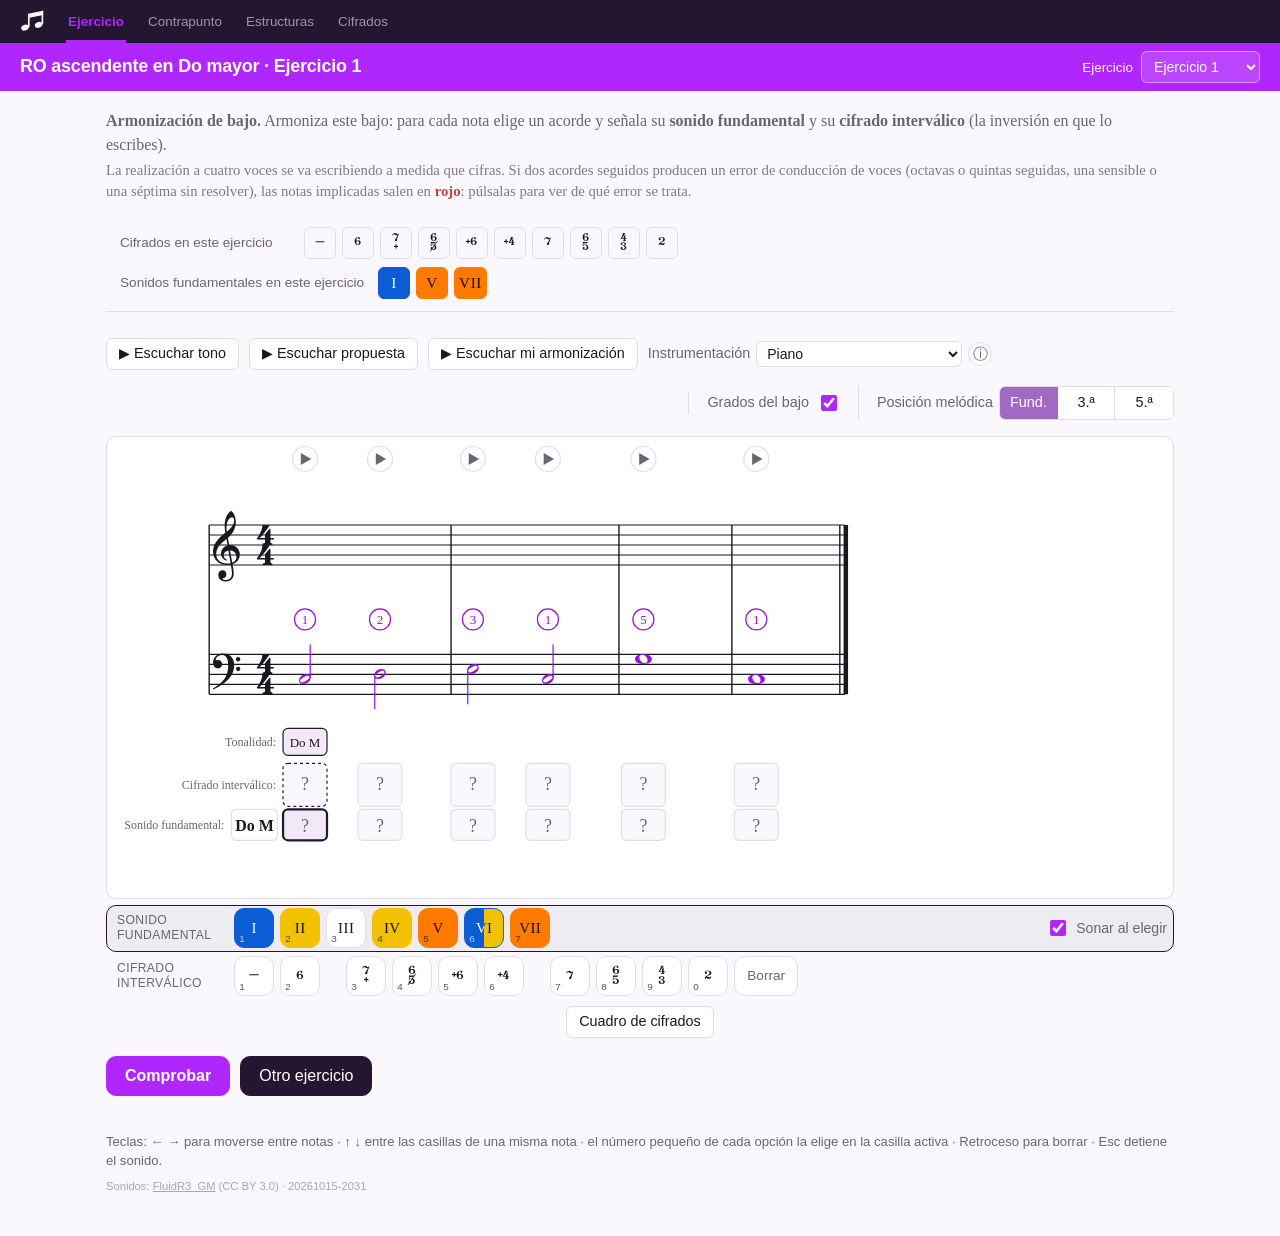
==== index.html @ 0ab48dfe "Contrapunto - ejercicios básicos sobre retardos" ====
<!DOCTYPE html>
<html lang="es">
<head>
  <meta charset="utf-8">
  <meta name="viewport" content="width=device-width, initial-scale=1">
  <title>Práctica armónica</title>
  <meta name="description" content="Práctica de armonía con cifrado barroco: analiza, armoniza y reconoce de oído.">
  <meta property="og:title" content="Práctica armónica">
  <meta property="og:description" content="Práctica de armonía con cifrado barroco: analiza, armoniza y reconoce de oído.">
  <link rel="stylesheet" href="css/bravura.css?v=20261015-2031">
  <link rel="stylesheet" href="css/estilo.css?v=20261015-2031">
</head>
<body>
  <nav class="barra-app" aria-label="Secciones">
    <span class="marca" title="Práctica armónica"><svg class="logo-nota" viewBox="0 0 26 24" width="26" height="24" aria-hidden="true" focusable="false"><polygon points="9.4,3.6 23.2,0.8 23.2,5.0 9.4,7.8"/><rect x="8.0" y="3.6" width="1.6" height="13.4"/><rect x="21.6" y="0.8" width="1.6" height="13.4"/><ellipse cx="5.0" cy="17.6" rx="3.9" ry="2.8" transform="rotate(-20 5 17.6)"/><ellipse cx="18.6" cy="14.8" rx="3.9" ry="2.8" transform="rotate(-20 18.6 14.8)"/></svg></span>
    <a href="index.html" class="aqui">Ejercicio</a>
    <a href="contrapunto.html">Contrapunto</a>
    <a href="estructuras.html">Estructuras</a>
    <a href="cifrados.html">Cifrados</a>
  </nav>

  <header class="cabecera">
    <div class="cabecera-texto">
      <!-- El nombre de la aplicación no hace falta aquí: el alumno ya sabe dónde está.
           Se deja el hueco, que da aire a la cabecera; en pantalla estrecha no, que allí
           el sitio se aprovecha (Diego, 27/9/2026). -->
      <p class="sobretitulo" aria-hidden="true"></p>
      <h1 id="titulo">Ejercicio</h1>
    </div>
    <label class="selector-caja">
      <span>Ejercicio</span>
      <select id="selector" aria-label="Elegir ejercicio"></select>
    </label>
  </header>

  <div class="envoltorio">
    <p class="instruccion" id="instruccion"></p>


  <section class="repertorio-caja" aria-label="Cifrados interválicos y sonidos fundamentales del ejercicio">
    <!-- El renglón «Tonalidad» se retira de la vista (Diego, 28/9/2026): la tonalidad la
         dice el cifrado del ejercicio —si la ficha lo pide así— o la pone el propio alumno
         en la fila de tonalidades, también según el configurador. Tenerla además aquí la
         regalaba. El elemento se queda oculto porque `app.js` lo rellena. -->
    <div class="repertorio-fila" hidden>
      <span class="repertorio-etiqueta">Tonalidad</span>
      <div id="tonalidad-fragmento" class="repertorio repertorio-texto"></div>
    </div>
    <!-- Los acordes que entran en el ejercicio (o en la ficha), otra vez a la vista
         (Diego, 28/9/2026): se habían retirado por repetir lo que hay en la paleta, y en
         el aula se echaban en falta. Con ellos, el acceso al cuadro de estructuras de la
         lección, que vive aquí y no en el renglón de los grados: aquel se oculta en los
         ejercicios que no piden el grado, y el botón se iba con él. -->
    <div class="repertorio-fila" id="cifrados-fila">
      <span class="repertorio-etiqueta" id="etiqueta-repertorio"></span>
      <div id="repertorio" class="repertorio"></div>
      <span id="leccion-fila" class="ayudas-fila" hidden>
        <span id="leccion" hidden></span>
        <button type="button" id="btn-estructuras" class="boton-pequeno" hidden>Estructuras armónicas que incluye este tema</button>
      </span>
    </div>
    <div class="repertorio-fila" id="grados-fila">
      <span class="repertorio-etiqueta" id="etiqueta-grados">Sonidos fundamentales en este ejercicio</span>
      <div id="grados" class="repertorio"></div>
    </div>
    <!-- Solo aparece en ventana BAJA (el móvil en horizontal): allí las dos filas de
         referencia —sonidos fundamentales y cifrados interválicos— se pliegan detrás de este
         botón, porque son casi 60 px de preámbulo y lo que muestran está repetido en las
         paletas de abajo. No se borran: se pliegan, y un toque las devuelve. -->
    <button type="button" id="btn-datos" class="btn-datos" aria-expanded="false">Fundamentales y cifrados ▾</button>
  </section>

  <main>
    <div id="realizacion-barra" class="realizacion-barra">
      <span class="control control-sonido">
        <button type="button" id="btn-cadencia" class="boton-pequeno" title="Cadencia I–IV–V7–I en la tonalidad inicial del ejercicio, para situar el oído">▶ Escuchar tono</button>
        <!-- LA MISMA MÚSICA EN LAS DOS VERSIONES (Diego, 9/10/2026): el piano de la
             aplicación y la grabación de la orquesta, como en HookTheory. «La grabación» va
             JUSTO DEBAJO de «Escuchar propuesta», alineado con él y a un pelo de distancia,
             pero sin añadir altura: cuelga por fuera del flujo y aprovecha el hueco libre del
             renglón de «Grados del bajo». En pantalla pequeña los dos se ponen en fila y se
             quedan en iconos —el piano, lo que toca la aplicación; los auriculares, la
             grabación—, de modo que entre los dos no ocupan más que el botón de antes. Solo
             aparece cuando el fragmento viene de un pasaje del banco auditivo. -->
        <span class="control-apilado">
          <button type="button" id="btn-propuesta" class="boton-pequeno" aria-label="Escuchar la propuesta del ejercicio" title="Escuchar lo que propone el ejercicio: la armonización (Análisis y Audición), el bajo solo (Armonización de bajo) o la melodía sola (Armonización de soprano)"><span class="etq-larga">▶ Escuchar propuesta</span><span class="etq-corta" aria-hidden="true">🎹</span></button>
          <button type="button" id="btn-original" class="boton-pequeno" hidden aria-label="Escuchar la grabación de la obra" title="Escuchar estos mismos compases en la grabación de la obra de la que sale el fragmento"><span class="etq-larga">▶ La grabación</span><span class="etq-corta" aria-hidden="true">🎧</span></button>
        </span>
        <button type="button" id="btn-mio" class="boton-pequeno" title="Escuchar la realización de lo que has cifrado hasta ahora (las notas sin sonido fundamental y cifrado interválico suenan solo con el bajo)">▶ Escuchar mi cifrado</button>
        <button type="button" id="btn-parar" class="boton-pequeno parar" hidden title="Detener la reproducción (también con Esc)">■ Parar</button>
        <!-- LA INSTRUMENTACIÓN, con un ⓘ que dice QUÉ INSTRUMENTOS SUENAN y qué voz lleva cada
             uno (decisión 253, Diego 15/10/2026). El cuadro se escribe solo a partir de las
             capas con las que suena cada instrumentación, de modo que no puede decir una cosa
             y sonar otra. En el globo del selector no basta: en el móvil no hay globos. -->
        <span class="control control-instrumento">
          <label class="control" title="Con qué instrumentación suena todo: teclados, coro, orquesta, conjuntos de viento y tres con ritmo propio"><span class="control-etiqueta">Instrumentación</span><select id="instrumento" class="selector-pequeno"></select></label>
          <button type="button" id="btn-instrumentos" class="boton-info" aria-expanded="false" aria-controls="caja-instrumentos" aria-label="Qué instrumentos suenan" title="Qué instrumentos suenan y qué voz lleva cada uno">ⓘ</button>
          <span id="instrumento-estado" class="instrumento-estado" hidden>cargando…</span>
          <div id="caja-instrumentos" class="caja-instrumentos" role="dialog" aria-label="Qué instrumentos suenan" hidden></div>
        </span>
      </span>
      <span id="control-grados" class="control control-vista">
        <label class="control" title="Encima de cada nota del bajo, el grado que ocupa en la escala del tono, dentro de un circulito: enlaza el bajo con la regla de la octava"><input id="ver-grados" type="checkbox" checked><span>Grados del bajo</span></label>
      </span>
      <span id="control-realizacion" class="control control-vista">
        <!-- La casilla «Realización a cuatro voces» se quitó (Diego, 27/9/2026): quien
             decide si el alumno ve la realización es la ficha, en el configurador, y
             tener además un interruptor en la pantalla del alumno era una opción de
             sobra que solo añadía ruido. -->
        <span class="control" id="posicion-control">
          <span class="control-etiqueta">Posición melódica</span>
          <span class="segmentos" role="group" aria-label="Posición melódica">
            <button type="button" data-pos="0" class="activo" title="La soprano lleva la fundamental del acorde (posición de octava; para 5/3: 3–5–8)">Fund.</button>
            <button type="button" data-pos="1" title="La soprano lleva la tercera del acorde (posición de décima; para 5/3: 5–8–3)">3.ª</button>
            <button type="button" data-pos="2" title="La soprano lleva la quinta del acorde (para 5/3: 8–3–5)">5.ª</button>
          </span>
        </span>
      </span>
    </div>
    <!-- DE QUÉ OBRA SALE EL FRAGMENTO (decisión 198, Diego 29/9/2026; colocado por la 208).
         Va DENTRO del recuadro blanco de la partitura, abajo a la derecha, como el crédito
         al pie de una ilustración: «no son controles, no son información sobre el
         funcionamiento de la app: pertenece a la partitura». El desplazamiento lateral de
         los fragmentos largos se queda en el lienzo de dentro, para que el crédito no se
         vaya de la vista al desplazar. -->
    <div class="partitura-caja partitura-marco">
      <p id="procedencia-ej" class="procedencia-ej" hidden></p>
      <div id="partitura" class="partitura-lienzo"></div>
    </div>
    <!-- LA MÚSICA REAL (acuerdo con el chat auditivo, apartado 6; 9/10/2026). El panel se
         construye solo cuando el fragmento dice de qué pasaje del banco auditivo viene, y
         va AQUÍ: debajo de la partitura del ejercicio, no en una ventana aparte. -->
    <div id="escucha-sitio"></div>

    <div id="paletas" class="paletas">
      <!-- «Sonar al elegir» encabeza las paletas, en el primer renglón —el de la función
           tonal— y pegado al borde izquierdo del recuadro de la partitura (Diego,
           28/9/2026): no es una herramienta de audio como las de arriba, es lo que hacen
           ESTAS teclas al pulsarlas. -->
      <label class="control control-sonar" title="Al pulsar una tecla de estas paletas, oír el acorde que produce"><input id="sonar" type="checkbox" checked><span>Sonar al elegir</span></label>
      <div id="paleta-funciones-caja" class="paleta-caja" hidden>
        <span class="paleta-etiqueta"><span class="etq-larga">Función tonal</span><span class="etq-corta">Función</span></span>
        <div id="paleta-funciones" class="paleta" role="group" aria-label="Paleta de funciones tonales"></div>
      </div>
      <div id="paleta-romanos-caja" class="paleta-caja">
        <span class="paleta-etiqueta"><span class="etq-larga">Sonido fundamental</span><span class="etq-corta">Fundam.</span></span>
        <div id="paleta-romanos" class="paleta" role="group" aria-label="Paleta de sonidos fundamentales"></div>
      </div>
      <div id="paleta-caja" class="paleta-caja">
        <span class="paleta-etiqueta"><span class="etq-larga">Cifrado interválico</span><span class="etq-corta">Cifrado</span></span>
        <div id="paleta" class="paleta" role="group" aria-label="Paleta de cifrados interválicos"></div>
      </div>
      <div id="paleta-tonalidades-caja" class="paleta-caja" hidden>
        <span class="paleta-etiqueta"><span class="etq-larga">Tonalidad nueva desde la nota activa</span><span class="etq-corta">Tono</span></span>
        <div id="paleta-tonalidades" class="paleta" role="group" aria-label="Paleta de tonalidades"></div>
      </div>
      <!-- El pie de las paletas: el acceso al cuadro de cifrados, centrado bajo las teclas
           de cifrado, que es lo que explica (Diego, 28/9/2026). -->
      <div class="paletas-pie">
        <button type="button" id="btn-cifrados" class="boton-pequeno">Cuadro de cifrados</button>
      </div>
    </div>
    <p id="progreso" class="progreso"></p>

    <div class="botonera">
      <button id="btn-corregir" type="button" class="primario">Comprobar</button>
      <!-- Por dónde va la ficha, junto a «Comprobar» (Diego, 28/9/2026): es lo que el
           alumno mira al terminar un ejercicio, no cuando empieza. -->
      <span id="donde-ficha" class="donde-ficha" hidden></span>
      <button id="btn-siguiente" type="button">Otro ejercicio</button>
      <!-- Aquí estuvo «Reiniciar», y antes «Copiar enlace». Los dos fuera: el enlace lo
           necesita el profesor, no el alumno; y «Reiniciar» lo pulsaban sin querer y les
           borraba todo el trabajo del ejercicio (Diego, 3/10/2026). Para rectificar una
           casilla está Retroceso, que borra solo esa. -->
    </div>

    <section id="resultado" class="resultado" hidden aria-live="polite"></section>
  </main>

  <p id="aviso" class="aviso" hidden></p>

  <!-- El pie del alumno solo lleva instrucciones de uso (decisión 59). Fuera lo que no le
       dice nada: la regla de la octava, Furno y el enlace al configurador del profesor.
       Queda, en letra pequeña, el crédito de las muestras de sonido —la licencia CC BY
       obliga a atribuirlas— con la marca de versión pegada, para poder comprobar de un
       vistazo qué versión está publicada. -->
  <footer class="pie">
    <p class="teclas">Teclas: ← → para moverse entre notas · ↑ ↓ entre las casillas de una misma nota · el número pequeño de cada opción la elige en la casilla activa · Retroceso para borrar · Esc detiene el sonido.</p>
    <p class="creditos">Sonidos: <a href="sonidos/LICENCIA-muestras.txt">FluidR3_GM</a> (CC BY 3.0) · <span id="version">20261015-2031</span></p>
  </footer>
  </div>

  <script src="js/teoria.js?v=20261015-2031"></script>
  <script src="js/reglas.js?v=20261015-2031"></script>
  <script src="js/ejercicios.js?v=20261015-2031"></script>
  <script src="js/partitura.js?v=20261015-2031"></script>
  <script src="js/realizacion.js?v=20261015-2031"></script>
  <script src="js/tecnicas.js?v=20261015-2031"></script>
  <script src="js/banco.js?v=20261015-2031"></script>
  <script src="js/registro.js?v=20261015-2031"></script>
  <script src="js/envio.js?v=20261015-2031"></script>
  <script src="js/sonido.js?v=20261015-2031"></script>
  <script src="js/escucha.js?v=20261015-2031"></script>
  <script src="js/voz.js?v=20261015-2031"></script>
  <script src="js/app.js?v=20261015-2031"></script>
</body>
</html>
---- css/bravura.css ----
/* Fuente musical Bravura (subconjunto SMuFL: claves, cabezas, puntillo, corchetes, alteraciones,
   compás, cifrado). **59 glifos**: los 57 de siempre más el DOBLE SOSTENIDO (U+E263) y el DOBLE
   BEMOL (U+E264), que faltaban y por los que el transporte descartaba sol♯, re♯ y la♯ menor y las
   tonalidades de muchos bemoles (decisión 114). En el TEXTO —«fa♯♯3»— no se usa la fuente: se
   escriben dos signos sencillos, que tiene cualquier fuente del sistema.
   Licencia: SIL OFL 1.1 — véase fuentes/LICENCIA-Bravura-OFL.txt.
   Se incrusta en base64 para que funcione al abrir index.html directamente desde el disco (file://). */
@font-face {
  font-family: 'Bravura';
  src: url([data-uri]) format('woff2');
  font-weight: normal;
  font-style: normal;
}
---- css/estilo.css ----
/* =====================================================================
   estilo.css — Aspecto de la aplicación. Los colores se definen como
   variables al principio para poder cambiarlos en un solo sitio.
   ===================================================================== */

:root {
  /* =====================================================================================
     DOS COLORES CON DOS OFICIOS  (decisión 131, Diego 27/9/2026)

     --marca  · EL MORADO ELÉCTRICO. Es la identidad y la llamada a la acción, y nada más:
       la banda de la cabecera, la pestaña en la que estás y el botón «Corregir». Poco,
       grande y deliberado. Si todo lo seleccionado fuese morado, el morado dejaría de
       significar nada y la pantalla sería un guirigay.

     --acento · EL NEGRO CIRUELA. Son los estados de TRABAJO: la casilla que estás
       rellenando, la posición elegida, las casillas de verificación, la tecla pulsada, el
       foco del teclado. Ocurren a cada nota y no pueden gritar.

     Y hay un motivo medido, no solo de jerarquía: sobre papel blanco el morado da 4,60:1 y
     el negro ciruela 17,04:1. Un contorno de 2 px alrededor de la casilla activa —que se
     mueve con cada nota que el alumno cifra— en morado quedaría flojo; en ciruela se ve
     siempre. El color fuerte se queda donde hay superficie para sostenerlo.

     El verde del acierto y el carmín del error no los toca ninguno de los dos.
     ===================================================================================== */
  --marca: #B026FF;
  --marca-viva: #C258FF;
  --marca-honda: #9412DC;
  --marca-texto: #ffffff;

  --barra: #241630;              /* el negro ciruela de la cabecera: la raíz de la que sale la banda */
  --barra-texto: #ece7f1;
  --barra-apagado: #9e94ab;

  /* Las superficies, teñidas de la misma familia: si la cabecera es del morado y el fondo
     no, el problema de «esto no viene de ningún sitio» solo cambia de sitio. */
  --fondo: #faf8fc;
  --papel: #ffffff;
  --tinta: #1b1720;
  --tinta-suave: #6b6474;
  --linea: #e2dce8;
  --acento: #241630;
  --acento-suave: #f1e9f6;
  /* La tinta de LO QUE ESCRIBIÓ EL PROFESOR en la partitura del configurador (decisión
     167): sus dos voces, bajo y soprano, frente a las que escribe el motor, en negro. No
     es --marca, que es la identidad y la llamada a la acción; es su hermano hondo, que
     sobre blanco da contraste de sobra para una cabeza de nota. */
  --voz-dada: #9412DC;

  --bien: #2e7d4f;
  --bien-suave: #e2f3e8;
  --mal: #b3261e;
  --mal-suave: #fbe4e2;
  --sombra: 0 1px 2px rgba(20,10,30,.07), 0 4px 14px rgba(20,10,30,.06);

  --fuente-texto: Georgia, "Times New Roman", serif;
  --fuente-ui: -apple-system, BlinkMacSystemFont, "Segoe UI", Roboto, "Helvetica Neue", Arial, sans-serif;
  --radio-caja: 10px;
  --radio-control: 6px;
}

* { box-sizing: border-box; }

/* El atributo hidden debe ganar siempre a los display:flex de abajo */
[hidden] { display: none !important; }

html, body { margin: 0; padding: 0; }

body {
  font-family: var(--fuente-texto);
  color: var(--tinta);
  background: var(--fondo);
  line-height: 1.45;
  padding: 20px 16px 40px;
  max-width: 1100px;
  margin: 0 auto;
  /* Las casillas de verificación venían en el azul del navegador, el único azul de la
     aplicación y ajeno a todo lo demás. Con esto adoptan el marrón de lo activo. */
  accent-color: var(--acento);
}


/* ---- Cabecera ---- */
.cabecera {
  display: flex; flex-wrap: wrap; gap: 16px 24px;
  align-items: flex-end; justify-content: space-between;
  margin-bottom: 14px;
}
.sobretitulo { margin: 0; font-size: .85rem; letter-spacing: .08em; text-transform: uppercase; color: var(--tinta-suave); }
/* Vacío, sigue dando su renglón de aire sobre el título (Diego, 27/9/2026) */
.sobretitulo:empty { min-height: 1.2em; }
h1 { margin: 2px 0 4px; font-size: 1.5rem; font-weight: normal; }
.instruccion { margin: 0; color: var(--tinta-suave); }
/* Segunda línea del enunciado: cómo responde la aplicación (más suave que la tarea) */
.instruccion-nota { display: block; margin-top: 4px; font-size: .92em; opacity: .85; }
.selector-caja { display: flex; flex-direction: column; gap: 4px; font-size: .85rem; color: var(--tinta-suave); }
.selector-caja select {
  font: inherit; font-size: 1rem; color: var(--tinta);
  padding: 8px 10px; border: 1px solid var(--linea); border-radius: var(--radio-control); background: var(--papel);
  min-width: 220px;
}

/* ---- Repertorio ---- */
.repertorio-caja {
  display: flex; flex-direction: column; gap: 8px;
  padding: 10px 14px 12px; border: none; border-bottom: 1px solid var(--linea); background: transparent;
  margin-bottom: 18px;
}
.repertorio-fila { display: flex; flex-wrap: wrap; align-items: center; gap: 8px 14px; }
.repertorio-fila .repertorio-etiqueta { min-width: 170px; }
.ficha-romano { width: auto; min-width: 38px; padding: 0 8px; font-size: .95rem; letter-spacing: .04em; }
.repertorio-etiqueta { font-size: .85rem; color: var(--tinta-suave); }
.repertorio { display: flex; flex-wrap: wrap; gap: 6px; }
.ficha {
  display: inline-flex; align-items: center; justify-content: center;
  width: 38px; height: 34px; border: 1px solid var(--linea); border-radius: var(--radio-control); background: var(--fondo);
}

/* ---- Barra de realización ---- */
.realizacion-barra {
  display: flex; flex-wrap: wrap; align-items: center; gap: 8px 18px;
  padding: 8px 14px; margin-bottom: 8px; font-size: .9rem; color: var(--tinta-suave);
  /* SIN línea abajo (Diego, 27/9/2026): la barra queda pegada al recuadro de la
     partitura y las dos rayas juntas formaban una doble regla. Separa el borde
     superior de la partitura, que ya está ahí. */
  background: transparent; border: none;
}
.realizacion-barra .control { display: inline-flex; align-items: center; gap: 6px; }
.realizacion-barra input[type="checkbox"] { width: 16px; height: 16px; }
.realizacion-barra .control-etiqueta { color: var(--tinta-suave); }
.realizacion-barra .control-sonido { gap: 10px; }
/* «LA GRABACIÓN», COLGANDO DE «ESCUCHAR PROPUESTA» SIN COSTAR ALTURA (Diego, 9/10/2026).
   Los dos botones son la misma música en dos versiones, así que van uno debajo del otro y
   alineados; pero apilarlos de verdad añadía un renglón entero antes de la partitura. La
   solución: el de abajo sale del flujo (`position: absolute`) y cae en el hueco libre que ya
   tiene a su izquierda el renglón de «Grados del bajo». `left: 0; right: 0` le da el ancho
   exacto del botón de arriba, y los 5 px de `top` son la misma distancia pequeña de antes.
   La barra, por tanto, no crece ni un píxel y nada de lo demás se mueve. */
.realizacion-barra .control-apilado { position: relative; display: inline-flex; align-items: center; }
.realizacion-barra #btn-original { position: absolute; top: calc(100% + 5px); left: 0; right: 0; white-space: nowrap; }
.realizacion-barra .control-vista { flex-wrap: wrap; gap: 8px 18px; }
/* Los ajustes de CÓMO SE VE Y SE ESCRIBE la música —los grados del bajo y la posición
   melódica inicial— bajan JUNTOS a su propio renglón y pegados al borde derecho, con los
   grados delante. Ni los grados ni la posición son sonido, y estaban mezclados con él
   (Diego, 28/9/2026). El salto de renglón lo fuerza un elemento de ancho completo. */
.realizacion-barra::after { content: ""; flex-basis: 100%; height: 0; order: 1; }
#control-grados { order: 2; margin-left: auto; }
#control-realizacion { order: 3; margin-left: 0; }
.realizacion-barra.audicion #btn-cadencia, .realizacion-barra.audicion #btn-propuesta { background: var(--acento); color: #fff; border-color: var(--acento); font-size: 1rem; padding: 7px 16px; }
.realizacion-barra.audicion .control-sonido { gap: 14px; }
.boton-pequeno.parar { color: var(--mal); border-color: var(--mal); }
.selector-pequeno { font: inherit; font-size: .88rem; padding: 3px 6px; border: 1px solid var(--linea); border-radius: var(--radio-control); background: var(--papel); color: var(--tinta); }
/* El indicador de carga no ocupa sitio (absoluto), para que no desplace nada mientras el alumno pulsa */
.control-instrumento { position: relative; display: inline-flex; align-items: flex-end; gap: 4px; }

/* El ⓘ de la instrumentación y su cuadro (decisión 253). El cuadro cuelga por debajo del
   control, por fuera del flujo, para no mover nada de la barra al abrirse; en pantalla
   pequeña se estira de lado a lado. */
.boton-info {
  border: 1px solid var(--linea); background: var(--papel); color: var(--texto);
  border-radius: 50%; width: 1.5rem; height: 1.5rem; line-height: 1; font-size: .95rem;
  cursor: pointer; padding: 0; flex: 0 0 auto;
}
.boton-info:hover { background: var(--acento-suave); }
.boton-info[aria-expanded="true"] { background: var(--acento-suave); border-color: var(--acento); }
.caja-instrumentos {
  position: absolute; left: 0; top: calc(100% + 6px); z-index: 30;
  min-width: 17rem; max-width: 26rem; padding: 10px 12px;
  background: var(--papel); border: 1px solid var(--linea); border-radius: 6px;
  box-shadow: 0 6px 18px rgba(0, 0, 0, .18); font-size: .82rem; line-height: 1.45;
  text-align: left; white-space: normal;
}
.caja-instrumentos h3 { margin: 0 0 6px; font-size: .9rem; }
.caja-instrumentos ul { margin: 0; padding-left: 1.1em; }
.caja-instrumentos li { margin-bottom: 2px; }
.caja-instrumentos .voz { opacity: .78; }
.caja-instrumentos .nota-estilo { margin: 7px 0 0; font-style: italic; opacity: .85; }
.caja-instrumentos .todas { margin: 8px 0 0; }
.caja-instrumentos .todas button {
  background: none; border: 0; padding: 0; color: var(--acento);
  text-decoration: underline; cursor: pointer; font-size: .8rem;
}
.caja-instrumentos .lista-todas { margin: 8px 0 0; border-top: 1px solid var(--linea); padding-top: 7px; }
.caja-instrumentos .lista-todas strong { font-weight: 600; }
@media (max-width: 640px) {
  .caja-instrumentos { position: fixed; left: 8px; right: 8px; top: auto; bottom: 8px; max-width: none; min-width: 0; max-height: 60vh; overflow-y: auto; }
}
.instrumento-estado { position: absolute; left: 0; top: 100%; font-size: .7rem; color: var(--acento); font-style: italic; white-space: nowrap; pointer-events: none; }
.instruccion .ref-mal { color: var(--mal); font-weight: bold; }
.ref-boton { display: inline-block; font-size: .82em; padding: 0 6px; border: 1px solid var(--linea); border-radius: var(--radio-control); background: var(--papel); color: var(--tinta); white-space: nowrap; }
svg.partitura .boton-sonar { cursor: pointer; }
svg.partitura .boton-sonar .fondo { fill: var(--papel); stroke: var(--linea); stroke-width: 1.2; transition: fill .12s, stroke .12s; }
svg.partitura .boton-sonar .triangulo { fill: var(--tinta-suave); }
svg.partitura .boton-sonar:hover .fondo, svg.partitura .boton-sonar:focus .fondo { stroke: var(--acento); fill: var(--acento-suave); }
svg.partitura .boton-sonar:focus { outline: none; }
svg.partitura .boton-sonar.sonando .fondo { fill: var(--acento); stroke: var(--acento); }
svg.partitura .boton-sonar.sonando .triangulo { fill: #fff; }
.segmentos { display: inline-flex; border: 1px solid var(--linea); border-radius: var(--radio-control); overflow: hidden; }
.segmentos button { font: inherit; padding: 4px 10px; border: none; background: var(--papel); color: var(--tinta); cursor: pointer; border-right: 1px solid var(--linea); }
.segmentos button:last-child { border-right: none; }
.segmentos button.activo { background: var(--acento); color: #fff; }
.boton-pequeno { font: inherit; font-size: .9rem; padding: 5px 12px; border-radius: var(--radio-control); border: 1px solid var(--linea); background: var(--papel); color: var(--tinta); cursor: pointer; }
.boton-pequeno:hover { border-color: var(--acento); }
/* (La clase `boton-lleno` desapareció con la decisión 133: ahora TODOS los botones van
   rellenos, así que no hacía falta una clase para pedirlo.) */
svg.partitura .acorde.mal text { fill: var(--mal); }
svg.partitura .acorde.mal .plica, svg.partitura .acorde.mal .linea { stroke: var(--mal); }

/* ---- Partitura ---- */
.partitura-caja {
  background: var(--papel); border: 1px solid var(--linea); border-radius: var(--radio-caja);
  padding: 8px 12px; overflow-x: auto;
}
svg.partitura { width: auto; max-width: 100%; height: auto; display: block; }   /* la anchura la fija partitura.js (px por unidad) */
svg.partitura .linea { stroke: var(--tinta); stroke-width: 1.1; }
svg.partitura .barra { stroke: var(--tinta); stroke-width: 1.4; }
svg.partitura .barra.gruesa { stroke-width: 4.5; }
svg.partitura .plica { stroke: var(--tinta); stroke-width: 1.2; }
svg.partitura text { fill: var(--tinta); }

svg.partitura .silencio { fill: var(--tinta); pointer-events: none; }
svg.partitura .casilla { cursor: pointer; }
svg.partitura .casilla .fondo { fill: var(--fondo); stroke: var(--linea); stroke-width: 1.2; transition: fill .12s, stroke .12s; }
svg.partitura .casilla:hover .fondo { stroke: var(--acento); }
svg.partitura .casilla:focus { outline: none; }
svg.partitura .casilla:focus .fondo { stroke: var(--acento); }
svg.partitura .casilla.activa .fondo { fill: var(--acento-suave); stroke: var(--acento); stroke-width: 2.2; }
svg.partitura .casilla.llena .fondo { fill: var(--papel); }
/* Casilla DADA: el dato viene escrito y no se responde (la función, la tonalidad y, en la
   armonización de bajo con los grados dados, el grado del bajo). Decisión 94. */
svg.partitura .casilla-romano.dada .fondo { fill: var(--acento-suave); stroke: var(--acento); }
svg.partitura .casilla-romano.dada .romano { fill: var(--acento); }
svg.partitura .casilla.fija { cursor: default; }
svg.partitura .casilla.bien .fondo { fill: var(--bien-suave); stroke: var(--bien); stroke-width: 2; }
svg.partitura .casilla.mal .fondo { fill: var(--mal-suave); stroke: var(--mal); stroke-width: 2; }
svg.partitura .casilla.mal .cifra-texto, svg.partitura .casilla.mal .cifra-raya { fill: var(--mal); stroke: var(--mal); }
svg.partitura .casilla.mal .cifra-texto { stroke: none; }
/* El renglón de la SOLUCIÓN bajo cada nota fallada (decisión 152, Diego 28/9/2026): una
   sola tinta, la naranja —la misma con la que el pentagrama señala las notas que la
   solución cambia—, y las tres lecturas del acorde seguidas: función · grado · cifra.
   Antes esto se decía en verde y a medias: el grado salía verde («lo acertaste», que era
   justo lo contrario de la verdad) y la cifra se quedaba negra, porque su regla apuntaba
   a `.casilla .modelo` y el grupo nunca colgó de una casilla. */
svg.partitura .solucion-cifrado { pointer-events: none; }
/* La zona sensible del renglón: invisible, pero es la que recoge el ratón y el dedo para
   abrir el globo del porqué (decisión 154). El cursor de ayuda anuncia que hay algo. */
svg.partitura .solucion-zona { fill: transparent; cursor: help; }
svg.partitura .solucion-zona:focus { outline: none; }
svg.partitura .solucion-zona.activo, svg.partitura .solucion-zona:focus-visible {
  fill: var(--cambio); fill-opacity: .12; }
svg.partitura .globo-solucion .globo-fondo { stroke: var(--cambio); }
svg.partitura .globo-solucion .globo-guia { stroke: var(--cambio); }

/* Los cuadros de las TÉCNICAS ARMÓNICAS (decisión 155). Van en el ciruela de la marca, que
   es en esta aplicación el color de lo que se anota SOBRE la música —los rótulos de
   tonalidad, las barras del pivote—, y no compite con el verde, el rojo ni el naranja de la
   corrección. La caja no recoge el puntero: si lo hiciera, taparía las casillas. */
/* En NARANJA, como el cifrado que encierran (Diego, 28/9/2026): «los cuadros que señalan
   las técnicas creo que se verían mejor si se mostraran en naranja también». Es coherente:
   el cuadro describe precisamente ese cifrado naranja, y en ciruela se leía como una
   anotación ajena. */
svg.partitura .tecnica-caja { fill: none; stroke: var(--tecnica); stroke-width: 1.5; opacity: .85; pointer-events: none; }
svg.partitura .tecnica-cadencia .tecnica-caja { stroke-width: 2.2; opacity: .9; }
svg.partitura .tecnica-arpegio .tecnica-caja { stroke-dasharray: 5 4; }
svg.partitura .tecnica-rotulo { pointer-events: none; }
svg.partitura .tecnica-pastilla { fill: var(--papel); stroke: var(--tecnica); stroke-width: 1.2; }
svg.partitura .tecnica-texto {
  font-family: Georgia, "Times New Roman", serif; font-weight: bold; fill: var(--tecnica); }
svg.partitura .tecnica-zona { fill: transparent; cursor: help; }
svg.partitura .tecnica-zona:focus { outline: none; }
svg.partitura .tecnica-zona.activo, svg.partitura .tecnica-zona:focus-visible {
  fill: var(--tecnica); fill-opacity: .12; }
svg.partitura .globo-tecnica .globo-fondo { stroke: var(--tecnica); }
svg.partitura .globo-tecnica .globo-guia { stroke: var(--tecnica); }
svg.partitura .solucion-cifrado .sol-fun,
svg.partitura .solucion-cifrado .sol-romano {
  font-family: Georgia, "Times New Roman", serif; font-weight: bold; letter-spacing: .5px; fill: var(--cambio); }
svg.partitura .solucion-cifrado .cifra-texto { fill: var(--cambio); }
svg.partitura .solucion-cifrado .cifra-raya { stroke: var(--cambio); }
svg.partitura .casilla.activa-nota .fondo { stroke: var(--acento); stroke-dasharray: 3 3; }
svg.partitura .casilla.fija { cursor: default; }
svg.partitura .casilla.fija:hover .fondo { stroke: var(--bien); }
.botonera-resultado { margin-top: 10px; }
svg.partitura .interrogante { font-family: Georgia, serif; font-size: 18px; fill: var(--tinta-suave); pointer-events: none; }
svg.partitura .romano { font-family: Georgia, "Times New Roman", serif; font-size: 18px; letter-spacing: .5px; fill: var(--tinta); pointer-events: none; }
svg.partitura .casilla.mal .romano { fill: var(--mal); }
svg.partitura .cifra-raya { stroke: var(--tinta); }
/* Modulación: casilla de grado partida (pivote), fila «Tonalidad» y rótulos */
svg.partitura .pivote-barra { stroke: var(--acento); stroke-width: 2.2; stroke-linecap: round; pointer-events: none; }
svg.partitura .renglon-ton { font-family: Georgia, "Times New Roman", serif; font-size: 12px; fill: var(--tinta-suave); pointer-events: none; }
svg.partitura .casilla-ton .fondo { fill: var(--fondo); stroke: var(--linea); stroke-dasharray: 3 2; }
svg.partitura .casilla-ton.llena .fondo, svg.partitura .casilla-ton.fija .fondo { stroke-dasharray: none; }
svg.partitura .casilla-ton .ton { font-family: Georgia, "Times New Roman", serif; font-size: 13px; fill: var(--tinta); pointer-events: none; }
svg.partitura .casilla-ton .interrogante-ton { font-family: Georgia, serif; font-size: 14px; fill: var(--tinta-suave); pointer-events: none; }
svg.partitura .casilla-ton.inicial .fondo, svg.partitura .casilla-ton.dada .fondo { fill: var(--acento-suave); stroke: var(--acento); }
svg.partitura .casilla-ton.inicial .ton, svg.partitura .casilla-ton.dada .ton { fill: var(--acento); }
svg.partitura .casilla-ton.fija { cursor: default; }
svg.partitura .casilla-ton.mal .ton, svg.partitura .casilla-ton.mal .interrogante-ton { fill: var(--mal); }
.chip-fund { font-weight: bold; min-width: 1.6em; text-align: right; }
.chip.con-aviso .icono-cifra { opacity: .75; }
.sel-fun { font: inherit; font-size: .85rem; padding: 3px 4px; border-radius: var(--radio-control); border: 1px solid var(--linea); background: var(--papel); color: var(--tinta); }
/* Errores de conducción de voces: notas señaladas y globo de explicación */
svg.partitura .voz-mal { fill: var(--mal); }
/* pointer-events: all → la zona sigue siendo pulsable aunque el relleno pase a «none» al pasar el ratón */
svg.partitura .voz-zona { fill: transparent; cursor: pointer; pointer-events: all; }
svg.partitura .voz-zona:focus { outline: none; }
svg.partitura .voz-zona.activo, svg.partitura .voz-zona:hover, svg.partitura .voz-zona:focus { fill: none; stroke: var(--mal); stroke-width: 1.6; }
svg.partitura .globo-aviso { cursor: pointer; }
svg.partitura .globo-fondo { fill: var(--papel); stroke: var(--mal); stroke-width: 1.6; }
svg.partitura .globo-texto { fill: var(--tinta); font-family: Georgia, "Times New Roman", serif; pointer-events: none; }
svg.partitura .globo-punta { stroke-dasharray: 0; }
svg.partitura .globo-guia { stroke: var(--mal); stroke-width: 1; stroke-dasharray: 3 3; }
/* Fila «Función» (T · S · D) y bajo deducido en la melodía de soprano */
svg.partitura .casilla-fun .fondo { fill: var(--fondo); stroke: var(--linea); stroke-dasharray: 3 2; }
svg.partitura .casilla-fun.llena .fondo, svg.partitura .casilla-fun.fija .fondo { stroke-dasharray: none; }
svg.partitura .casilla-fun .fun { font-family: Georgia, "Times New Roman", serif; font-size: 15px; font-weight: bold; fill: var(--tinta); pointer-events: none; }
svg.partitura .casilla-fun.dada .fondo { fill: var(--acento-suave); stroke: var(--acento); }
svg.partitura .casilla-fun.dada .fun { fill: var(--acento); }
svg.partitura .casilla-fun.fija { cursor: default; }
svg.partitura .casilla-fun.mal .fun { fill: var(--mal); }
svg.partitura .casilla-fun.bien .fun { fill: var(--bien); }
svg.partitura .bajo-alumno.mal text { fill: var(--mal); }
svg.partitura .bajo-alumno.mal .plica, svg.partitura .bajo-alumno.mal .linea { stroke: var(--mal); }

/* LAS DOS VOCES DADAS (configurador, decisión 167). Lo que escribió el profesor —el bajo y
   la melodía— en el morado de «lo dado»; lo que escribe el motor —tenor y contralto—, en
   negro. El rojo del error manda sobre los dos. */
svg.partitura .acorde .nota.dada { fill: var(--voz-dada); }
svg.partitura .bajo.dada text, svg.partitura .bajo-alumno.dada text,
svg.partitura .melodia.dada text { fill: var(--voz-dada); }
svg.partitura .bajo.dada .plica, svg.partitura .bajo.dada .linea,
svg.partitura .bajo-alumno.dada .plica, svg.partitura .bajo-alumno.dada .linea,
svg.partitura .melodia.dada .plica, svg.partitura .melodia.dada .linea { stroke: var(--voz-dada); }
/* Y el circulito del grado, del color de la voz que anota (decisión 169) */
svg.partitura .grado-bajo.dada .grado-circulo { stroke: var(--voz-dada); }
svg.partitura .grado-bajo.dada .grado-cifra { fill: var(--voz-dada); }
svg.partitura .acorde.mal .nota.dada { fill: var(--mal); }
svg.partitura .bajo-alumno.mal.dada text, svg.partitura .bajo.mal.dada text { fill: var(--mal); }
.aviso-voces .voces-mal { color: var(--mal); }
.aviso-voces .voces-bien { color: var(--bien); }
.tecla-fun { min-width: 48px; min-height: 42px; font-size: 1.05rem; font-weight: bold; font-family: Georgia, "Times New Roman", serif; }
svg.partitura .etiqueta-ton rect { fill: var(--acento-suave); stroke: var(--acento); stroke-width: 1.1; }
svg.partitura .etiqueta-ton text { font-family: Georgia, "Times New Roman", serif; font-size: 13px; fill: var(--acento); pointer-events: none; }
svg.partitura .etiqueta-ton.solucion rect { fill: var(--bien-suave); stroke: var(--bien); }
svg.partitura .etiqueta-ton.solucion text { fill: var(--bien); }
/* Grados de la escala sobre el bajo (al modo de Gjerdingen): circulito negro sin relleno
   con la cifra arábiga dentro; se ensancha en óvalo cuando el grado lleva alteración (♯4) */
svg.partitura .grado-bajo { pointer-events: none; }
svg.partitura .grado-circulo { fill: var(--papel, #fff); stroke: var(--tinta); stroke-width: 1.2; }
svg.partitura .grado-cifra { font-family: Georgia, "Times New Roman", serif; font-size: 13px; fill: var(--tinta); text-anchor: middle; }
.tecla-ton { min-width: 44px; min-height: 42px; font-size: .8rem; }
.tecla.elegida { border-color: var(--acento); background: var(--acento-suave); }

/* ---- Paletas ---- */
.paleta-caja {
  display: flex; align-items: flex-start; gap: 12px;
  margin-top: 5px; padding: 4px 12px 5px;
  border: 1px solid transparent; border-radius: var(--radio-caja);
  transition: border-color .15s, background .15s;
}
.paleta-caja.destacada { border-color: var(--acento); background: rgba(36, 22, 48, .05); }
/* El rótulo, A LA IZQUIERDA de las teclas y no encima (Diego, 25/9): cada paleta se
   ahorra así un renglón entero, y son tres o cuatro. El rótulo puede ocupar dos líneas
   —«Grado de la fundamental» las ocupa— sin dejar de compartir renglón con las teclas.
   `align-self: center` lo deja a la altura de la primera fila de teclas. */
.paleta-etiqueta {
  flex: 0 0 7.2rem; align-self: center; margin: 0; text-align: right;
  font-size: .76rem; letter-spacing: .03em; line-height: 1.2;
  text-transform: uppercase; color: var(--tinta-suave);
}
.paleta { display: flex; flex-wrap: wrap; gap: 6px; flex: 1 1 auto; min-width: 0; }
/* Dos redacciones del mismo rótulo: la larga en pantalla grande, la corta en el móvil */
.etq-corta { display: none; }
.tecla-romano { min-width: 40px; min-height: 42px; font-size: .88rem; letter-spacing: .03em; }
.tecla {
  display: flex; flex-direction: column; align-items: center; justify-content: center; gap: 2px;
  min-width: 48px; min-height: 46px; padding: 3px 7px;
  font: inherit; font-size: .93rem; color: var(--tinta);
  -webkit-tap-highlight-color: transparent;
  background: var(--papel); border: 1px solid var(--linea); border-radius: var(--radio-caja);
  cursor: pointer;
  transition: transform .06s, border-color .12s, background .12s;
}
.tecla:hover { border-color: var(--acento); }
.tecla:active { transform: translateY(1px); }
.tecla:disabled { opacity: .45; cursor: default; }
.tecla-nombre { font-size: .72rem; color: var(--tinta-suave); }
.tecla-num {
  display: inline-block; min-width: 14px; height: 14px; line-height: 12px; padding: 0 3px;
  font-size: .62rem; font-family: ui-monospace, Menlo, Consolas, monospace;
  color: var(--tinta-suave); background: var(--fondo); border: 1px solid var(--linea); border-radius: var(--radio-control);
}
.tecla-num:empty { visibility: hidden; }
.tecla-romano .tecla-num { margin-top: 1px; }
.tecla-romano-texto { line-height: 1.1; }
.tecla-borrar { min-width: 57px; font-size: .85rem; color: var(--tinta-suave); }
.icono-cifra { display: block; }
.icono-cifra text { fill: var(--tinta); }
.icono-cifra .cifra-raya { stroke: var(--tinta); }
.progreso { margin: 10px 0 0; color: var(--tinta-suave); font-size: .9rem; }

/* ---- Botonera ---- */
.botonera { display: flex; flex-wrap: wrap; gap: 10px; margin-top: 18px; }
.botonera button {
  font: inherit; font-size: 1rem; padding: 10px 18px;
  border-radius: var(--radio-caja); border: 1px solid var(--linea); background: var(--papel); color: var(--tinta);
  cursor: pointer;
}
.botonera button:hover { border-color: var(--acento); }
.botonera button.primario { background: var(--acento); color: #fff; border-color: var(--acento); }
.botonera button.primario:disabled { opacity: .5; cursor: default; }
.botonera button.secundario { margin-left: auto; }

/* ---- Resultado ---- */
.resultado {
  margin-top: 20px; padding: 16px 20px; background: var(--papel);
  border-radius: var(--radio-caja); border-left: 5px solid var(--acento);
}
.resultado h2 { margin: 0 0 8px; font-size: 1.25rem; font-weight: normal; }
.resultado .pct { color: var(--tinta-suave); font-size: 1rem; }
.desglose { margin: 0 0 8px; color: var(--tinta-suave); font-size: .92rem; }
.botonera-voz { margin: 0 0 10px; }
.desglose.esquema { color: var(--tinta); }
.desglose.esquema b { letter-spacing: .06em; }
.enhorabuena { margin: 0; color: var(--bien); }
/* La frase que manda mirar el pentagrama al ver la solución (decisión 153). Ocupa el sitio
   que tenía la lista numerada de errores, y los nombres de los colores van pintados de su
   color: es lo que convierte la frase en leyenda de la partitura. */
.mira-partitura { margin: 8px 0 0; }
.resultado .ref-cambio { color: var(--cambio); font-weight: bold; }
.resultado .ref-bien { color: var(--bien); font-weight: bold; }
.resultado .ref-mal { color: var(--mal); font-weight: bold; }
.cif { font-weight: bold; padding: 0 4px; border-radius: var(--radio-control); }
.cif.mal { color: var(--mal); background: var(--mal-suave); }
.cif.bien { color: var(--bien); background: var(--bien-suave); }
.explicacion { color: var(--tinta-suave); font-size: .92rem; }

/* ---- Avisos y pie ---- */
.aviso {
  position: fixed; left: 50%; bottom: 24px; transform: translateX(-50%);
  background: var(--tinta); color: #fff; padding: 10px 16px; border-radius: var(--radio-control); font-size: .9rem;
}
/* ---- Informe de fin de práctica ---- */
.informe { margin-top: 18px; padding-top: 14px; border-top: 1px dashed var(--linea); }
.informe h3 { margin: 0 0 6px; font-size: 1.05rem; font-weight: normal; }
/* La nota sale del acierto al PRIMER intento: es lo que se envía al profesor */
.nota-informe { margin: 2px 0 8px; font-size: 1.05rem; }
.nota-informe b { font-size: 1.6rem; color: var(--acento); }
.nota-informe span { color: var(--tinta-suave); font-size: .85rem; }
.informe .campo-informe { display: flex; flex-direction: column; gap: 4px; margin: 12px 0 4px; max-width: 420px; font-size: .85rem; color: var(--tinta-suave); }
.informe .campo-informe input { font: inherit; font-size: 1rem; color: var(--tinta); padding: 8px 10px; border: 1px solid var(--linea); border-radius: var(--radio-control); background: var(--papel); }
.ayuda-informe { margin: 4px 0 0; font-size: .82rem; color: var(--tinta-suave); }
.informe-texto { width: 100%; margin-top: 10px; font-family: ui-monospace, Menlo, Consolas, monospace; font-size: .8rem; padding: 8px; border: 1px solid var(--linea); border-radius: var(--radio-control); background: var(--papel); color: var(--tinta); }

.pie { margin-top: 36px; color: var(--tinta-suave); font-size: .82rem; }
.pie p { margin: 2px 0; }
/* Créditos y versión: presentes pero discretos, que no compitan con las instrucciones */
.pie .creditos { margin-top: 8px; font-size: .7rem; opacity: .55; }
.pie .creditos a { color: inherit; }

@media (max-width: 600px) {
  body { padding: 12px 12px 32px; }
  h1 { font-size: 1.25rem; }
  .tecla { min-width: 60px; min-height: 60px; }
  .botonera button.secundario { margin-left: 0; }
}

/* =====================================================================
   Configurador del profesor (configurar.html)
   ===================================================================== */
.tipos { display: flex; flex-wrap: wrap; gap: 12px; margin-top: 6px; }
.tipo {
  flex: 1 1 240px; display: flex; flex-direction: column; gap: 6px; cursor: pointer;
  padding: 14px 16px 16px; border: 2px solid var(--linea); border-radius: var(--radio-caja); background: var(--fondo);
  transition: border-color .15s, background .15s, box-shadow .15s;
}
.tipo:hover { border-color: var(--acento); }
.tipo:has(input:checked) { border-color: var(--acento); background: var(--papel); box-shadow: 0 0 0 3px var(--acento-suave); }
.tipo input { position: absolute; opacity: 0; pointer-events: none; }
.tipo-titulo { font-size: 1.25rem; color: var(--tinta); }
.tipo:has(input:checked) .tipo-titulo { color: var(--acento); }
.tipo-texto { font-size: .9rem; color: var(--tinta-suave); line-height: 1.4; }
.paso { background: var(--papel); border: 1px solid var(--linea); border-radius: var(--radio-caja); padding: 16px 20px 18px; margin-bottom: 18px; }
.paso h2 { margin: 0 0 10px; font-size: 1.2rem; font-weight: normal; display: flex; align-items: center; gap: 10px; }
.paso h2 .num { display: inline-flex; align-items: center; justify-content: center; width: 28px; height: 28px; border-radius: 50%; background: var(--acento); color: #fff; font-size: .95rem; }
.paso h3 { margin: 18px 0 4px; font-size: 1.05rem; font-weight: normal; }
/* Los rótulos de los tres bloques de «Preparar una ficha» —qué fragmentos entran, en qué
   tonalidades y cómo se le presenta al alumno— en negrita y con una raya debajo: el
   sombreado del bloque solo no se veía y las tres zonas se confundían en una sola. */
.configurador .bloque-opciones > h3 {
  font-weight: bold; font-size: 1.08rem; color: var(--acento);
  margin-top: .8rem; padding-bottom: .3rem; border-bottom: 1px solid rgba(36, 22, 48, .22);
}
.columnas { display: flex; flex-wrap: wrap; gap: 18px; }
.columna { flex: 1 1 340px; min-width: 0; }
.campo { display: flex; flex-direction: column; gap: 4px; font-size: .85rem; color: var(--tinta-suave); }
.campo > span { display: block; }
.campo input[type="text"], .campo input[type="number"], .campo select, .campo textarea, textarea#direccion, textarea#direcciones-todos, textarea#ficha-direccion {
  font: inherit; font-size: 1rem; color: var(--tinta); padding: 8px 10px;
  border: 1px solid var(--linea); border-radius: var(--radio-control); background: var(--papel); width: 100%;
}
.campo textarea { font-family: Menlo, Consolas, "Courier New", monospace; font-size: .95rem; line-height: 1.5; }
textarea#direccion, textarea#direcciones-todos, textarea#ficha-direccion { font-family: Menlo, Consolas, monospace; font-size: .8rem; margin-top: 10px; word-break: break-all; }
.campo-linea { flex-direction: row; align-items: center; gap: 8px; font-size: .95rem; color: var(--tinta); margin: 10px 0 0; }
.campo-linea input { width: 18px; height: 18px; }
.fila-campos { display: flex; flex-wrap: wrap; gap: 12px 18px; margin-top: 14px; align-items: flex-end; }
.fila-campos .campo { flex: 0 1 auto; min-width: 120px; }
.fila-campos .campo-ancho { flex: 1 1 220px; }
.ayuda { margin: 6px 0 0; font-size: .85rem; color: var(--tinta-suave); }
.ayuda code, .paso code { font-family: Menlo, Consolas, monospace; background: var(--fondo); padding: 1px 5px; border-radius: var(--radio-control); font-size: .85em; }
.error { margin: 8px 0 0; color: var(--mal); font-size: .9rem; }
.aviso-suave { margin: 8px 0 0; color: var(--acento); font-size: .85rem; }

.zona-archivo {
  border: 2px dashed var(--linea); border-radius: var(--radio-caja); padding: 18px 16px; text-align: center; cursor: pointer;
  background: var(--fondo); transition: border-color .15s, background .15s;
}
.zona-archivo:hover, .zona-archivo:focus, .zona-archivo.sobre { border-color: var(--acento); background: var(--acento-suave); outline: none; }
.zona-archivo p { margin: 0 0 4px; }
.fragmentos { margin-top: 12px; }
.lista-fragmentos { display: flex; flex-direction: column; gap: 6px; margin-top: 6px; max-height: 260px; overflow: auto; }
.fragmento {
  font: inherit; font-size: .9rem; text-align: left; padding: 8px 10px; border: 1px solid var(--linea); border-radius: var(--radio-control);
  background: var(--papel); cursor: pointer; display: flex; gap: 10px; align-items: baseline;
}
.fragmento b { color: var(--acento); }
.fragmento .fragmento-ton { margin-left: auto; color: var(--tinta-suave); font-size: .8rem; white-space: nowrap; }
.fragmento:hover { border-color: var(--acento); }
.fragmento.elegido { background: var(--acento-suave); border-color: var(--acento); }

.repertorio-opciones { display: flex; flex-wrap: wrap; gap: 8px; margin-top: 8px; }
.opcion-cifra {
  display: inline-flex; align-items: center; gap: 6px; padding: 6px 10px 6px 8px;
  border: 1px solid var(--linea); border-radius: var(--radio-caja); background: var(--fondo); cursor: pointer; font-size: .85rem; color: var(--tinta-suave);
}
.opcion-cifra:has(input:checked) { background: var(--papel); border-color: var(--acento); color: var(--tinta); }
.opcion-cifra input { width: 16px; height: 16px; }

.acordes-funciones { margin-top: 8px; }
.fila-funcion { display: flex; align-items: center; flex-wrap: wrap; gap: 8px; margin: 6px 0; }
.fila-funcion .fun-etiqueta { min-width: 130px; font-size: .9rem; color: var(--tinta-suave); }
.fila-funcion .fun-etiqueta b { color: var(--tinta); font-family: Georgia, "Times New Roman", serif; }
.opcion-acorde .acorde-rom { font-family: Georgia, "Times New Roman", serif; font-weight: bold; font-size: .95rem; }
.opcion-acorde .acorde-nota { font-size: .75rem; color: var(--tinta-suave); }
.formula-tst { margin-top: 6px; }
.tabla-caja { overflow-x: auto; margin-top: 10px; }
.tabla-revision { border-collapse: collapse; width: 100%; font-size: .9rem; }
.tabla-revision th, .tabla-revision td { border-bottom: 1px solid var(--linea); padding: 6px 8px; text-align: left; vertical-align: middle; }
.tabla-revision th { background: var(--acento-suave); font-weight: normal; }
.tabla-revision tr.sin-propuesta td { background: var(--mal-suave); }
.tabla-revision .num-fila { font-weight: bold; color: var(--acento); }
.tabla-revision .celda-ton { white-space: nowrap; color: var(--tinta-suave); }
.tabla-revision .th-ayuda { display: block; font-weight: normal; font-size: .72rem; color: var(--tinta-suave); }
.tabla-revision .sel-ton { font: inherit; font-size: .85rem; padding: 3px 6px; border: 1px solid var(--acento); border-radius: var(--radio-control); background: var(--papel); color: var(--tinta); max-width: 120px; cursor: pointer; }
.tabla-revision .sel-ton:hover { background: var(--acento-suave); }
.tabla-revision .sel-ton.pivote { border-color: var(--acento); color: var(--acento); font-weight: bold; background: var(--acento-suave); }
.tabla-revision tr.pivote td { background: rgba(36, 22, 48, .05); }
.tabla-revision .chip.no-comun { opacity: .45; }
.tabla-revision tr.resaltada td { background: var(--acento-suave); transition: background .3s; }
svg.partitura .numero-acorde circle { fill: var(--acento-suave); stroke: var(--acento); stroke-width: 1.2; }
svg.partitura .numero-acorde text { font-family: Georgia, "Times New Roman", serif; font-size: 14px; font-weight: bold; fill: var(--acento); pointer-events: none; }
svg.partitura .numero-acorde[role="button"] { cursor: pointer; }
svg.partitura .numero-acorde[role="button"]:hover circle { fill: var(--acento); }
svg.partitura .numero-acorde[role="button"]:hover text { fill: #fff; }
.tabla-revision .explicacion { color: var(--tinta-suave); font-size: .85rem; max-width: 360px; }
.chips { display: flex; flex-wrap: wrap; gap: 6px; }
.chip {
  display: inline-flex; align-items: center; gap: 3px; padding: 3px 6px 3px 4px;
  border: 1px solid var(--linea); border-radius: var(--radio-control); background: var(--fondo); cursor: pointer; opacity: .75;
}
.chip.marcada { opacity: 1; background: var(--papel); border-color: var(--acento); }
.chip.modelo { background: var(--bien-suave); border-color: var(--bien); box-shadow: 0 0 0 1px var(--bien) inset; }
.chip input[type="checkbox"] { width: 15px; height: 15px; }
.chip input[type="radio"] { width: 14px; height: 14px; accent-color: var(--bien); }
.chip-romano { font-size: .8rem; color: var(--tinta-suave); min-width: 22px; }

.enlace-boton {
  display: inline-block; font: inherit; font-size: 1rem; padding: 10px 18px; border-radius: var(--radio-caja);
  border: 1px solid var(--linea); background: var(--papel); color: var(--tinta); text-decoration: none;
}
.enlace-boton:hover { border-color: var(--acento); }
.enlace-boton[aria-disabled="true"] { opacity: .5; pointer-events: none; }
.enlace-texto { font: inherit; font-size: inherit; color: var(--acento); background: none; border: none; padding: 0; cursor: pointer; text-decoration: underline; }
.configurador .botonera { margin-top: 12px; align-items: center; }
.configurador .paso .partitura-caja { box-shadow: none; border: 1px solid var(--linea); }

.campo.desactivado { opacity: .45; }


/* ---- Pantalla estrecha O BAJA (móvil): las paletas se fijan abajo como un teclado ----
   Los dos cortes hacen falta. El de ANCHURA (719 px) coge el móvil en vertical. El de
   ALTURA (559 px) coge el móvil en HORIZONTAL, que mide 844×390: pasaba de largo por el
   corte de anchura y recibía la disposición de escritorio dentro de una ventana de 390 px
   de alto, con el preámbulo (504 px) más alto que la pantalla entera —al abrir el
   ejercicio no se veía ni una nota— y las paletas a 984 px de distancia. El umbral, 559,
   deja fuera cualquier portátil (600 px de alto para arriba) y coge todos los móviles en
   horizontal (320–430). Si se cambia aquí, cambiar también `ajustarCompacto` en app.js. */
@media (max-width: 719px), (max-height: 559px) {
  body { padding: 10px 8px 24px; }
  h1 { font-size: 1.15rem; margin: 0 0 2px; }
  /* En pantalla estrecha el hueco vacío no se mantiene: ahí el sitio se aprovecha */
  .sobretitulo { font-size: .7rem; }
  .sobretitulo:empty { display: none; min-height: 0; }
  .cabecera { gap: 8px 12px; margin-bottom: 8px; }
  .instruccion { font-size: .85rem; line-height: 1.3; display: -webkit-box; -webkit-line-clamp: 2; -webkit-box-orient: vertical; overflow: hidden; cursor: pointer; }
  .instruccion.desplegada { display: block; }
  .instruccion .ref-boton { padding: 0 4px; }
  .repertorio-caja { padding: 6px 8px; gap: 4px; margin-bottom: 8px; }
  .repertorio-fila { gap: 4px 8px; }
  .repertorio-fila .repertorio-etiqueta { min-width: 0; font-size: .72rem; }
  .ficha { width: 28px; height: 26px; }
  .ficha svg { width: 20px; height: 20px; }
  .ficha-romano { min-width: 28px; font-size: .8rem; padding: 0 5px; }
  .realizacion-barra { padding: 6px 8px; gap: 6px 10px; font-size: .8rem; margin-bottom: 6px; }
  .realizacion-barra .control-sonido { gap: 6px; }
  /* EN EL MÓVIL, LOS DOS EN FILA Y EN ICONOS (Diego, 9/10/2026): el piano —lo que toca la
     aplicación con el instrumento elegido— y los auriculares —la grabación de la obra—. Los
     dos juntos miden 85 px, menos que los 150 del botón de texto que había, así que la barra
     no crece. El texto completo sigue ahí para el lector de pantalla, en `aria-label`.
     SOLO cuando hay grabación (`con-grabacion`, que pone la página del alumno): si el
     fragmento no la tiene, el botón está solo y se queda con su texto de siempre, que es más
     claro que un icono suelto. */
  .realizacion-barra .control-apilado { gap: 5px; }
  .realizacion-barra #btn-original { position: static; }
  .realizacion-barra .control-apilado.con-grabacion .boton-pequeno { font-size: 1rem; line-height: 1.1; padding: 3px 9px; }
  .realizacion-barra .control-apilado:not(.con-grabacion) .etq-larga { display: inline; }
  .realizacion-barra .control-apilado:not(.con-grabacion) .etq-corta { display: none; }
  .boton-pequeno, .realizacion-barra.audicion #btn-cadencia, .realizacion-barra.audicion #btn-propuesta { font-size: .8rem; padding: 4px 8px; }
  .realizacion-barra .control-etiqueta { display: none; }
  .selector-pequeno { font-size: .8rem; padding: 2px 4px; }
  .partitura-caja { padding: 4px 6px; }
  /* La partitura, SIEMPRE a su tamaño natural (decisión 115). `max-width: none` la deja
     crecer —el fragmento largo se desplaza en horizontal y las casillas siguen siendo
     pulsables (decisión 99)— y, quitado el `min-width: 560px` que había aquí, el corto
     deja de estirarse: con tres notas, aquel mínimo lo inflaba un 77 % y se comía la
     pantalla de alto. Ahora una negra mide lo mismo tenga el fragmento 3 notas o 17. */
  svg.partitura { max-width: none; margin: 0 auto; }
  .paletas {
    position: fixed; left: 0; right: 0; bottom: 0; z-index: 20;
    padding: 1px 8px 3px; background: var(--papel);
    border-top: 1px solid var(--linea); box-shadow: 0 -4px 14px rgba(0,0,0,.08);
  }
  /* El rótulo, también aquí A LA IZQUIERDA y en el mismo renglón que las teclas
     (decisión 111): cada paleta se ahorra su línea de título, que en el móvil es lo que
     de verdad falta. Va en una columna estrecha y con el texto CORTO —«Función» en vez de
     «Función tonal»—, para dejarle a las teclas todo el ancho que se pueda. */
  /* Los renglones, PEGADOS uno al siguiente (decisión 112): sin margen entre cajas y sin
     relleno arriba ni abajo. Lo que separa visualmente un renglón del de abajo es el
     hueco propio de las teclas; el recuadro de la paleta activa queda ceñido a ellas. */
  .paleta-caja { margin-top: 0; padding: 0 3px; border-radius: var(--radio-control); gap: 5px; align-items: center; }
  .tecla { padding: 2px 4px; }
  /* EL RÓTULO, MÁS ESTRECHO, Y UN PÍXEL MENOS ENTRE TECLAS (Diego, 9/10/2026: «Fundamental
     hace que los botones I, II, III no quepan en un renglón, lo que reduce espacio de
     visibilidad de la partitura»). Medido en un móvil de 375 px: los siete romanos piden 304
     px y había 298, así que acortar la palabra —«Fundam.»— devolvía 23 px pero aún faltaban
     6. Con el rótulo en 2,9rem y el hueco en 3 px hay 306 y entran en un renglón: el bloque
     pasa de 91 a 47 px de alto, 44 px que se lleva la partitura. */
  .paleta-etiqueta { flex: 0 0 2.9rem; font-size: .58rem; letter-spacing: .02em; line-height: 1.1; text-align: right; }
  .etq-larga { display: none; }
  .etq-corta { display: inline; }
  .paleta { gap: 3px; }
  .tecla { min-width: 36px; min-height: 40px; padding: 2px 5px; border-radius: var(--radio-control); box-shadow: none; }
  .tecla-num { display: none; }
  .tecla-cifra svg.icono-cifra { width: 28px; height: 28px; }
  .tecla-romano { min-width: 38px; min-height: 36px; font-size: .95rem; }
  .tecla-borrar { min-width: 44px; font-size: .75rem; }
  .tecla-ton { min-width: 40px; min-height: 36px; font-size: .75rem; }
  .progreso { font-size: .8rem; }
  .botonera { gap: 6px; margin-top: 10px; }
  .botonera button { font-size: .9rem; padding: 8px 12px; }
  .pie { font-size: .75rem; }
  .pie .teclas { display: none; }
}

/* ---- Globo de repaso del configurador (decisión 100) ----
   Enseña, sobre la música, las cifras marcadas como válidas para el acorde por el que
   pasa el ratón. `pointer-events: none` es lo que lo hace fiable: el globo no puede
   robarle el ratón al acorde, así que no parpadea cuando aparece debajo del cursor. */
svg.partitura .zona-acorde { fill: transparent; pointer-events: all; }
.globo-acorde {
  position: fixed; z-index: 40; max-width: 26rem;
  padding: .5rem .7rem; font-size: .85rem;
  background: var(--papel); border: 1px solid var(--acento); border-left: 4px solid var(--acento);
  border-radius: var(--radio-control); box-shadow: var(--sombra); pointer-events: none;
}
.globo-acorde .globo-cab { color: var(--tinta-suave); margin-bottom: .4rem; }
.globo-acorde .globo-ops { display: flex; flex-wrap: wrap; gap: .35rem; }
.globo-acorde .globo-op {
  display: inline-flex; align-items: center; gap: .15rem; padding: .15rem .4rem;
  border: 1px solid var(--linea); border-radius: var(--radio-control); background: var(--fondo);
}
.globo-acorde .globo-op.modelo { background: var(--bien-suave); border-color: var(--bien); }
/* Marcada pero fuera de la lista de acordes de su lección (decisión 101): ya no se da por
   buena al corregir. Se tacha además de teñirse, para que se vea sin depender del color. */
.globo-acorde .globo-op.fuera-leccion, .chip.fuera-leccion {
  border-color: var(--mal); border-style: dashed; background: var(--mal-suave);
}
.globo-acorde .globo-op.fuera-leccion .chip-romano, .chip.fuera-leccion .chip-romano { color: var(--mal); text-decoration: line-through; }
.globo-acorde .globo-op .chip-romano { font-size: .8rem; color: var(--tinta-suave); }
.globo-acorde .globo-pie { margin-top: .35rem; font-size: .75rem; color: var(--tinta-suave); }
.globo-acorde .globo-vacio { color: var(--mal); }

/* ---- Ventana BAJA (el móvil en horizontal: 844×390) ----
   Aquí el enemigo no es la anchura sino la altura. Con las paletas fijas abajo
   (unos 145 px) quedan ~245 px de banda útil, así que cada píxel de preámbulo se
   come una línea de música. Se recorta lo que no se necesita para responder:
   el sobretítulo, la segunda línea del enunciado y las dos filas de referencia
   —grados y cifrados—, que además están repetidas en las paletas. Las filas se
   PLIEGAN, no se borran: el botón las devuelve. */
.btn-datos { display: none; }

@media (max-height: 559px) {
  .sobretitulo { display: none; }
  .instruccion { -webkit-line-clamp: 1; }
  .instruccion.desplegada { -webkit-line-clamp: none; }
  #grados-fila, #cifrados-fila { display: none; }
  body.datos-abiertos #grados-fila, body.datos-abiertos #cifrados-fila { display: flex; }
  .btn-datos {
    display: block; align-self: flex-start;
    font: inherit; font-size: .72rem; color: var(--tinta-suave);
    padding: 2px 8px; border: 1px solid var(--linea); border-radius: var(--radio-control);
    background: var(--fondo); cursor: pointer;
  }
  .btn-datos:hover { border-color: var(--acento); }
  .pie { display: none; }
}

/* ---- Banco de fragmentos y fichas ---- */
.banco-anadir { display: flex; align-items: flex-end; gap: .8rem; flex-wrap: wrap; margin-bottom: .9rem; }
.banco-anadir .campo { margin: 0; }
.banco-anadir .ayuda { flex: 1 1 14rem; margin: 0; }
.tabla-banco td { vertical-align: middle; }
.tabla-banco .sel-nivel { padding: .1rem .3rem; font-size: .9em; }
.tabla-banco .celda-acciones { white-space: nowrap; font-size: .9em; }
.botonera-ficha { margin-top: .9rem; }
.resumen-ficha { margin: .6rem 0 0; padding-left: 1.4rem; }
.resumen-ficha li { margin: .18rem 0; }
.repertorio-texto { font-size: .95rem; font-weight: 600; letter-spacing: .01em; }
.ficha-acorde { display: inline-flex; align-items: center; gap: .1rem; padding-left: .35rem; }
.ficha-acorde-romano { font-variant: small-caps; font-size: .95rem; }
.banco-repertorio { display: flex; align-items: flex-start; gap: .8rem; flex-wrap: wrap; margin: .2rem 0 .6rem; }
.banco-repertorio .ayuda { flex: 1 1 22rem; margin: 0; }
.tabla-banco tr.con-aviso td.celda-id { color: var(--mal); font-weight: 600; }

/* ---- El sello (decisión 166) ----
   Un fragmento CERRADO es criterio del profesor y nada del programa lo reescribe. El
   candado se ve en la tabla; el estado, con su fecha y su huella, en el cartel de
   revisión. El color no va solo: el texto dice lo mismo. */
.tabla-banco .celda-sello { width: 3.2rem; text-align: center; font-size: .95rem; white-space: nowrap; }
.tabla-banco tr.sello-cerrado td.celda-id { color: var(--bien); }
.tabla-banco tr.sello-roto { background: var(--mal-suave); }
/* Qué voz se está revisando (decisión 175): mando propio, separado del filtro de la ficha */
.voz-revision { display: flex; flex-wrap: wrap; align-items: center; gap: .55rem; margin: .5rem 0 .2rem; }
.voz-revision-rotulo { font-weight: 600; font-size: .92rem; }
.voz-revision .ayuda { flex: 1 1 20rem; margin: 0; }
.voz-revision .segmentos button.activo { background: var(--acento); color: #fff; }
.voz-revision .segmentos button:disabled { opacity: .4; cursor: default; }

/* EL CÓDIGO QR PARA PROYECTAR (decisión 217). Ocupa casi toda la pantalla porque eso es lo
   que se proyecta: el código manda y lo demás son notas al pie. El dibujo va sobre blanco
   —sin blanco alrededor, muchos lectores no lo ven— y crece hasta lo que dé la pantalla,
   cuidando de que quepan también el pie y los botones. */
.dlg-qr {
  border: 0; border-radius: 12px; padding: 1.2rem 1.4rem 1.4rem;
  width: min(96vw, 1040px); max-width: 96vw; max-height: 96vh;
  background: var(--papel); color: var(--tinta);
  box-shadow: 0 24px 80px rgba(27, 23, 32, .35);
}
.dlg-qr::backdrop { background: rgba(27, 23, 32, .82); }
.qr-cabecera { display: flex; align-items: center; gap: 1rem; margin-bottom: .8rem; }
.qr-cabecera h2 { margin: 0; font-size: 1.25rem; flex: 1 1 auto; }
.qr-lienzo { display: flex; justify-content: center; }
/* El código, lo más grande que quepa: manda la altura de la pantalla, porque es cuadrado y
   debajo aún tienen que caber el pie, la dirección y los botones. */
.qr-lienzo svg { width: min(70vh, 100%); height: auto; display: block; }
.qr-pie { margin: .7rem 0 .2rem; text-align: center; font-size: .92rem; color: var(--tinta-suave); }
.qr-enlace { margin: .1rem 0 .5rem; text-align: center; }
.qr-enlace code {
  font-size: .78rem; color: var(--tinta-suave); word-break: break-all;
  display: inline-block; max-width: 100%;
}
.qr-aviso {
  margin: .4rem 0; padding: .5rem .7rem; font-size: .92rem; line-height: 1.4;
  border-left: 4px solid var(--marca-honda); border-radius: var(--radio-control);
  background: rgba(148, 18, 220, .07);
}
.qr-botones { justify-content: center; }
@media print {
  /* Imprimir el código: solo él, a página entera */
  .dlg-qr { position: static; width: auto; max-height: none; box-shadow: none; }
  .qr-cabecera button, .qr-botones { display: none; }
}

/* El fragmento trae la armonización del compositor (decisión 216). En verde oliva, el
   mismo color con el que la partitura marca las licencias de las voces escritas, para que
   se lea como lo que es: música de otro, que la aplicación respeta. */
.nota-cuatro {
  margin: .6rem 0 .2rem; padding: .5rem .7rem; font-size: .92rem; line-height: 1.4;
  border-left: 4px solid var(--licencia, #6B7A2F); border-radius: var(--radio-control);
  background: rgba(107, 122, 47, .08);
}

/* Lo que admite la OTRA voz del fragmento (decisión 174): al lado de los admisibles de la
   voz que se revisa, en gris y solo de lectura. Cada voz lleva su propia lista, y por eso un
   acorde puede valer armonizando el bajo y no armonizando la melodía. */
.tabla-revision .otra-voz { white-space: nowrap; font-size: .9rem; color: var(--tinta-suave); }
.otra-chip {
  display: inline-block; padding: .05rem .38rem; margin: .1rem .12rem 0 0;
  border: 1px solid var(--linea); border-radius: var(--radio-control);
  background: var(--fondo); font-variant: small-caps;
}
.otra-cifra { font-variant: normal; font-size: .82em; margin-left: .15em; vertical-align: .15em; }
.otra-chip.otra-modelo { border-color: var(--tinta-suave); color: var(--tinta); font-weight: 600; }
.otra-nada { color: var(--tinta-suave); }

.cola-revision {
  display: flex; flex-wrap: wrap; align-items: center; gap: .5rem;
  margin: 0 0 .6rem; padding: .5rem .7rem;
  background: var(--acento-suave); border: 1px solid var(--linea); border-radius: var(--radio-control);
}
.cola-revision label { font-weight: 600; font-size: .92rem; }
.cola-revision .ayuda { flex: 1 1 16rem; margin: 0; }
.sello-estado {
  margin: .4rem 0 0; padding: .45rem .7rem; font-size: .9rem;
  border-left: 4px solid var(--linea); border-radius: var(--radio-control);
  background: rgba(36, 22, 48, .04);
}
.sello-estado[data-estado="cerrado"] { border-left-color: var(--bien); background: var(--bien-suave); }
.sello-estado[data-estado="rota"] { border-left-color: var(--mal); background: var(--mal-suave); font-weight: 600; }
/* La chapa junto al título de la partitura: el estado y el gesto, sin subir a la tabla */
.sello-chip {
  font: inherit; font-size: .8rem; font-weight: 500; vertical-align: middle;
  margin-left: .6rem; padding: .18rem .6rem; cursor: pointer;
  border: 1px solid var(--linea); border-radius: 999px;
  background: var(--papel); color: var(--tinta-suave);
}
.sello-chip:hover { border-color: var(--tinta-suave); }
.sello-chip[data-estado="cerrado"] { background: var(--bien-suave); border-color: var(--bien); color: var(--bien); }
.sello-chip[data-estado="rota"] { background: var(--mal-suave); border-color: var(--mal); color: var(--mal); font-weight: 600; }

/* ---- El ritmo armónico (decisión 238) ----
   Solo aparece en los fragmentos de partitura real a dos voces. Un botón por cada
   momento en que ataca alguna de las dos; pulsado = lleva acorde. */
.caja-rejilla {
  margin-top: 1rem; padding: .8rem 1rem; border: 1px solid var(--linea);
  border-radius: var(--radio-control); background: rgba(36, 22, 48, .05);
}
.caja-rejilla > h4 { margin: 0 0 .4rem; font-size: 1rem; }
.caja-rejilla .ayuda { margin-top: 0; }
.rejilla-cuenta { font-weight: 400; color: var(--tinta-suave); font-size: .85rem; }
.rejilla-chips { display: flex; flex-wrap: wrap; gap: .35rem; margin: .6rem 0; }
.rejilla-chips button {
  font: inherit; font-size: .8rem; font-variant-numeric: tabular-nums;
  padding: .22rem .55rem; cursor: pointer; min-width: 3.6rem;
  border: 1px solid var(--linea); border-radius: 999px;
  background: var(--papel); color: var(--tinta-suave);
}
.rejilla-chips button:hover { border-color: var(--tinta-suave); }
.rejilla-chips button[aria-pressed="true"] {
  background: var(--acento); border-color: var(--acento); color: #fff; font-weight: 600;
}
/* El primer momento de cada compás, con la raya de compás delante */
.rejilla-chips .barra-compas {
  flex: 0 0 auto; width: 1px; align-self: stretch; background: var(--linea); margin: 0 .25rem;
}

/* Cartel del paso 4 cuando se está revisando un fragmento que viene del banco */
.banco-origen { margin-top: 1rem; padding: .8rem 1rem; border: 1px solid var(--linea); border-radius: var(--radio-control); background: rgba(36, 22, 48, .05); }
.banco-origen > .ayuda:first-child { margin-top: 0; font-weight: 600; }
.banco-origen .botonera { margin: .6rem 0; }

/* ---- Configurador: plegables de la zona del banco (decisión 66) ----
   Lo ocasional —llenar el banco y corregir fragmentos— va plegado, para que no
   compita con lo semanal, que es preparar una ficha. */
.configurador .plegable {
  margin-top: 1.2rem; border: 1px solid var(--linea); border-radius: var(--radio-caja);
  background: var(--papel); overflow: hidden;
}
.configurador .plegable > summary {
  cursor: pointer; padding: .7rem 1rem; font-size: 1.05rem;
  background: rgba(36, 22, 48, .04); list-style: none;
}
.configurador .plegable > summary::-webkit-details-marker { display: none; }
.configurador .plegable > summary::before { content: '▸ '; color: var(--tinta-suave); }
.configurador .plegable[open] > summary::before { content: '▾ '; }
.configurador .plegable > summary:hover { background: rgba(36, 22, 48, .08); }
.configurador .plegable > *:not(summary) { margin-left: 1rem; margin-right: 1rem; }
.configurador .plegable > *:last-child { margin-bottom: 1rem; }
/* Un plegable DENTRO de otro: el mismo mecanismo, pero más discreto, para que no
   parezca un apartado del mismo rango que los de fuera. */
.configurador .plegable-interior { margin-top: .9rem; border-radius: var(--radio-control); }
.configurador .plegable-interior > summary { padding: .45rem .8rem; font-size: .95rem; }
.configurador .plegable-interior > *:not(summary) { margin-left: .8rem; margin-right: .8rem; }
.configurador .sumario-cuenta { color: var(--tinta-suave); font-size: .85rem; font-weight: 400; }
.configurador .botonera-banco button.secundario { margin-left: 0; }
/* Las dos mitades de «Preparar una ficha», sombreadas para separarlas a la vista sin
   ocupar más sitio: el relleno es el justo para que el color no toque los controles. */
.configurador .bloque-opciones {
  margin-top: 1rem; padding: .1rem .9rem .5rem;
  background: rgba(36, 22, 48, .035); border-radius: var(--radio-caja);
  border: 1px solid rgba(36, 22, 48, .10);
}
.configurador .bloque-opciones > h3 { margin-top: .6rem; }
.configurador .bloque-opciones > .ayuda:last-child { margin-bottom: 0; }
/* Barra de recorrido: las flechas para repasar los fragmentos del filtro uno a uno */
.configurador .recorrido {
  display: flex; align-items: center; justify-content: center; gap: 1rem; flex-wrap: wrap;
  margin: 1.1rem 0 .2rem; padding: .45rem .8rem;
  background: rgba(36, 22, 48, .05); border: 1px solid rgba(36, 22, 48, .13); border-radius: var(--radio-caja);
  font-size: .9rem; color: var(--tinta-suave);
}
.configurador .recorrido button { min-width: 7.5rem; }
/* El atajo de teclado, debajo del rótulo y en pequeño: se lee sin estorbar y se acaba
   aprendiendo, que es de lo que se trata cuando hay que repasar cien fragmentos. */
.boton-atajo { display: inline-flex; flex-direction: column; align-items: center; line-height: 1.15; padding-top: 3px; padding-bottom: 3px; }
.boton-atajo .atajo { font-size: .7rem; opacity: .62; letter-spacing: .02em; }
.configurador .recorrido button:disabled { opacity: .4; cursor: default; }
.configurador .recorrido button:disabled:hover { border-color: var(--linea); }
.configurador .recorrido b { color: var(--tinta); }
.configurador .recorrido code { font-size: .88em; color: var(--tinta); background: var(--papel); padding: 1px 5px; border-radius: var(--radio-control); border: 1px solid var(--linea); }
/* El identificador del fragmento: monoespaciado y sin partir, para buscarlo con Cmd+F */
.tabla-banco .celda-id { white-space: nowrap; }
.tabla-banco .celda-id code { font-size: .86rem; color: var(--tinta-suave); }
.configurador .recorrido .recorrido-aviso { color: var(--mal); }
.configurador .sub-paso { margin-top: 1.4rem; padding-top: 1rem; border-top: 1px dashed var(--linea); }
.configurador .sub-paso > h3:first-child { margin-top: 0; }
/* Las fichas de tipo de ejercicio, en columna y más compactas cuando van al lado del archivo */
.configurador .tipos-compactos { grid-template-columns: 1fr; gap: .4rem; }
.configurador .tipos-compactos .tipo { padding: .5rem .7rem; }
.configurador .tipos-compactos .tipo-texto { font-size: .8rem; }

/* Ir a un fragmento por su id (decisión 73): una línea discreta sobre la tabla del banco,
   con la casilla, el botón y la explicación de que también vale como enlace. */
.configurador .buscar-id {
  display: flex; flex-wrap: wrap; align-items: center; gap: .5rem;
  margin: 0 0 .6rem; padding: .5rem .7rem;
  background: var(--acento-suave); border: 1px solid var(--linea); border-radius: var(--radio-control);
}
.configurador .buscar-id label { font-weight: 600; font-size: .92rem; }
.configurador .buscar-id input {
  width: 9.5rem; font-family: ui-monospace, SFMono-Regular, Menlo, Consolas, monospace;
  font-size: .92rem; padding: .25rem .45rem;
}
.configurador .buscar-id .ayuda { flex: 1 1 18rem; margin: 0; }

/* Semáforo del banco (decisión 85). Siempre visible, también en verde: la pregunta
   «¿están viendo los alumnos lo que veo yo?» tiene que poder contestarse de un vistazo,
   sin tener que acordarse de mirar. El color va en la luz y en el borde izquierdo, nunca
   solo en el color (hay quien no los distingue): el texto dice lo mismo. */
.configurador .semaforo {
  display: flex; align-items: center; flex-wrap: wrap; gap: .5rem;
  margin: 0 0 1rem; padding: .5rem .8rem;
  background: var(--papel); border: 1px solid var(--linea); border-left: 4px solid var(--tinta-suave); border-radius: var(--radio-control);
  font-size: .95rem;
}
.configurador .semaforo .luz {
  width: .8rem; height: .8rem; border-radius: 50%; flex: none;
  background: var(--tinta-suave); box-shadow: inset 0 0 0 1px rgba(0, 0, 0, .18);
}
.configurador .semaforo #banco-semaforo-texto { flex: 1 1 16rem; }
.configurador .semaforo button { font-size: .88rem; padding: .25rem .6rem; }
.configurador .semaforo[data-estado="verde"] { background: var(--papel); border-color: var(--linea); border-left-color: #4a9a52; }
.configurador .semaforo[data-estado="verde"] .luz { background: #4a9a52; }
.configurador .semaforo[data-estado="ambar"] { background: var(--papel); border-color: var(--linea); border-left-color: #d9a441; }
.configurador .semaforo[data-estado="ambar"] .luz { background: #d9a441; }
.configurador .semaforo[data-estado="rojo"] { background: var(--papel); border-color: var(--linea); border-left-color: #c0564a; }
.configurador .semaforo[data-estado="rojo"] .luz { background: #c0564a; }

/* Aviso de banco desfasado (decisión 77): el publicado no es el de este navegador.
   Va en ámbar, no en rojo: no es un error, es una decisión que tomar. */
.configurador .desfase {
  margin: 0 0 1rem; padding: .8rem 1rem;
  background: var(--papel); border: 1px solid var(--linea); border-left: 4px solid #d9a441; border-radius: var(--radio-control);
}
.configurador .desfase p { margin: 0 0 .45rem; }
.configurador .desfase p:last-child { margin-bottom: 0; }
.configurador .desfase .ayuda { font-size: .88rem; }
.configurador .botonera-desfase { display: flex; flex-wrap: wrap; gap: .5rem; margin-top: .6rem; }

.configurador .desfase ul { margin: .3rem 0 .5rem; padding-left: 1.2rem; }
.configurador .desfase li { margin: .15rem 0; }
/* El desfase en el que la copia local va por detrás: rojo, porque ahí descargar y subir
   borra fragmentos para los alumnos (decisión 79). */
.configurador .desfase.peligro { background: var(--papel); border-color: var(--linea); border-left-color: #c0564a; }


/* ---------- Las cifras, agrupadas por familia (Diego, 27/9/2026) ----------
   La lista de cifras de una lección es larga; encerrada en tres recuadros —tríada,
   séptima de dominante y demás séptimas diatónicas— se lee de un vistazo. El rótulo va
   montado sobre el borde, como en un marco de formulario. */
/* Los rótulos de familia sobraban: con separar los grupos basta, y el marco con su
   etiqueta encima gastaba un renglón de alto y desplazaba las teclas del cifrado a la
   derecha, con lo que las tres paletas no empezaban a la misma vertical
   (Diego, 27/9/2026). Ahora los grupos se distinguen por el hueco entre ellos. */
.paleta .familia-cifras {
  display: inline-flex; flex-wrap: wrap; align-items: center; gap: 6px;
}
.paleta .familia-cifras + .familia-cifras { margin-left: 20px; }
.paleta .familia-nombre { display: none; }

/* Los símbolos de Berklee bajo los grados: flecha de resolución (dominante que baja una
   quinta) y corchete del II emparentado con su dominante. Prueba del 27/9/2026. */
svg.partitura .marca-flecha { fill: none; stroke: var(--tinta-suave); stroke-width: 1.4; }
svg.partitura .marca-punta { fill: var(--tinta-suave); stroke: none; }
svg.partitura .marca-corchete { fill: none; stroke: var(--tinta-suave); stroke-width: 1.4; stroke-linejoin: miter; }

/* El nombre de la tonalidad a la izquierda de su renglón de fundamentales. No es un rótulo
   de servicio como «Función:»: dice de qué tono se leen esos grados, así que va del tamaño
   de las fundamentales y en negrita (Diego, 27/9/2026). */
svg.partitura .rotulo-ton { font-family: Georgia, "Times New Roman", serif; font-size: 16px;
  font-weight: 700; fill: var(--tinta); pointer-events: none; }
/* Su casilla es la MISMA que la de las fundamentales de los acordes —pertenece a ese
   renglón—; lo que la distingue es la negrita (Diego, 27/9/2026). No se pulsa, así que no
   se enciende al pasar por encima. */
svg.partitura .casilla-rotulo-ton { cursor: default; }
svg.partitura .casilla-rotulo-ton .fondo { fill: var(--papel); stroke: var(--linea); }
svg.partitura .casilla-rotulo-ton:hover .fondo { stroke: var(--linea); }

/* =======================================================================================
   LAS TRES FUNCIONES, EN COLOR PLANO  (decisión 132, Diego 28/9/2026)

       T  azul  #0B5CD5        S  rojo  #D62828        D  amarillo  #F2C200

   POR QUÉ ESTOS TRES. Kandinsky, en «De lo espiritual en el arte», describe el azul como
   un movimiento hacia dentro, profundo y quieto —lo emparenta con los instrumentos graves—
   y el amarillo como un movimiento hacia fuera, agudo y punzante, próximo a una trompeta
   estridente; el rojo es para él una fuerza firme que se sostiene sin dispersarse. Llevado
   a la armonía: el azul es el reposo (TÓNICA), el amarillo lo que empuja y necesita
   resolver (DOMINANTE) y el rojo la fuerza intermedia que prepara (SUBDOMINANTE).

   POR QUÉ EN BLOQUE Y NO EN ANOTACIÓN. El amarillo saturado da 1,85:1 sobre blanco: como
   LETRA es ilegible. Con colores vibrantes la dosis se invierte —se pinta el bloque y la
   letra va en el contraste que le toque—, y eso es además lo que se buscaba: color plano.

   LO QUE ESTO OBLIGA. Si la subdominante es un rojo intenso, la CORRECCIÓN no puede seguir
   siendo un relleno rojo. Pasa a decirse con el contorno y con un símbolo ✓ / ✗ en la
   esquina (`marcaCorreccion` en partitura.js). De paso deja de depender del color.

   CÓMO CRECE con el cromatismo, que es lo que había que dejar resuelto: no se añaden
   tonos, se añade TRATAMIENTO, y el tratamiento significa lo mismo en las tres familias.
     · PLENO   → la función diatónica del tono
     · HUECO   → la función DE OTRO TONO: la DD y las V/x que vengan
     · RAYADO  → la función ALTERADA: préstamos modales, napolitana, sexta aumentada
     · sin nada → sin función tonal (el III)
   Se descartó distinguirlas por intensidad: una superficie más pálida ya significa «no
   disponible» en esta interfaz, y las gradaciones se confunden entre sí pasando de tres.
   ======================================================================================= */
:root {
  --fun-t: #0B5CD5;  --fun-t-letra: #ffffff;
  --fun-s: #F2C200;  --fun-s-letra: #1A1300;
  --fun-d: #FF7A00;  --fun-d-letra: #1F0E00;
}

/* ---- En la partitura ---- */
svg.partitura .casilla-fun.fun-T .fondo { fill: var(--fun-t); stroke: var(--fun-t); }
svg.partitura .casilla-fun.fun-T:not(.mal):not(.bien) .fun { fill: var(--fun-t-letra); }
svg.partitura .casilla-fun.fun-S .fondo { fill: var(--fun-s); stroke: var(--fun-s); }
svg.partitura .casilla-fun.fun-S:not(.mal):not(.bien) .fun { fill: var(--fun-s-letra); }
svg.partitura .casilla-fun.fun-D .fondo { fill: var(--fun-d); stroke: var(--fun-d); }
svg.partitura .casilla-fun.fun-D:not(.mal):not(.bien) .fun { fill: var(--fun-d-letra); }
/* HUECA: la dominante de otro tono. Mismo color, sin relleno. */
svg.partitura .casilla-fun.fun-DD .fondo { fill: var(--papel); stroke: var(--fun-d); stroke-width: 3; }
svg.partitura .casilla-fun.fun-DD:not(.mal):not(.bien) .fun { fill: #8A3B00; }

/* La corrección: contorno y símbolo, nunca relleno */
svg.partitura .casilla.bien .fondo { fill: var(--papel); stroke: var(--bien); stroke-width: 3; }
svg.partitura .casilla.mal .fondo  { fill: var(--papel); stroke: var(--mal);  stroke-width: 3; }
svg.partitura .casilla-fun.bien .fondo, svg.partitura .casilla-fun.mal .fondo { fill: var(--papel); }
svg.partitura .marca-corr { font-family: var(--fuente-ui); font-size: 11px; font-weight: 700; pointer-events: none; }
svg.partitura .marca-bien { fill: var(--bien); }
svg.partitura .marca-mal  { fill: var(--mal); }

/* ---- En las teclas: el mismo bloque ---- */
.tecla-fun, .tecla-romano { background: var(--papel); border-color: var(--linea); }
.tecla-fun[data-funcion="T"], .tecla-romano[data-romano="I"] {
  background: var(--fun-t); border-color: var(--fun-t); color: var(--fun-t-letra); }
.tecla-fun[data-funcion="S"], .tecla-romano[data-romano="II"], .tecla-romano[data-romano="IV"] {
  background: var(--fun-s); border-color: var(--fun-s); color: var(--fun-s-letra); }
.tecla-fun[data-funcion="D"], .tecla-romano[data-romano="V"], .tecla-romano[data-romano="VII"] {
  background: var(--fun-d); border-color: var(--fun-d); color: var(--fun-d-letra); }
/* Hueca: la de otro tono */
.tecla-fun[data-funcion="DD"], .tecla-romano[data-romano="V/V"] {
  background: var(--papel); border-color: var(--fun-d); border-width: 2px; color: #8A3B00; }
/* El VI es las dos cosas: mitad tónica, mitad subdominante. Con la subdominante en
   amarillo, la letra ya no puede ser blanca en las dos mitades: se dibuja DOS VECES, la
   segunda recortada a la mitad derecha y en tinta oscura, así que la «V» sale blanca sobre
   el azul y la «I» oscura sobre el amarillo. */
.tecla-romano[data-romano="VI"] {
  background: linear-gradient(to right, var(--fun-t) 0 50%, var(--fun-s) 50% 100%);
  border-color: var(--fun-t); color: var(--fun-t-letra); }
.tecla-romano[data-romano="VI"] .tecla-romano-texto { position: relative; display: inline-block; }
.tecla-romano[data-romano="VI"] .tecla-romano-texto::after {
  content: "VI"; position: absolute; inset: 0; color: var(--fun-s-letra);
  clip-path: inset(0 0 0 50%); pointer-events: none; }
/* El III no tiene función tonal, y «—» tampoco */
.tecla-fun[data-funcion="N"], .tecla-romano[data-romano="III"] {
  background: var(--papel); border-color: var(--linea); color: var(--tinta); }
/* Preparado para cuando lleguen: la función ALTERADA, rayada en su propio color */
.tecla-romano.alterada, .tecla-fun.alterada {
  background-image: repeating-linear-gradient(135deg, rgba(255,255,255,.55) 0 5px, transparent 5px 10px); }
/* Pulsada, elegida o apagada mandan sobre la familia */
.tecla-fun:hover, .tecla-romano:hover { border-color: var(--acento); }
.tecla.elegida { border-color: var(--acento); background: var(--acento-suave); color: var(--tinta); }

/* ======================================================================================
   LAS DOS VOCES TIPOGRÁFICAS  (punto 1 del repaso de interfaz, 27/9/2026)

   Va al final del archivo a propósito: buena parte de los controles se declaran con
   `font: inherit`, que es un ATAJO y por tanto reescribe también la familia. Colocadas
   arriba, estas reglas quedaban anuladas por cada `font: inherit` posterior; aquí ganan
   por orden de aparición, que es lo que decide entre selectores de igual peso.
   ====================================================================================== */

/* La voz de la herramienta: rótulos, botones, selectores, estados. Nada de esto es
   música ni prosa del profesor, y en serif parecía el pie de una fotocopia. */
.paleta-etiqueta, .repertorio-etiqueta, .control-etiqueta, .tecla-nombre, .tecla-num,
.sobretitulo, .progreso, .pie, .instrumento-estado, .selector-caja, .selector-pequeno,
.globo-acorde, .boton-pequeno, .botonera button, .segmentos button, .tecla-borrar,
.ref-boton, .chip, .aviso, .tecla, #posicion button, .btn-sonar, .btn-volver,
select, input, textarea, button {
  font-family: var(--fuente-ui);
}

/* La voz de la música y del profesor: títulos, enunciados y todo texto que ES notación
   —cifras, romanos, T S D, nombres de tonalidad—. Después del bloque anterior, para que
   las teclas que llevan notación recuperen la serif que les toca. */
h1, h2, h3, .instruccion, .esquema,
.tecla-romano, .tecla-romano-texto, .tecla-fun, .tecla-ton, .ficha-romano {
  font-family: var(--fuente-texto);
}

/* =======================================================================================
   LA CABECERA DE LA APLICACIÓN  (decisión 131)

   Dos franjas a sangre y, debajo, el espacio de trabajo. Es lo que separa una aplicación
   de un documento: el documento empieza en su título; la aplicación tiene carrocería.
     · la BARRA, en negro ciruela, con el nombre y los tres destinos;
     · la BANDA, en morado eléctrico, que dice en qué estás y por dónde vas.
   Ambas de borde a borde: el contenido se centra dentro de `.envoltorio`.
   ======================================================================================= */
.barra-app {
  display: flex; align-items: center; gap: 20px; flex-wrap: wrap;
  background: var(--barra); color: var(--barra-texto);
  padding: 0 20px; min-height: 42px;
  font-family: var(--fuente-ui); font-size: .84rem;
}
.barra-app .marca { font-weight: 700; letter-spacing: .01em; }
.barra-app a { color: var(--barra-apagado); text-decoration: none; padding: 12px 2px; }
.barra-app a:hover { color: var(--barra-texto); }
/* La pestaña en la que estás: en el morado, que es lo que identifica el sitio */
.barra-app a.aqui { color: var(--marca); font-weight: 600; box-shadow: inset 0 -3px 0 0 var(--marca); }
.barra-app .derecha { margin-left: auto; display: flex; gap: 18px; align-items: center; }

/* La banda. `.cabecera` ya existía como cabecera del documento: aquí pasa a ser la banda. */
.cabecera {
  background: var(--marca); color: var(--marca-texto);
  padding: 9px 20px; margin: 0 0 18px;
  display: flex; flex-wrap: wrap; align-items: center; justify-content: space-between; gap: 6px 18px;
  font-family: var(--fuente-ui);
}
.cabecera h1 { margin: 0; font-family: var(--fuente-ui); font-size: 1.14rem; font-weight: 700;
  letter-spacing: -.01em; color: var(--marca-texto); }
.cabecera .sobretitulo { display: none; }
.cabecera .cabecera-texto { display: flex; align-items: baseline; gap: 12px; flex-wrap: wrap; min-width: 0; }
/* Los mandos que viven dentro de la banda (el selector de ejercicio, el de tema, Cerrar):
   sobre el morado no valen los bordes claros de siempre. */
.cabecera .selector-caja { flex-direction: row; align-items: center; gap: 8px; color: var(--marca-texto); font-size: .84rem; }
.cabecera .selector-caja select, .cabecera select {
  font-family: var(--fuente-ui); font-size: .88rem; color: var(--marca-texto);
  background: rgba(255,255,255,.14); border: 1px solid rgba(255,255,255,.42);
  border-radius: var(--radio-control); padding: 5px 8px; min-width: 0; }
.cabecera .selector-caja select option, .cabecera select option { color: var(--tinta); background: var(--papel); }
.cabecera .btn-volver, .cabecera .boton-pequeno {
  color: var(--marca-texto); background: rgba(255,255,255,.14); border-color: rgba(255,255,255,.42); }
.cabecera .btn-volver:hover, .cabecera .boton-pequeno:hover {
  background: var(--marca-texto); color: var(--marca); border-color: var(--marca-texto); }
.cabecera .instruccion, .cabecera .quees { color: rgba(255,255,255,.84); }

/* El contenido, centrado dentro de las franjas */
.envoltorio { max-width: 1100px; margin: 0 auto; padding: 0 16px 40px; }

/* ---------------------------------------------------------------------------------------
   LOS TRES SALTOS DEL CONFIGURADOR  (Diego, 30/9/2026: «tres botones al comienzo de la
   página, que se mantengan visibles y que permitan saltar a cada una de las tres
   secciones»). La página es larga —el banco crece cada semana— y bajar a la recogida de
   resultados era un viaje. La barra se queda pegada arriba al bajar, y el enlace de la
   sección que estás mirando se marca, para saber dónde estás sin mirar el contenido.
   --------------------------------------------------------------------------------------- */
.saltos {
  position: sticky; top: 0; z-index: 40;
  display: flex; flex-wrap: wrap; gap: 8px;
  margin: 0 -16px 16px; padding: 8px 16px;
  background: var(--fondo);
  border-bottom: 1px solid var(--linea);
  font-family: var(--fuente-ui);
}
.saltos a {
  display: inline-flex; align-items: center; gap: 8px;
  padding: 6px 12px 6px 7px;
  border: 1px solid var(--linea); border-radius: 999px;
  background: var(--papel); color: var(--tinta);
  font-size: .86rem; text-decoration: none; white-space: nowrap;
  box-shadow: 0 1px 1px rgba(20,10,30,.04);
}
.saltos a:hover { border-color: var(--acento); }
.saltos a .num {
  display: inline-flex; align-items: center; justify-content: center;
  width: 22px; height: 22px; border-radius: 50%;
  background: var(--acento); color: #fff; font-size: .8rem;
}
/* La sección que se está mirando */
.saltos a.aqui { border-color: var(--marca); background: var(--acento-suave); font-weight: 600; }
.saltos a.aqui .num { background: var(--marca); }
/* Que el título de la sección no se meta debajo de la barra al saltar */
.configurador .paso { scroll-margin-top: 58px; }

@media (max-width: 719px) {
  .saltos { margin: 0 -8px 12px; padding: 6px 8px; gap: 6px; }
  .saltos a { font-size: .78rem; padding: 5px 9px 5px 5px; }
  .saltos a .num { width: 19px; height: 19px; font-size: .72rem; }
}
body { padding: 0; max-width: none; }

/* El botón principal es lo único más del morado: es la llamada a la acción */
.botonera button.primario {
  background: var(--marca); border-color: var(--marca); color: var(--marca-texto); font-weight: 700; }
.botonera button.primario:hover { background: var(--marca-honda); border-color: var(--marca-honda); }
.botonera button.primario:disabled { opacity: .45; }

/* El foco del teclado, visible sobre cualquier fondo */
:focus-visible { outline: 2px solid var(--acento); outline-offset: 2px; }
.cabecera :focus-visible, .barra-app :focus-visible { outline-color: var(--marca-texto); }

@media (max-width: 719px), (max-height: 559px) {
  .barra-app { padding: 0 10px; gap: 12px; font-size: .76rem; min-height: 36px; }
  .barra-app .derecha { gap: 10px; }
  .cabecera { padding: 6px 10px; margin-bottom: 8px; }
  .cabecera h1 { font-size: .96rem; }
  .envoltorio { padding: 0 8px 24px; }
}

/* En las ventanas de ayuda la instrucción baja al contenido, como en la pantalla del
   alumno: la banda se queda en UN renglón, que en una ventana pensada para estar al lado
   del ejercicio es alto que se gana. */
.envoltorio > .instruccion:first-child { margin: 0 0 14px; }
/* El enlace-botón que vive dentro de la banda (el del configurador) */
.cabecera .enlace-boton { background: rgba(255,255,255,.16); border-color: rgba(255,255,255,.45); color: var(--marca-texto); }
.cabecera .enlace-boton:hover { background: var(--marca-texto); color: var(--marca); border-color: var(--marca-texto); }
/* El botón de la cabecera cuando todavía no tiene dirección (Diego, 13/10/2026): sigue a la
   vista —para que el camino no desaparezca—, pero apagado, porque lo que hace es llevar a la
   casilla donde se pega y no abrir nada. */
.cabecera .enlace-boton.sin-direccion { opacity: .55; }
.cabecera .enlace-boton.sin-direccion:hover { opacity: 1; }
.cabecera .quees { font-size: .84rem; opacity: .82; }

/* El comentario hablado: el botón que lo pide y la casilla que lo pone automático viven
   JUNTOS en el informe. Son la misma cosa —una a petición, la otra sola—, y tenerlas en
   sitios distintos obligaba a buscar la casilla (Diego, 28/9/2026). */
.botonera-voz { display: flex; align-items: center; gap: 14px; flex-wrap: wrap; margin: 10px 0 0; }
.botonera-voz .junto-a-voz { display: inline-flex; align-items: center; gap: 7px;
  font-family: var(--fuente-ui); font-size: .88rem; color: var(--tinta-suave); }

/* =======================================================================================
   LOS RÓTULOS DE LA BARRA, TODOS IGUALES  (Diego, 28/9/2026)

   Medían todos 14,4 px, pero la mitad salían en Georgia y la otra mitad en la sans: los
   rótulos de las casillas de verificación llevan el texto en un <span> pelado dentro del
   <label>, y ese caso no lo cogía la regla de las dos voces tipográficas. A la vista, una
   serif y una sans del mismo cuerpo no parecen del mismo tamaño.
   ======================================================================================= */
.realizacion-barra label, .realizacion-barra label span, .realizacion-barra .control,
.botonera label, .botonera label span {
  font-family: var(--fuente-ui); font-size: .9rem; color: var(--tinta-suave);
}
.realizacion-barra .boton-pequeno { color: var(--tinta); }

/* «Grados del bajo»: el rótulo delante y la casilla detrás, como el resto del renglón
   —«Instrumento» y «Posición melódica inicial» también son rótulo + mando—. */
#control-grados label.control { flex-direction: row-reverse; gap: 8px; }

/* Y un separador entre los dos ajustes, que venían pegados */
/* La misma separación que entre los mandos del renglón de arriba: 18 px, ni más ni menos,
   y una línea fina en medio (Diego, 28/9/2026). */
#control-realizacion { border-left: 1px solid var(--linea); padding-left: 18px; }
/* Los tres botones de la posición, del MISMO ancho: dicen qué nota del acorde lleva la
   soprano —fundamental, tercera o quinta—, y «Fund.» es más largo que las otras dos. */
#posicion-control .segmentos button { min-width: 3.6rem; text-align: center; }
@media (max-width: 719px), (max-height: 559px) {
  #control-realizacion { border-left: none; padding-left: 0; margin-left: 10px; }
}

/* =======================================================================================
   AJUSTES DE LA PANTALLA DEL ALUMNO  (Diego, 28/9/2026)
   ======================================================================================= */

/* Los rótulos de las paletas, alineados A LA IZQUIERDA con el primer botón de la barra.
   Iban alineados a la derecha contra las teclas y no cuadraban con nada. */
.paleta-etiqueta { text-align: left; }

/* Menos aire: entre los renglones de teclas, y entre las paletas y el recuadro de la
   partitura, que estaban demasiado sueltos. */
.paleta-caja { margin-top: 1px; padding: 2px 0 3px; }
.paletas { margin-top: 6px; }
.partitura-caja + .paletas, #paletas { padding-top: 0; }

/* El acceso al cuadro de cifrados, al final de la paleta de cifrados */
.btn-junto-paleta { align-self: center; margin-left: 10px; white-space: nowrap; }

/* Lo elegido, en el morado apagado: pertenece a la familia de la marca sin gritar como la
   banda ni desaparecer como el ciruela (Diego, 28/9/2026). */
/* Aquí se redefinía además `--marca-texto` con el morado oscuro de la escala tonal
   (#7B00C2), y esa variable es LA TINTA DE LA BANDA Y DE LOS BOTONES DE COLOR: el título
   de la banda, su selector, «Cerrar» y el botón «Comprobar» salían en morado oscuro sobre
   morado eléctrico en vez de en blanco, y eso en las cuatro ventanas (Diego, 28/9/2026).
   El morado como tinta no lo usa nada, así que se va y la banda vuelve a ser blanca. */
:root { --marca-apagada: #A169C2; --marca-tenue: #F3EEF6; }
.segmentos button.activo { background: var(--marca-apagada); border-color: var(--marca-apagada); color: #fff; }
.tecla.elegida { border-color: var(--marca-apagada); background: var(--marca-tenue); color: var(--tinta); }

/* El logotipo: las dos corcheas, en blanco (Diego, 28/9/2026). Antes iba una cifra, «+6»,
   pero fuera de un pentagrama se lee como un marcador de puntos, no como un cifrado.
   Va DIBUJADO en SVG y no como carácter: el símbolo ♫ depende de qué fuente lo tenga —en
   este mismo contenedor salía una sola corchea— y en macOS e iOS se pinta como emoji de
   color, que además no obedece al `color`. Dibujado, es igual en todas partes y hereda la
   tinta que se le ponga. */
.barra-app .logo-nota { display: block; width: 26px; height: 24px; fill: #ffffff; }
.barra-app .marca { display: inline-flex; align-items: center; }

/* Las dos ayudas, a continuación de los grados del ejercicio */
.ayudas-fila { display: contents; }

/* =======================================================================================
   LOS DOS RENGLONES DE LA BARRA  (Diego, 28/9/2026)
   Arriba, la ESCUCHA, alineada a la derecha con el borde de la partitura. Abajo, cómo se
   ve y se escribe la música, a la izquierda: primero la posición melódica y luego los
   grados del bajo.
   ======================================================================================= */
.realizacion-barra .control-sonido { order: 0; margin-left: auto; }
.realizacion-barra::after { content: ""; flex-basis: 100%; height: 0; order: 1; }
#control-realizacion { order: 2; margin-left: 0; border-left: none; padding-left: 0; }
#control-grados { order: 3; margin-left: 0; margin-right: auto;
  border-left: 1px solid var(--linea); padding-left: 18px; }
@media (max-width: 719px), (max-height: 559px) {
  #control-grados { border-left: none; padding-left: 0; }
}

/* =======================================================================================
   LA MISMA BANDA EN LAS CUATRO VENTANAS  (Diego, 28/9/2026)

   La barra en negro ciruela y la banda en morado eléctrico han de funcionar igual en la
   pantalla del alumno, en las dos ventanas de ayuda y en el configurador: logotipo en la
   esquina, texto en blanco sobre el morado y los mandos con el mismo traje. Lo que se
   salía eran los rótulos y los botones que cada ventana de ayuda se había estilado por su
   cuenta —gris de documento sobre el morado— y el paso del ratón, que devolvía letra
   oscura. Sobre el morado, la letra es SIEMPRE blanca; lo que se enciende, se va al negro
   ciruela, que es el otro color de la casa.
   ======================================================================================= */
.cabecera .mandos-ayuda label, .cabecera label { color: var(--marca-texto); }
/* Los segmentos que viven en la banda (la posición, en el cuadro de cifrados): el mismo
   blanco translúcido del selector, y el elegido en negro ciruela, el único de la banda. */
.cabecera #posicion { display: inline-flex; gap: 4px; border: 0; }
.cabecera #posicion button {
  background: rgba(255,255,255,.14); border: 1px solid rgba(255,255,255,.42);
  color: var(--marca-texto); border-radius: var(--radio-control); }
.cabecera #posicion button.elegida {
  background: var(--barra); border-color: var(--barra); color: var(--barra-texto); }
.cabecera .btn-volver:hover, .cabecera .boton-pequeno:hover, .cabecera .enlace-boton:hover,
.cabecera #posicion button:hover {
  background: var(--barra); color: var(--barra-texto); border-color: var(--barra); }

/* «Sonar al elegir», con las teclas que hacen sonar (Diego, 28/9/2026): no es una
   herramienta de audio como «Escuchar tono», es lo que pasa al pulsar una tecla. */
.control-sonar {
  display: flex; align-items: center; gap: 7px; margin: 4px 0 0; padding: 0 12px;
  font-family: var(--fuente-ui); font-size: .82rem; color: var(--tinta-suave);
}
@media (max-width: 719px), (max-height: 559px) {
  .control-sonar { margin: 0; padding: 0 3px; font-size: .66rem; gap: 4px; }
  .control-sonar input { width: 13px; height: 13px; }
}

/* =======================================================================================
   DECISIÓN 133 · LOS BOTONES, RELLENOS Y CON LA LETRA EN BLANCO  (Diego, 28/9/2026)

   Un botón de contorno claro con letra oscura no se lee como botón: parece un rótulo. Así
   que todo lo que sea PULSAR va relleno en el negro ciruela de la barra con la letra en
   blanco —los botones negros que piden acción del software que nos gusta—, y al pasar por
   encima se enciende en el morado de la marca. El color de la casa queda para la acción
   principal («Comprobar») y para lo que está elegido.
   Quedan fuera, y a propósito:
     · las TECLAS de las paletas, que no son acciones sino símbolos musicales, y las de
       función llevan además el color de su función (decisión 132);
     · los ▶ dibujados DENTRO de la partitura, que pertenecen al pentagrama;
     · los mandos de la banda, que tienen su propio traje (blanco translúcido sobre el
       morado) y ya llevan la letra blanca.
   ======================================================================================= */
.botonera button, button.primario, button.secundario,
.btn-volver, .btn-datos, .enlace-boton, .ref-boton {
  background: var(--acento); border: 1px solid var(--acento); color: #fff;
}
.botonera button:hover, button.primario:hover, button.secundario:hover,
.btn-volver:hover, .btn-datos:hover, .enlace-boton:hover {
  background: var(--marca); border-color: var(--marca); color: var(--marca-texto);
}
/* CORRECCIÓN (Diego, 28/9/2026): oscuro SOLO lo que es una acción con consecuencias
   —«Comprobar», «Otro ejercicio», «Reiniciar», «Ver la solución»—. Las HERRAMIENTAS —los
   ▶ de escuchar, el cuadro de cifrados, las estructuras— vuelven al botón claro: en la
   pantalla del alumno había demasiado negro y pesaba. Los segmentos, igual: claros, con lo
   elegido en el morado apagado. */
.boton-pequeno, .btn-sonar {
  background: var(--papel); border: 1px solid var(--linea); color: var(--tinta); }
.boton-pequeno:hover, .btn-sonar:hover { border-color: var(--acento); background: var(--acento-suave); }
.segmentos { border-color: var(--linea); }
.segmentos button { background: var(--papel); color: var(--tinta); border-right-color: var(--linea); }
/* La acción principal, en el morado; lo elegido, en el morado apagado. Vale también para
   los «primario» que viven fuera de una botonera, como el «Igualar» del semáforo. */
button.primario { background: var(--marca); border-color: var(--marca); color: var(--marca-texto); }
button.primario:hover { background: var(--marca-honda); border-color: var(--marca-honda); }
.segmentos button.activo, .segmentos button.activo:hover {
  background: var(--marca-apagada); border-color: var(--marca-apagada); color: #fff; }
/* Parar es lo único rojo: detiene el sonido */
.boton-pequeno.parar { background: var(--papel); border-color: var(--mal); color: var(--mal); }
.boton-pequeno.parar:hover { background: var(--mal); border-color: var(--mal); color: #fff; }
.realizacion-barra .boton-pequeno { color: var(--tinta); }

/* =======================================================================================
   LOS DOS RENGLONES DE LA BARRA Y EL PIE DE LAS PALETAS  (Diego, 28/9/2026)

   Arriba, la ESCUCHA, alineada a la IZQUIERDA con el borde de la partitura. Abajo, cómo se
   ve y se escribe la música, alineado a la DERECHA: primero «Grados del bajo» y después la
   posición melódica inicial.
   ======================================================================================= */
.realizacion-barra .control-sonido { order: 0; margin-left: 0; margin-right: auto; }
.realizacion-barra::after { content: ""; flex-basis: 100%; height: 0; order: 1; }
#control-grados { order: 2; margin-left: auto; margin-right: 0; }
#control-realizacion { order: 3; margin-left: 0; margin-right: 0;
  border-left: 1px solid var(--linea); padding-left: 18px; }

/* «Sonar al elegir» va DENTRO del primer renglón de paletas —el de la función tonal
   cuando se piden—, centrado en él y pegado al borde derecho del recuadro de la partitura,
   con el rótulo del renglón en el borde izquierdo. Y el pie, con el acceso al cuadro de
   cifrados centrado bajo las teclas que explica. */
.paleta-caja > .control-sonar {
  display: flex; align-self: center; margin: 0 0 0 auto; padding: 0 6px 0 14px;
  flex: 0 0 auto; white-space: nowrap;
}
.paletas-pie { display: flex; justify-content: center; margin: 6px 0 0; }

/* =======================================================================================
   DECISIÓN 196 · EN EL MÓVIL, EL TECLADO FLOTANTE ES SOLO PARA LAS TECLAS
   (Diego, 29/9/2026)

   «Sonar al elegir» y «Cuadro de cifrados» se van al segundo renglón de la barra, bajo el
   encabezado, y el hueco que dejan abajo se lo quedan las teclas —el renglón de la función
   tonal, que compartía línea con «Sonar al elegir», pasa a tener la pantalla entera—. El
   contenedor lo crea y lo llena `colocarMandos()` en app.js: el CSS no puede mudar nodos
   de sitio, solo vestirlos, así que aquí únicamente se dice cómo se ven en cada tamaño.
   ======================================================================================= */
#mandos-movil { display: none; }
@media (max-width: 719px), (max-height: 559px) {
  .paletas-pie { margin: 2px 0 0; }
  #mandos-movil {
    order: 4; display: inline-flex; align-items: center; gap: 10px;
    margin-left: 0; margin-right: 0;
  }
  /* En el segundo renglón de la barra van con el tamaño de la barra, no con el diminuto
     que tenían apretados entre las teclas */
  #mandos-movil .control-sonar { margin: 0; padding: 0; font-size: .8rem; gap: 6px; }
  #mandos-movil .control-sonar input { width: 16px; height: 16px; }
  #mandos-movil .paletas-pie { margin: 0; }
  #mandos-movil #btn-cifrados { font-size: .8rem; padding: 4px 8px; }
  /* Con tres grupos en el renglón, el empujón a la derecha de «Grados del bajo» sobra:
     se leen de izquierda a derecha, como el resto de la barra. */
  #control-grados { margin-left: 0; }
  #control-realizacion { padding-left: 10px; }
}

/* =======================================================================================
   LOS GRADOS DEL EJERCICIO, CON EL COLOR DE SU FUNCIÓN  (Diego, 28/9/2026)
   Las mismas tintas que las teclas: el alumno ve de un vistazo qué funciones entran.
   ======================================================================================= */
.ficha-romano[data-romano="I"] { background: var(--fun-t); border-color: var(--fun-t); color: var(--fun-t-letra); }
.ficha-romano[data-romano="II"], .ficha-romano[data-romano="IV"] {
  background: var(--fun-s); border-color: var(--fun-s); color: var(--fun-s-letra); }
.ficha-romano[data-romano="V"], .ficha-romano[data-romano="VII"] {
  background: var(--fun-d); border-color: var(--fun-d); color: var(--fun-d-letra); }
/* La de otro tono, hueca; el III, sin función, como estaba */
.ficha-romano[data-romano="V/V"] { background: var(--papel); border-color: var(--fun-d); border-width: 2px; color: #8A3B00; }
.ficha-romano[data-romano="III"] { background: var(--papel); border-color: var(--linea); color: var(--tinta); }
/* El VI, mitad tónica y mitad subdominante, con la letra a dos tintas como su tecla */
.ficha-romano[data-romano="VI"] {
  background: linear-gradient(to right, var(--fun-t) 0 50%, var(--fun-s) 50% 100%);
  border-color: var(--fun-t); color: var(--fun-t-letra); position: relative; }
.ficha-romano[data-romano="VI"]::after {
  content: "VI"; position: absolute; inset: 0; display: flex; align-items: center; justify-content: center;
  color: var(--fun-s-letra); clip-path: inset(0 0 0 50%); letter-spacing: .04em; pointer-events: none; }

/* Los dos renglones de la barra, a ras del recuadro de la partitura: sin relleno lateral,
   la escucha empieza donde empieza el pentagrama y la posición melódica acaba donde acaba
   (Diego, 28/9/2026). Y la casilla del pie, sin el margen que el navegador le pone. */
.realizacion-barra { padding-left: 0; padding-right: 0; }
.control-sonar input { margin-left: 0; }

/* =======================================================================================
   LOS RÓTULOS DEL CONFIGURADOR  (Diego, 28/9/2026)

   «Tipo de ejercicio», «Lección», «Modo»… iban en 13,6 px y en gris, más pequeños que el
   texto del propio desplegable (16 px): el rótulo, que es lo que dice QUÉ se está
   eligiendo, pesaba menos que el valor elegido y el bloque se leía mal.
   Ahora van en la sans, en negrita y en un morado de la familia de la marca —más hondo que
   el `--marca-apagada`, que sobre el gris claro del panel se quedaba en 4,2:1— con el
   valor en tinta normal debajo. Rótulo morado, valor negro: dos niveles claros.
   ======================================================================================= */
:root { --marca-rotulo: #8B3FB0; }   /* 6,1:1 sobre blanco y 5,9:1 sobre el gris del panel */
.campo > span, .informe .campo-informe > span {
  font-family: var(--fuente-ui); font-size: .92rem; font-weight: 700;
  letter-spacing: .01em; color: var(--marca-rotulo);
}
/* El rótulo de una casilla de verificación va en el mismo renglón que ella y no manda
   sobre un desplegable: ese se queda como está, en tinta normal. */
.campo-linea > span { font-weight: 400; color: var(--tinta); font-size: .95rem; }
/* La EXPLICACIÓN de un campo no es su rótulo (Diego, 2/10/2026: «el resto de la explicación
   en texto normal del resto de explicaciones, no resaltado en morado»). La regla de arriba
   pinta de rótulo cualquier `span` hijo de `.campo`, y se llevaba por delante los
   `span.ayuda`, que salían en morado y en negrita como si fueran títulos. */
.campo > span.ayuda {
  font-family: inherit; font-weight: 400; font-size: .85rem;
  letter-spacing: normal; color: var(--tinta-suave);
}

/* ---- Grupos dentro de un bloque de opciones (decisiones 229 y 230) ----
   Un bloque con once controles seguidos no se lee: se ordenan por lo que son —lo que no es
   música, la armonía diatónica, la cromática— y cada grupo lleva su rótulo. El rótulo es
   más pequeño que el del bloque y no abre caja: solo separa. */
.rotulo-grupo {
  margin: 16px 0 0; font-family: var(--fuente-ui); font-size: .84rem; font-weight: 700;
  letter-spacing: .03em; text-transform: uppercase; color: var(--marca-rotulo);
}
/* APRETADO (Diego, 2/10/2026: «que esta parte ocupe lo menos posible… y no generando
   espacio extra innecesario entre controles»). Los campos siguen fluyendo y partiéndose
   solos; lo que se quita es el aire entre renglones y por encima de cada grupo. */
/* EL RÓTULO DEL GRUPO, EN EL MISMO RENGLÓN QUE SUS CONTROLES (Diego, 2/10/2026). Dos
   renglones para un grupo de dos controles era medio bloque gastado en decir de qué van.
   Se alinea por abajo y se levanta un poco, para que quede a la altura del texto del
   desplegable y no de su borde inferior. */
.grupo-en-linea { display: flex; flex-wrap: wrap; align-items: flex-end; gap: 0 16px; margin-top: 12px; }
.grupo-en-linea > .rotulo-grupo { margin: 0 0 10px; flex: 0 0 auto; }
.grupo-en-linea > .fila-campos { margin-top: 0; flex: 1 1 auto; }

/* TRES COLUMNAS IGUALES (decisión 231): un control en cada una, alineadas por arriba —lo
   que ha de cuadrar es el rótulo, no el pie de una explicación más larga que otra— y del
   mismo ancho, repartido a partes iguales. */
.fila-tres { margin-top: 6px; gap: 10px 22px; align-items: flex-start; }
.fila-tres > .campo { flex: 1 1 0; min-width: 210px; }

.fila-apretada { margin-top: 6px; gap: 8px 14px; }
.fila-apretada > .campo { margin: 0; }
.fila-apretada > .campo-linea { margin: 2px 0 0; }
.fila-apretada > .campo-estrecho { flex: 0 0 auto; }
.campo-estrecho input { max-width: 130px; }
/* Las dos columnas de las ventanas de ayuda. Se alinean por ARRIBA, no por abajo como el
   resto de campos: aquí lo que se compara es el rótulo y su explicación, de alturas
   distintas. */
.fila-apoyo { align-items: flex-start; margin-top: 6px; gap: 8px 22px; }
.fila-apoyo > .campo { flex: 1 1 320px; min-width: 240px; }
/* Un rótulo en el que solo DESTACA UN TÉRMINO (Diego, 2/10/2026): el resto va en tinta
   normal, para que el ojo caiga en lo que nombra el control y no en la frase entera. */
.campo > span.rotulo-mixto { font-weight: 400; color: var(--tinta); }
.campo > span.rotulo-mixto b { font-weight: 700; color: var(--marca-rotulo); }

/* Por dónde va la ficha, al lado de «Comprobar» (Diego, 28/9/2026): en la sans y en tinta
   suave, que es un dato y no una acción. */
.donde-ficha {
  font-family: var(--fuente-ui); font-size: .9rem; color: var(--tinta-suave);
  align-self: center; margin-left: 2px;
}

/* Los tres botones de la posición melódica, del mismo ancho también en el cuadro de
   cifrados: el rótulo y las opciones son los mismos que en la pantalla del alumno
   (Diego, 28/9/2026). */
.cabecera #posicion button { min-width: 3.6rem; text-align: center; }

/* Las notas que CAMBIAN al ver la solución, en naranja (Diego, 28/9/2026): la realización
   que se enseña es la buena, y lo que el alumno necesita ver es en qué se diferencia de la
   suya. Un naranja de tinta, más hondo que el de la dominante, para que la cabeza de nota
   se lea sobre el papel (4,2:1 sobre blanco; los signos gráficos piden 3:1). */
/* El naranja de la corrección y, un punto por debajo, el de las técnicas armónicas: más
   oscuro y más concentrado, pero con la saturación arriba para que no vire a marrón —el
   marrón es justo eso, un naranja oscuro y apagado— (Diego, 28/9/2026). */
:root { --cambio: #D95F00; --tecnica: #B84A00; }
svg.partitura .nota.cambiada { fill: var(--cambio); }

/* =======================================================================================
   LA ESCALA DE TAMAÑOS  (Diego, 28/9/2026, revisada con él)

   Una sola escala, MÚLTIPLOS DE 8, que incluye también las dos franjas de arriba —cada una
   lleva botones o información de la página, así que forman parte del sistema— y que pone
   a las teclas y a las fichas la MISMA FORMA: el cuadrado.

     48 px · la BANDA morada: no baja de ahí, y nunca por debajo de las teclas
     40 px · las TECLAS de las paletas, cuadradas de 40 × 40, y las ACCIONES de la botonera:
             la tecla no debe asomar por encima del botón que se pulsa al final
     32 px · la BARRA ciruela y las HERRAMIENTAS
     40 px · las ACCIONES de la botonera (Comprobar, Reiniciar, Ver la solución…)
     32 px · HERRAMIENTAS (escuchar, cuadros, segmentos, mandos de la banda) y las FICHAS
             de referencia, también cuadradas
     24 px · los ▶ de cada acorde, que van DENTRO de la partitura
     16 px · las casillas de verificación

   Dos cosas que hacían ruido y quedan resueltas:
     · la tecla de cifrado era un RECTÁNGULO VERTICAL (48 × 54), porque el numerito del
       atajo de teclado ocupaba un renglón propio debajo del símbolo. Ese número pasa a la
       ESQUINA INFERIOR IZQUIERDA, en posición absoluta, y la tecla vuelve a ser cuadrada;
     · las fichas de «Grados en este ejercicio» eran rectángulos apaisados (38 × 34) junto a
       teclas verticales del mismo color. Ahora unas y otras son cuadradas, y solo cambia el
       tamaño: 48 la que se pulsa, 32 la que solo informa.
   ======================================================================================= */
:root {
  --alto-banda: 48px; --alto-barra: 32px; --alto-tecla: 40px;
  --alto-accion: 40px; --alto-util: 32px; --alto-casilla: 16px;
}

/* 1 · Las dos franjas de arriba */
.barra-app { min-height: var(--alto-barra); }
.cabecera { min-height: var(--alto-banda); padding: 8px 20px; align-content: center; }
.cabecera h1 { font-size: 1.12rem; }

/* 2 · Las teclas: cuadradas y todas iguales, con el atajo en la esquina */
.tecla, .tecla-romano, .tecla-fun, .tecla-cifra {
  width: var(--alto-tecla); height: var(--alto-tecla); min-width: 0; min-height: 0;
  padding: 0; gap: 0; position: relative;
}
.tecla-cifra svg.icono-cifra { width: 28px; height: 28px; }
/* El atajo, en la esquina y SIN recuadro: dentro de una tecla de 48 el recuadro se comía
   el sitio del símbolo. Un número pequeño en gris basta. */
.tecla-num {
  position: absolute; left: 4px; bottom: 3px; margin: 0; padding: 0;
  min-width: 0; height: auto; line-height: 1; font-size: .62rem;
  background: none; border: 0;
  /* Hereda la tinta de la tecla y se apaga: en las de color —azul, rojo, amarillo— un gris
     fijo no se veía. */
  color: currentColor; opacity: .72;
}
/* Las dos que llevan palabra o nombre de tonalidad crecen a lo ancho, no a lo alto */
.tecla-borrar, .tecla-ton {
  width: auto; min-width: 64px; height: var(--alto-tecla); padding: 0 10px;
}
.tecla-ton { min-width: 56px; }

/* 3 · Las acciones */
.botonera button { min-height: var(--alto-accion); padding-top: 0; padding-bottom: 0;
  display: inline-flex; align-items: center; justify-content: center; }

/* 4 · Las herramientas y las fichas de referencia. `.btn-acorde` queda fuera: es el ▶ que
   va colocado sobre cada acorde del cuadro de cifrados, y pertenece al pentagrama. */
.boton-pequeno, .btn-sonar:not(.btn-acorde), .btn-volver, .enlace-boton, .segmentos button,
.cabecera select, .cabecera .selector-caja select {
  min-height: var(--alto-util); padding-top: 0; padding-bottom: 0;
  display: inline-flex; align-items: center; justify-content: center;
}
.enlace-boton { min-height: var(--alto-accion); }     /* el del configurador es una acción */
.cabecera .enlace-boton { min-height: var(--alto-util); }
/* Los dos accesos de la cabecera del configurador —los resultados y la página del alumno—
   en la misma línea y sin apretarse (Diego, 28/9/2026). */
.accesos-cabecera { display: flex; gap: 8px; align-items: center; flex-wrap: wrap; justify-content: flex-end; }
.ficha { width: var(--alto-util); height: var(--alto-util); min-width: var(--alto-util); padding: 0; }
.ficha-romano { width: auto; min-width: var(--alto-util); padding: 0 4px; }
.segmentos { align-items: stretch; }

/* 5 · Las casillas de verificación */
.control input[type="checkbox"], .control-sonar input[type="checkbox"],
.junto-a-voz input[type="checkbox"], .realizacion-barra input[type="checkbox"] {
  width: var(--alto-casilla); height: var(--alto-casilla); accent-color: var(--marca);
}
.control-sonar { font-size: .88rem; }

/* 6 · Los rótulos de las paletas, un poco adentro: pegados al borde, la línea del recuadro
   que marca la paleta activa cortaba la primera palabra. */
.paleta-etiqueta { padding-left: 10px; }

@media (max-width: 719px), (max-height: 559px) {
  :root {
    --alto-banda: 46px; --alto-barra: 36px; --alto-tecla: 40px;
    --alto-accion: 36px; --alto-util: 28px; --alto-casilla: 15px;
  }
  .cabecera { padding: 4px 10px; }
  .cabecera h1 { font-size: 1rem; }
  .tecla-cifra svg.icono-cifra { width: 26px; height: 26px; }
  .tecla-num { display: none; }
  .tecla-borrar, .tecla-ton { min-width: 44px; padding: 0 6px; }
  .paleta-etiqueta { padding-left: 4px; }
  .control-sonar { font-size: .72rem; }
}

/* El 6.º grado elevado, en la columna «Tonalidad» del revisor (decisión 179) */
.sexta-elevada {
  display: inline-flex; align-items: center; gap: .25rem; margin-top: .25rem;
  font-size: .78rem; line-height: 1; color: var(--tinta-suave, #5a5566); cursor: pointer;
  border: 1px solid var(--borde, #d9d4e0); border-radius: .4rem; padding: .15rem .35rem;
  background: var(--fondo-claro, #fff); white-space: nowrap;
}
.sexta-elevada input { margin: 0; }
.sexta-elevada.puesta { border-color: var(--voz-dada, #9412DC); color: var(--voz-dada, #9412DC); font-weight: 600; }

/* El nombre de la lección, junto al título del revisor (decisión 181) */
.sello-leccion {
  display: inline-block; margin-left: .4rem; padding: .12rem .45rem;
  font-size: .82rem; font-weight: 600; letter-spacing: .01em;
  color: var(--voz-dada, #9412DC); background: color-mix(in srgb, var(--voz-dada, #9412DC) 10%, transparent);
  border-radius: .4rem; vertical-align: middle; cursor: help;
}

/* El tono de partida, en la primera nota hecha pivote (decisión 184) */
.ton-partida {
  display: block; font-size: .78rem; font-weight: 600; line-height: 1.2;
  color: var(--tinta-suave, #5a5566); cursor: help;
}
.ton-partida::after { content: ' →'; opacity: .6; }

/* Pie explicativo de un campo del configurador (decisión 185) */
.ayuda-campo {
  display: block; margin-top: .25rem; font-size: .78rem; line-height: 1.35;
  color: var(--tinta-suave, #5a5566); font-weight: 400; max-width: 46ch;
}

/* Fila de campos en la que alguno lleva pie explicativo: los rótulos, arriba (decisión 185) */
.fila-campos.fila-arriba { align-items: flex-start; }

/* =======================================================================================
   DECISIÓN 198 · DE QUÉ OBRA VIENE EL FRAGMENTO  (Diego, 29/9/2026)

   El crédito de la música, como el pie de una ilustración: bajo la partitura, en cursiva y
   con la letra más pequeña, para que se lea sin competir con el pentagrama. En la pantalla
   del alumno está a la vista desde el principio —«saber que es Schumann sitúa el pasaje»—;
   en el configurador, la misma información en una casilla que se escribe a mano.
   ======================================================================================= */
.procedencia-ej {
  margin: .2rem 0 .6rem; padding: 0 2px;
  font-family: var(--fuente-ui); font-size: .8rem; font-style: italic;
  color: var(--tinta-suave, #5a5566); line-height: 1.35;
}
.procedencia-ej::before { content: "De "; font-style: normal; opacity: .75; }
@media (max-width: 719px), (max-height: 559px) {
  .procedencia-ej { font-size: .72rem; margin: .1rem 0 .3rem; }
}

/* DECISIÓN 208 · EL CRÉDITO, DENTRO DEL RECUADRO DE LA PARTITURA (Diego, 30/9/2026)
   «Que se sienta parte de la partitura»: sobre el mismo blanco, dentro del recuadro. El
   recuadro pasa a ser un MARCO —el que lleva el borde y el fondo— y dentro va el lienzo,
   que es el que se desplaza cuando el fragmento no cabe: así el crédito no se va de la
   vista al desplazar la música.

   REVISADA EL 9/10/2026 (Diego): ya no va abajo a la derecha, sino ARRIBA A LA IZQUIERDA,
   «para que sea lo primero que lee el estudiante y —quizá, ojalá— se anime a leerla y
   consultarla». Misma letra y mismo color; cambia el sitio. En el documento va primero que
   el lienzo, así que también es lo primero para quien lee la página con un lector de
   pantalla o con el teclado. */
.partitura-marco { overflow-x: visible; display: flex; flex-direction: column; }
.partitura-marco > .partitura-lienzo { overflow-x: auto; }
.partitura-marco > .procedencia-ej {
  align-self: flex-start; text-align: left; max-width: 100%;
  margin: 0; padding: 0 .1rem .25rem;
}
@media (max-width: 719px), (max-height: 559px) {
  .partitura-marco > .procedencia-ej { padding-bottom: .15rem; }
}

/* La casilla del configurador: el rótulo delante y la ayuda debajo, como los demás campos */
.fila-procedencia {
  display: flex; flex-wrap: wrap; align-items: center; gap: .4rem .6rem;
  margin: .5rem 0 .3rem;
}
.fila-procedencia label { font-size: .85rem; font-weight: 600; color: var(--tinta, #241630); }
.campo-procedencia {
  flex: 1 1 26rem; min-width: 14rem; max-width: 48rem;
  padding: .3rem .5rem; font-family: var(--fuente-ui); font-size: .85rem;
  border: 1px solid var(--linea); border-radius: var(--radio-control); background: var(--papel);
  color: var(--tinta);
}
.campo-procedencia:focus { outline: none; border-color: var(--acento); }
.fila-procedencia .ayuda-campo { flex-basis: 100%; margin-top: 0; }
/* La nota musical que marca, en la tabla del banco, los fragmentos con obra conocida */
.marca-obra { margin-left: .3rem; color: var(--voz-dada, #9412DC); cursor: help; }

/* El enlace a la partitura de verdad, junto al crédito (decisión 199; en color por la
   209, Diego 30/9/2026: «al aparecer sobre el blanco de la partitura que aparezca en
   color… por mantenerse dentro de los colores de la interfaz»). Se usa el morado hondo de
   la marca y no el vivo de la banda: el vivo, en letra pequeña y sobre blanco, se queda
   corto de contraste. Al pasar por encima sí se enciende en el de la banda. */
.procedencia-ej .enlace-obra {
  color: var(--marca-honda, #9412DC); text-decoration: underline;
  text-underline-offset: 2px; font-style: normal; font-weight: 600;
}
.procedencia-ej .enlace-obra:hover,
.procedencia-ej .enlace-obra:focus-visible { color: var(--marca, #B026FF); }
.campo-enlace {
  flex: 0 1 18rem; min-width: 10rem;
  padding: .3rem .5rem; font-family: var(--fuente-ui); font-size: .8rem;
  border: 1px solid var(--linea); border-radius: var(--radio-control); background: var(--papel); color: var(--tinta);
}
.campo-enlace:focus { outline: none; border-color: var(--acento); }

/* =======================================================================================
   DECISIÓN 201 · VISOR DEL FRAGMENTO EN EL IMPORTADOR  (Diego, 30/9/2026)
   El sitio que ocupaba el selector del tipo de ejercicio —que desde la 177 ya no decidía
   nada— lo ocupa ahora la música: se pulsa un fragmento de la lista y se ve antes de
   meterlo en el banco.
   ======================================================================================= */
/* La columna del visor, más ancha que la de la lista: los nombres de las notas ocupan
   poco y la música, mucha. */
#det-anadir .columnas > .columna:last-child { flex: 2 1 460px; }
.visor-fragmento { min-height: 120px; overflow-x: auto; }
/* A su tamaño natural, con desplazamiento lateral si no cabe: la columna es estrecha y
   encogerlo lo dejaba ilegible, que es justo lo contrario de lo que pide un visor. */
.visor-fragmento svg.partitura { max-width: none; }
.visor-fragmento:empty { display: flex; align-items: center; justify-content: center; }
.visor-fragmento:empty::after { content: "—"; color: var(--tinta-suave); opacity: .5; }
.visor-pie { line-height: 1.45; margin-top: .4rem; }
#visor-titulo { font-weight: 600; color: var(--tinta); margin-bottom: .3rem; }

/* =======================================================================================
   DECISIÓN 202 · LAS LICENCIAS DEL COMPOSITOR  (Diego, 30/9/2026)
   «No tanto como errores del compositor, sino como ejemplos narrativos de saltarse las
   reglas». La misma auditoría, otra tinta: en la realización de un alumno una quinta
   seguida es un error y va en rojo; en la de Williams o Schumann es una decisión, y va en
   verde oliva, que ni acusa ni se confunde con lo acertado.
   ======================================================================================= */
svg.partitura .voz-licencia { fill: var(--licencia, #6B7A2F); }
svg.partitura .marcas-voz.licencias .voz-zona.activo,
svg.partitura .marcas-voz.licencias .voz-zona:hover,
svg.partitura .marcas-voz.licencias .voz-zona:focus { stroke: var(--licencia, #6B7A2F); }
svg.partitura .globo-licencia .globo-fondo { stroke: var(--licencia, #6B7A2F); }
svg.partitura .globo-licencia .globo-guia { stroke: var(--licencia, #6B7A2F); }

/* El botón de «Valores por defecto», arriba a la derecha del bloque del filtro (211) */
.configurador h3.titulo-con-boton { display: flex; align-items: center; justify-content: space-between; gap: 12px; flex-wrap: wrap; }
.configurador h3.titulo-con-boton .boton-pequeno { font-weight: 500; }

/* =======================================================================================
   LA MÚSICA REAL · el panel de escucha  (acuerdo con el chat auditivo, apartado 6;
   9/10/2026)

   El crédito de la obra, cuando el fragmento se puede oír, es un botón; al pulsarlo se
   despliega este panel DEBAJO de la partitura del ejercicio —no en otra ventana—, con la
   partitura del pasaje, su grabación y los tres botones. Mismo papel y mismo marco que la
   partitura, para que se lea como su continuación y no como un trasto añadido.
   ======================================================================================= */
.procedencia-ej .escuchar-obra {
  font: inherit; font-style: normal; font-weight: 600;
  padding: 0; border: none; background: none; cursor: pointer;
  color: var(--marca-honda, #9412DC);
  text-decoration: underline; text-decoration-style: dotted; text-underline-offset: 3px;
}
.procedencia-ej .escuchar-obra::after { content: " \25B8"; text-decoration: none; }
.procedencia-ej .escuchar-obra:hover,
.procedencia-ej .escuchar-obra:focus-visible { color: var(--marca, #B026FF); }

.escucha {
  margin: .5rem 0 1rem;
  padding: .7rem .8rem .8rem;
  background: var(--papel); border: 1px solid var(--linea);
  border-radius: var(--radio-caja); box-shadow: var(--sombra);
  font-family: var(--fuente-ui);
}
.escucha-cabeza { display: flex; align-items: baseline; justify-content: space-between; gap: .8rem; }
.escucha-titulo { font-weight: 600; font-size: .95rem; color: var(--tinta); }
.escucha-cerrar {
  font: inherit; font-size: .8rem; padding: 2px 8px; cursor: pointer;
  color: var(--tinta-suave); background: none;
  border: 1px solid var(--linea); border-radius: var(--radio-control);
}
.escucha-cerrar:hover { color: var(--tinta); border-color: var(--acento); }

.escucha-aviso { margin: .5rem 0 0; font-size: .85rem; color: var(--tinta-suave); }

/* El aviso del tono: la grabación suena en la tonalidad del compositor y el ejercicio puede
   venir transportado (Diego, 9/10/2026). No es un error, es información, así que se lee sin
   alarma: la misma letra pequeña del panel, en la tinta suave. */
.escucha-tono { margin: .35rem 0 0; font-size: .82rem; color: var(--tinta-suave); }

/* LA LÁMINA: la partitura del pasaje y, encima, lo que se dibuja sobre ella (9/10/2026).
   El borde y el recorte van en la lámina y no en la imagen, para que la capa de dibujo
   coincida exactamente con la imagen y los porcentajes caigan donde deben. Se pulsa para
   abrirla a tamaño completo en otra pestaña, que en el móvil —donde entra a unos 340 px— es
   la manera de leerla de verdad. */
.escucha-lamina {
  position: relative; display: block; margin: .6rem 0 .2rem; cursor: zoom-in;
  border: 1px solid var(--linea); border-radius: var(--radio-control); background: #fff;
  overflow: hidden;
}
.escucha-partitura { display: block; width: 100%; height: auto; }
/* La capa de dibujo cubre la imagen y no estorba al dedo ni al ratón: todo va en tanto por
   ciento del tamaño de la imagen, así que vale a cualquier ancho sin recalcular nada. */
.escucha-capa { position: absolute; inset: 0; pointer-events: none; }
.escucha-capa > i { position: absolute; display: block; }
/* EL MORADO DE LA CASA, NO EL NARANJA (Diego, 9/10/2026: «naranja sería para las
   explicaciones y esto es interfaz de usuario»). El naranja `--tecnica` es el de las
   etiquetas que EXPLICAN la música —las técnicas armónicas—; el recuadro, el sombreado y la
   línea no explican nada: son la aplicación diciendo por dónde va, y eso es del color de la
   franja de arriba. Tres pesos del mismo morado, de menos a más: el sombreado del compás, el
   recuadro del pasaje y la línea, que es la que ha de verse siempre.
   Uno por sistema: un pasaje puede empezar en uno y acabar en el siguiente. */
.escucha-marco {
  border: 1.5px solid var(--marca-apagada, #A169C2); border-radius: 3px;
  background: rgba(176, 38, 255, .05);
}
/* LAS NOTAS QUE LA REDUCCIÓN QUITA (asunto 10 con el chat auditivo; Diego, 10/10/2026): una
   nota de paso cromática, un 6/4 de arpegio, una bordadura. No llevan acorde y el alumno no
   las cifra, pero conviene que las vea. Un asterisco encima de la nota y un globo con la
   explicación —al pulsarlo, y solo mientras suena esa nota si está sonando la grabación—.
   Las de fuera del pasaje del ejercicio van más tenues: ahí están, porque el alumno puede oír
   el fragmento entero, pero no compiten con lo suyo. */
.escucha-nota {
  font: inherit; font-size: 1.05rem; line-height: 1; cursor: help;
  /* El punto que da el chat auditivo es el centro de la marca */
  transform: translate(-50%, -50%);
  /* Un blanco de 26 px para el dedo, sin que la marca crezca */
  min-width: 26px; min-height: 26px; padding: 0;
  display: flex; align-items: center; justify-content: center;
  color: var(--marca-honda, #9412DC); background: rgba(255, 255, 255, .72);
  border: none; border-radius: 50%;
}
.escucha-nota.fuera { opacity: .45; }
.escucha-nota:hover, .escucha-nota:focus-visible, .escucha-nota.abierta {
  opacity: 1; color: var(--marca-texto, #fff); background: var(--marca, #B026FF); outline: none;
}
.escucha-globo {
  position: absolute; z-index: 2; transform: translate(-50%, -115%);
  max-width: 70%; padding: .3rem .5rem;
  font-family: var(--fuente-ui); font-size: .78rem; line-height: 1.3; text-align: left;
  color: var(--tinta); background: var(--papel);
  border: 1px solid var(--marca-apagada, #A169C2); border-radius: var(--radio-control);
  box-shadow: var(--sombra); pointer-events: none;
}
/* En el primer sistema no cabe por arriba: el globo cae por debajo de la marca */
.escucha-globo.debajo { transform: translate(-50%, 15%); }

/* El compás que suena, y la línea que lo recorre */
.escucha-compas { background: rgba(176, 38, 255, .13); }
.escucha-linea {
  width: 2px; margin-left: -1px; background: var(--marca, #B026FF);
  box-shadow: 0 0 0 1px rgba(255, 255, 255, .7);
}

.escucha-botones { display: flex; flex-wrap: wrap; gap: .4rem; margin: .6rem 0 .5rem; }
.escucha-botones button {
  font: inherit; font-size: .85rem; padding: .3rem .7rem; cursor: pointer;
  color: var(--tinta); background: var(--papel);
  border: 1px solid var(--linea); border-radius: var(--radio-control);
}
.escucha-botones button:hover { border-color: var(--acento); }
/* «EL FRAGMENTO» ES EL BOTÓN QUE SE PULSA (Diego, 9/10/2026: «ahora se van los ojos al
   control de reproducción de debajo de la partitura»). Va en morado lleno, como «Comprobar»:
   es la acción principal del panel. Los otros dos se quedan como están, en blanco, para no
   saturar: si gritan los tres, no grita ninguno. */
.escucha-botones button:first-child {
  font-weight: 600;
  background: var(--marca); border-color: var(--marca); color: var(--marca-texto);
}
.escucha-botones button:first-child:hover,
.escucha-botones button:first-child:focus-visible {
  /* El mismo oscurecido que `button.primario`, para que se comporte como los demás */
  background: var(--marca-honda); border-color: var(--marca-honda);
}

.escucha-audio { width: 100%; margin: .2rem 0 .4rem; }

/* El crédito de la grabación y de la partitura: obligado, y en letra pequeña, como al pie
   de una lámina. */
.escucha-credito {
  margin: .3rem 0 0; font-size: .72rem; line-height: 1.4;
  color: var(--tinta-suave); font-style: italic;
}

@media (max-width: 719px), (max-height: 559px) {
  .escucha { padding: .5rem .55rem .6rem; }
  .escucha-titulo { font-size: .85rem; }
  .escucha-botones button { font-size: .78rem; padding: .25rem .5rem; }
}

/* La marca de «se puede oír» en la tabla del banco: fragmento conectado con el banco
   auditivo (9/10/2026). Al lado de la doble corchea de «música real», del mismo tamaño que
   ella y que el candado, y en el morado hondo de la casa para que resalte: el emoji de
   auriculares se veía casi blanco (Diego, 9/10/2026). */
.marca-paralelas { color: var(--mal); font-weight: 700; }
.marca-audio { margin-left: 3px; color: var(--marca-honda, #9412DC); font-size: .9em; }

/* ---- La reja de escritura del contrapunto (reja.js) ----
   Mismos convenios que la partitura, pero en su propio ámbito: aquí no hay casillas de
   cifrado y sí ligaduras, barra puesta por el alumno e intervalos escritos debajo. */
.reja-caja {
  background: var(--papel); border: 1px solid var(--linea); border-radius: var(--radio-caja);
  padding: 10px 12px; overflow-x: auto;
}
svg.reja { display: block; }
/* La lección al lado del título, dentro de la banda morada */
.cabecera .leccion-cabecera { color: var(--marca-texto); opacity: .85; font-size: .9rem; }
svg.reja .linea { stroke: var(--tinta); stroke-width: 1.1; }
svg.reja .barra { stroke: var(--tinta); stroke-width: 1.4; }
svg.reja .barra.gruesa { stroke-width: 4.5; }
svg.reja .plica { stroke: var(--tinta); stroke-width: 1.2; }
svg.reja text { fill: var(--tinta); }
svg.reja .ligadura { fill: none; stroke: var(--tinta); stroke-width: 1.5; }
/* El hueco de una casilla sin escribir: una raya tenue a la altura de la línea central */
svg.reja .hueco { stroke: var(--linea); stroke-width: 2.4; stroke-linecap: round; }
/* La nota que viene DADA va en color —el mismo `--voz-dada` de la partitura, que es la tinta
   de lo que NO escribe el alumno—: ha de verse de un golpe qué le han puesto y qué pone él. */
svg.reja .nota-reja.dada text, svg.reja .nota-reja.dada .plica,
svg.reja .nota-reja.dada .linea { fill: var(--voz-dada); stroke: var(--voz-dada); }
svg.reja .nota-reja.dada .plica, svg.reja .nota-reja.dada .linea { fill: none; }
svg.reja .nota-reja.mal text { fill: var(--mal); }
svg.reja .nota-reja.mal .plica, svg.reja .nota-reja.mal .linea { stroke: var(--mal); }
svg.reja .reja-intervalo { font-size: 15px; font-weight: 600; fill: var(--tinta-suave); }
/* LA CASILLA EN LA QUE ESTÁ EL ALUMNO: un fondo por DEBAJO de la música. La nota que él
   escribe sigue siendo tinta negra, como en el papel, y nada la tapa. */
svg.reja .casilla-fondo { fill: var(--acento-suave); }
/* Las zonas pulsables van por encima de todo y por eso son transparentes: al pasar por
   encima o al llegar con el tabulador se dibuja un contorno, que no oculta nada. */
/* OJO con el relleno: `fill: none` deja de recibir el ratón, de modo que ponerlo al pasar
   por encima hace que la casilla **no se pueda pulsar**. Se queda siempre en `transparent`
   —que sí lo recibe— y lo que cambia al pasar por encima es el contorno. */
svg.reja .casilla-reja { fill: transparent; stroke: none; cursor: pointer; pointer-events: all; }
svg.reja .casilla-reja:hover, svg.reja .casilla-reja:focus {
  outline: none; stroke: var(--marca); stroke-width: 1.4; stroke-dasharray: 5 4;
}
svg.reja .casilla-reja.fija { cursor: default; }
svg.reja .casilla-reja.fija:hover, svg.reja .casilla-reja.fija:focus { stroke: var(--linea); }
svg.reja .reja-play { cursor: pointer; }
svg.reja .reja-play-fondo { fill: var(--papel); stroke: var(--linea); stroke-width: 1.2; transition: fill .12s, stroke .12s; }
svg.reja .reja-play-triangulo { fill: var(--tinta-suave); }
svg.reja .reja-play:hover .reja-play-fondo, svg.reja .reja-play:focus .reja-play-fondo { stroke: var(--acento); fill: var(--acento-suave); }
svg.reja .reja-play:focus { outline: none; }
svg.reja .reja-play.suena .reja-play-fondo { fill: var(--acento); stroke: var(--acento); }
svg.reja .reja-play.suena .reja-play-triangulo { fill: #fff; }

/* ---- Los mandos de la reja de escritura (contrapunto) ---- */
.mandos-nota {
  display: flex; flex-wrap: wrap; align-items: center; gap: 10px 14px;
  margin: 12px 0 6px;
}
.mandos-nota .casilla-dice { font-size: .9rem; color: var(--tinta-suave); min-width: 13em; }
.mandos-nota .casilla-dice.puesta { color: var(--acento); font-weight: 600; }
.mandos-nota .grupo-botones { display: flex; flex-wrap: wrap; gap: 8px; }
.mandos-nota button {
  font: inherit; font-size: .95rem; padding: 8px 14px; min-width: 48px;
  color: var(--tinta); background: var(--papel);
  border: 1px solid var(--linea); border-radius: var(--radio-control); cursor: pointer;
}
.mandos-nota button:hover:not(:disabled) { border-color: var(--acento); }
.mandos-nota button:disabled { opacity: .45; cursor: default; }
.mandos-nota button.activo { background: var(--acento); color: #fff; border-color: var(--acento); }
#pista-barra { font-size: .88rem; margin: 2px 0 0; }
.mensajes-cp { margin: 14px 0 0; padding-left: 20px; }
.mensajes-cp li { margin-bottom: 5px; }
.mensajes-cp.bien { list-style: none; padding-left: 0; color: var(--bien); font-weight: 600; }
.mensajes-cp.bien li::before { content: '✓ '; }
svg.reja .hueco.activa { stroke: var(--acento); stroke-width: 3.4; }
svg.reja .hueco.mal { stroke: var(--mal); stroke-width: 3.4; }
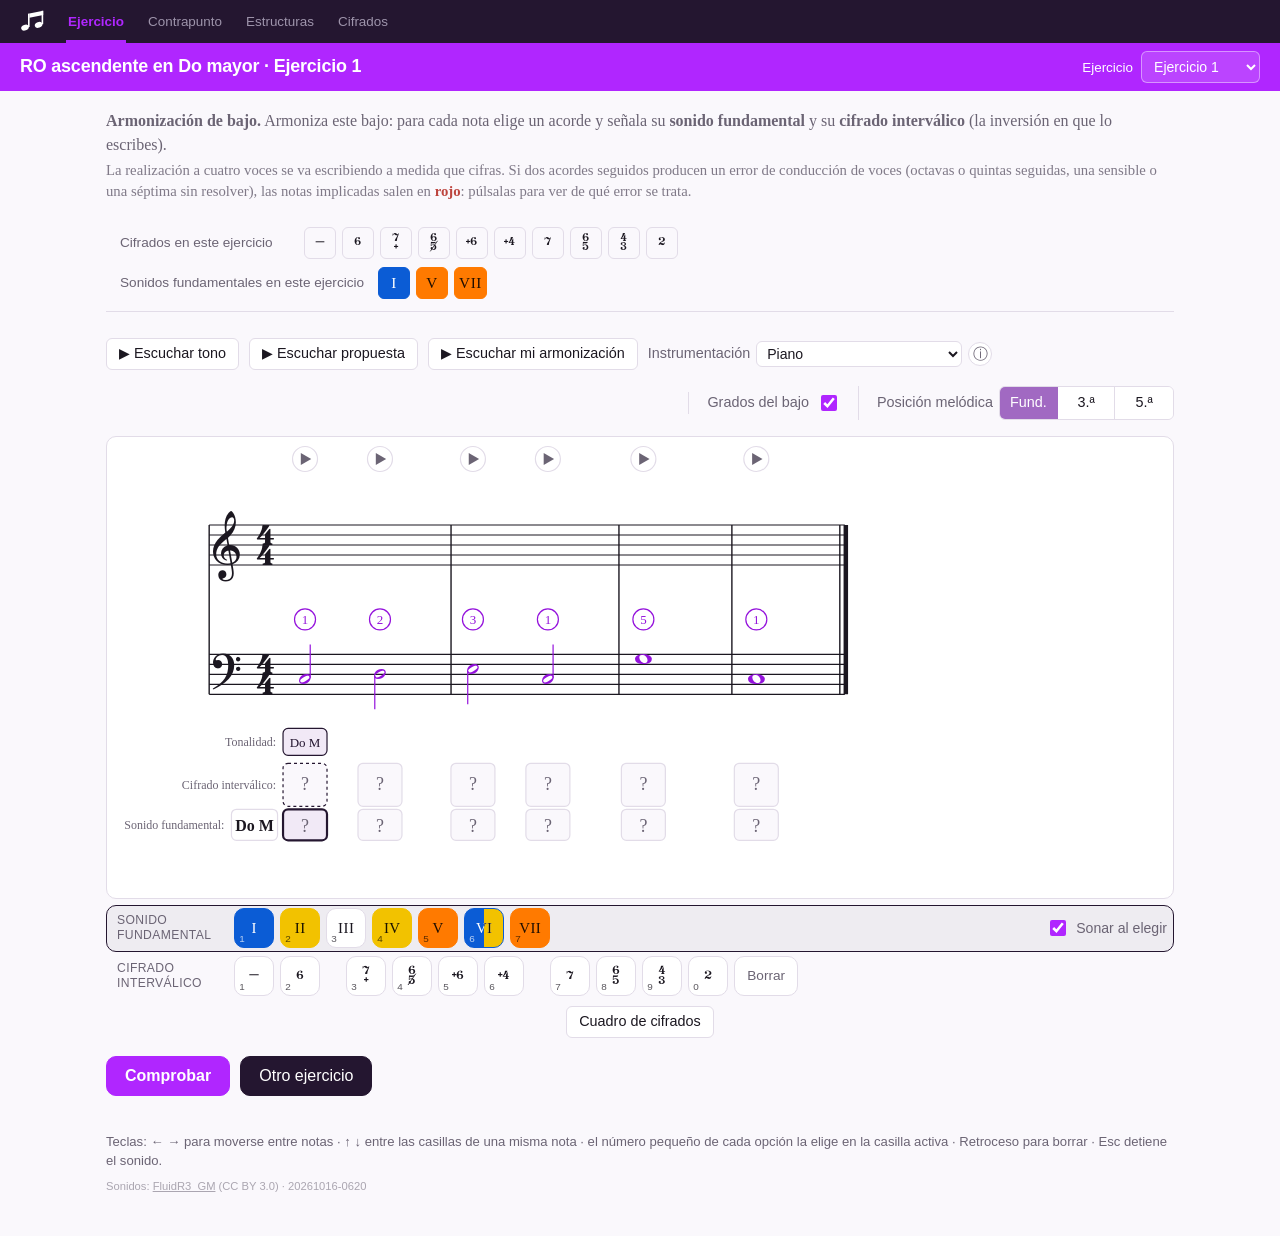
==== commit 26ad7e16: "Contrapunto - Mejora UI fichas retardos" ====
--- a/index.html
+++ b/index.html
@@ -7,8 +7,8 @@
   <meta name="description" content="Práctica de armonía con cifrado barroco: analiza, armoniza y reconoce de oído.">
   <meta property="og:title" content="Práctica armónica">
   <meta property="og:description" content="Práctica de armonía con cifrado barroco: analiza, armoniza y reconoce de oído.">
-  <link rel="stylesheet" href="css/bravura.css?v=20261015-2031">
-  <link rel="stylesheet" href="css/estilo.css?v=20261015-2031">
+  <link rel="stylesheet" href="css/bravura.css?v=20261016-0620">
+  <link rel="stylesheet" href="css/estilo.css?v=20261016-0620">
 </head>
 <body>
   <nav class="barra-app" aria-label="Secciones">
@@ -186,22 +186,22 @@
        vistazo qué versión está publicada. -->
   <footer class="pie">
     <p class="teclas">Teclas: ← → para moverse entre notas · ↑ ↓ entre las casillas de una misma nota · el número pequeño de cada opción la elige en la casilla activa · Retroceso para borrar · Esc detiene el sonido.</p>
-    <p class="creditos">Sonidos: <a href="sonidos/LICENCIA-muestras.txt">FluidR3_GM</a> (CC BY 3.0) · <span id="version">20261015-2031</span></p>
+    <p class="creditos">Sonidos: <a href="sonidos/LICENCIA-muestras.txt">FluidR3_GM</a> (CC BY 3.0) · <span id="version">20261016-0620</span></p>
   </footer>
   </div>
 
-  <script src="js/teoria.js?v=20261015-2031"></script>
-  <script src="js/reglas.js?v=20261015-2031"></script>
-  <script src="js/ejercicios.js?v=20261015-2031"></script>
-  <script src="js/partitura.js?v=20261015-2031"></script>
-  <script src="js/realizacion.js?v=20261015-2031"></script>
-  <script src="js/tecnicas.js?v=20261015-2031"></script>
-  <script src="js/banco.js?v=20261015-2031"></script>
-  <script src="js/registro.js?v=20261015-2031"></script>
-  <script src="js/envio.js?v=20261015-2031"></script>
-  <script src="js/sonido.js?v=20261015-2031"></script>
-  <script src="js/escucha.js?v=20261015-2031"></script>
-  <script src="js/voz.js?v=20261015-2031"></script>
-  <script src="js/app.js?v=20261015-2031"></script>
+  <script src="js/teoria.js?v=20261016-0620"></script>
+  <script src="js/reglas.js?v=20261016-0620"></script>
+  <script src="js/ejercicios.js?v=20261016-0620"></script>
+  <script src="js/partitura.js?v=20261016-0620"></script>
+  <script src="js/realizacion.js?v=20261016-0620"></script>
+  <script src="js/tecnicas.js?v=20261016-0620"></script>
+  <script src="js/banco.js?v=20261016-0620"></script>
+  <script src="js/registro.js?v=20261016-0620"></script>
+  <script src="js/envio.js?v=20261016-0620"></script>
+  <script src="js/sonido.js?v=20261016-0620"></script>
+  <script src="js/escucha.js?v=20261016-0620"></script>
+  <script src="js/voz.js?v=20261016-0620"></script>
+  <script src="js/app.js?v=20261016-0620"></script>
 </body>
 </html>
--- a/css/estilo.css
+++ b/css/estilo.css
@@ -2011,6 +2011,8 @@
 svg.reja .nota-reja.mal text { fill: var(--mal); }
 svg.reja .nota-reja.mal .plica, svg.reja .nota-reja.mal .linea { stroke: var(--mal); }
 svg.reja .reja-intervalo { font-size: 15px; font-weight: 600; fill: var(--tinta-suave); }
+/* Los rótulos de la solución: «nota retardada» y «nota real» sobre sus notas (Diego, 16/10). */
+svg.reja .reja-etiqueta { font-size: 13px; fill: var(--tinta-suave); }
 /* LA CASILLA EN LA QUE ESTÁ EL ALUMNO: un fondo por DEBAJO de la música. La nota que él
    escribe sigue siendo tinta negra, como en el papel, y nada la tapa. */
 svg.reja .casilla-fondo { fill: var(--acento-suave); }
@@ -2050,7 +2052,11 @@
 .mandos-nota button:disabled { opacity: .45; cursor: default; }
 .mandos-nota button.activo { background: var(--acento); color: #fff; border-color: var(--acento); }
 #pista-barra { font-size: .88rem; margin: 2px 0 0; }
-.mensajes-cp { margin: 14px 0 0; padding-left: 20px; }
+/* Quién es quién: un renglón de orientación, no un error, así que va en tinta normal y
+   encima de la lista de reglas incumplidas (Diego, 16/10/2026). */
+.papeles-cp { margin: 14px 0 0; }
+.papeles-cp b { font-weight: 600; }
+.mensajes-cp { margin: 8px 0 0; padding-left: 20px; }
 .mensajes-cp li { margin-bottom: 5px; }
 .mensajes-cp.bien { list-style: none; padding-left: 0; color: var(--bien); font-weight: 600; }
 .mensajes-cp.bien li::before { content: '✓ '; }
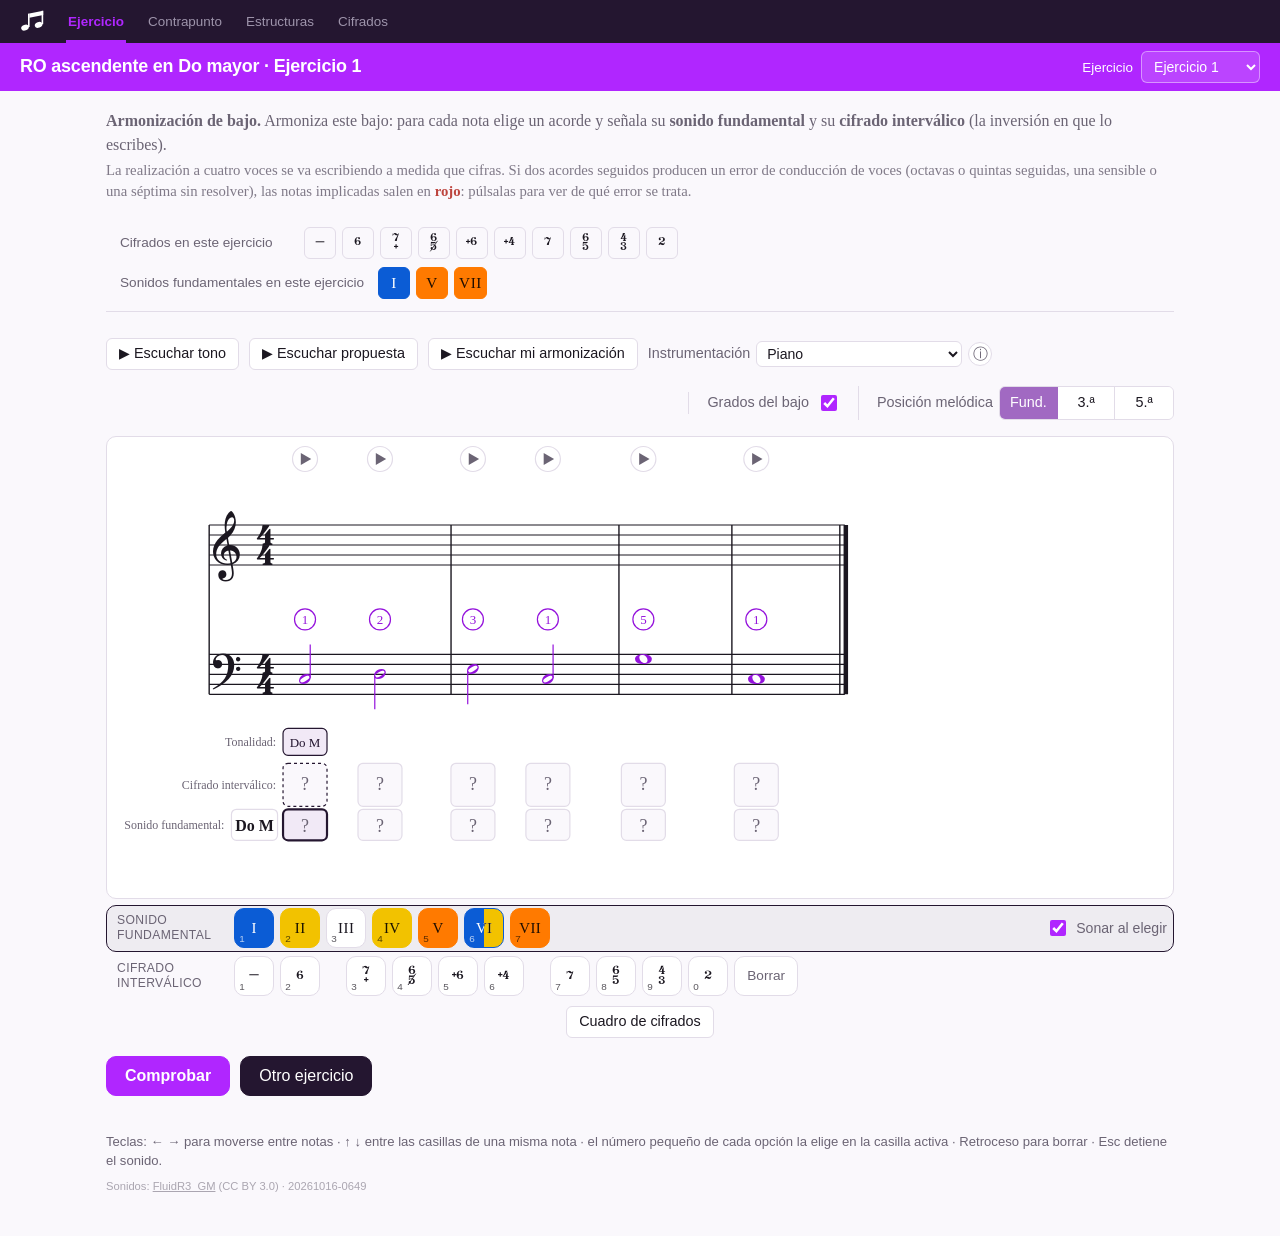
==== commit ae12b26c: "Contrapunto - Explicación de la realización" ====
--- a/index.html
+++ b/index.html
@@ -7,8 +7,8 @@
   <meta name="description" content="Práctica de armonía con cifrado barroco: analiza, armoniza y reconoce de oído.">
   <meta property="og:title" content="Práctica armónica">
   <meta property="og:description" content="Práctica de armonía con cifrado barroco: analiza, armoniza y reconoce de oído.">
-  <link rel="stylesheet" href="css/bravura.css?v=20261016-0620">
-  <link rel="stylesheet" href="css/estilo.css?v=20261016-0620">
+  <link rel="stylesheet" href="css/bravura.css?v=20261016-0649">
+  <link rel="stylesheet" href="css/estilo.css?v=20261016-0649">
 </head>
 <body>
   <nav class="barra-app" aria-label="Secciones">
@@ -186,22 +186,22 @@
        vistazo qué versión está publicada. -->
   <footer class="pie">
     <p class="teclas">Teclas: ← → para moverse entre notas · ↑ ↓ entre las casillas de una misma nota · el número pequeño de cada opción la elige en la casilla activa · Retroceso para borrar · Esc detiene el sonido.</p>
-    <p class="creditos">Sonidos: <a href="sonidos/LICENCIA-muestras.txt">FluidR3_GM</a> (CC BY 3.0) · <span id="version">20261016-0620</span></p>
+    <p class="creditos">Sonidos: <a href="sonidos/LICENCIA-muestras.txt">FluidR3_GM</a> (CC BY 3.0) · <span id="version">20261016-0649</span></p>
   </footer>
   </div>
 
-  <script src="js/teoria.js?v=20261016-0620"></script>
-  <script src="js/reglas.js?v=20261016-0620"></script>
-  <script src="js/ejercicios.js?v=20261016-0620"></script>
-  <script src="js/partitura.js?v=20261016-0620"></script>
-  <script src="js/realizacion.js?v=20261016-0620"></script>
-  <script src="js/tecnicas.js?v=20261016-0620"></script>
-  <script src="js/banco.js?v=20261016-0620"></script>
-  <script src="js/registro.js?v=20261016-0620"></script>
-  <script src="js/envio.js?v=20261016-0620"></script>
-  <script src="js/sonido.js?v=20261016-0620"></script>
-  <script src="js/escucha.js?v=20261016-0620"></script>
-  <script src="js/voz.js?v=20261016-0620"></script>
-  <script src="js/app.js?v=20261016-0620"></script>
+  <script src="js/teoria.js?v=20261016-0649"></script>
+  <script src="js/reglas.js?v=20261016-0649"></script>
+  <script src="js/ejercicios.js?v=20261016-0649"></script>
+  <script src="js/partitura.js?v=20261016-0649"></script>
+  <script src="js/realizacion.js?v=20261016-0649"></script>
+  <script src="js/tecnicas.js?v=20261016-0649"></script>
+  <script src="js/banco.js?v=20261016-0649"></script>
+  <script src="js/registro.js?v=20261016-0649"></script>
+  <script src="js/envio.js?v=20261016-0649"></script>
+  <script src="js/sonido.js?v=20261016-0649"></script>
+  <script src="js/escucha.js?v=20261016-0649"></script>
+  <script src="js/voz.js?v=20261016-0649"></script>
+  <script src="js/app.js?v=20261016-0649"></script>
 </body>
 </html>
--- a/css/estilo.css
+++ b/css/estilo.css
@@ -2013,6 +2013,10 @@
 svg.reja .reja-intervalo { font-size: 15px; font-weight: 600; fill: var(--tinta-suave); }
 /* Los rótulos de la solución: «nota retardada» y «nota real» sobre sus notas (Diego, 16/10). */
 svg.reja .reja-etiqueta { font-size: 13px; fill: var(--tinta-suave); }
+/* La flecha del movimiento del retardo: fina y en tinta suave, para que se lea como una
+   anotación sobre la música y no se confunda con una ligadura (Diego, 16/10). */
+svg.reja .reja-flecha .flecha-linea { fill: none; stroke: var(--tinta-suave); stroke-width: 1.3; }
+svg.reja .reja-flecha .flecha-punta { fill: var(--tinta-suave); stroke: none; }
 /* LA CASILLA EN LA QUE ESTÁ EL ALUMNO: un fondo por DEBAJO de la música. La nota que él
    escribe sigue siendo tinta negra, como en el papel, y nada la tapa. */
 svg.reja .casilla-fondo { fill: var(--acento-suave); }
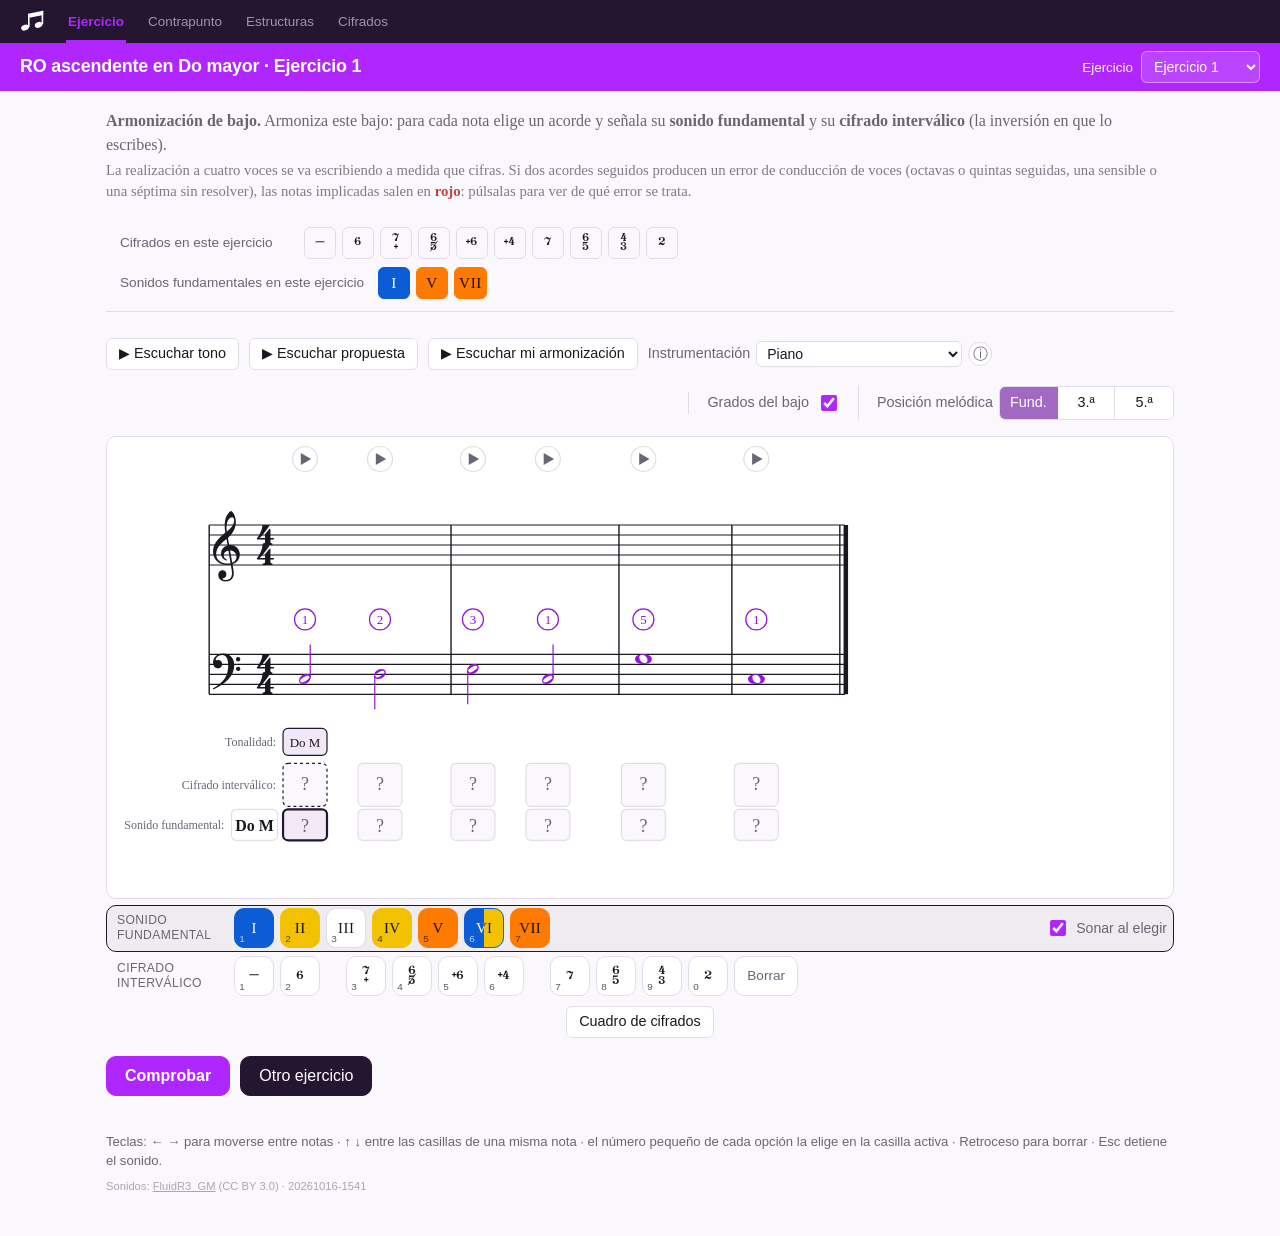
==== commit 5e9176ea: "Anotaciones en clase" ====
--- a/index.html
+++ b/index.html
@@ -7,8 +7,8 @@
   <meta name="description" content="Práctica de armonía con cifrado barroco: analiza, armoniza y reconoce de oído.">
   <meta property="og:title" content="Práctica armónica">
   <meta property="og:description" content="Práctica de armonía con cifrado barroco: analiza, armoniza y reconoce de oído.">
-  <link rel="stylesheet" href="css/bravura.css?v=20261016-0649">
-  <link rel="stylesheet" href="css/estilo.css?v=20261016-0649">
+  <link rel="stylesheet" href="css/bravura.css?v=20261016-1541">
+  <link rel="stylesheet" href="css/estilo.css?v=20261016-1541">
 </head>
 <body>
   <nav class="barra-app" aria-label="Secciones">
@@ -186,22 +186,22 @@
        vistazo qué versión está publicada. -->
   <footer class="pie">
     <p class="teclas">Teclas: ← → para moverse entre notas · ↑ ↓ entre las casillas de una misma nota · el número pequeño de cada opción la elige en la casilla activa · Retroceso para borrar · Esc detiene el sonido.</p>
-    <p class="creditos">Sonidos: <a href="sonidos/LICENCIA-muestras.txt">FluidR3_GM</a> (CC BY 3.0) · <span id="version">20261016-0649</span></p>
+    <p class="creditos">Sonidos: <a href="sonidos/LICENCIA-muestras.txt">FluidR3_GM</a> (CC BY 3.0) · <span id="version">20261016-1541</span></p>
   </footer>
   </div>
 
-  <script src="js/teoria.js?v=20261016-0649"></script>
-  <script src="js/reglas.js?v=20261016-0649"></script>
-  <script src="js/ejercicios.js?v=20261016-0649"></script>
-  <script src="js/partitura.js?v=20261016-0649"></script>
-  <script src="js/realizacion.js?v=20261016-0649"></script>
-  <script src="js/tecnicas.js?v=20261016-0649"></script>
-  <script src="js/banco.js?v=20261016-0649"></script>
-  <script src="js/registro.js?v=20261016-0649"></script>
-  <script src="js/envio.js?v=20261016-0649"></script>
-  <script src="js/sonido.js?v=20261016-0649"></script>
-  <script src="js/escucha.js?v=20261016-0649"></script>
-  <script src="js/voz.js?v=20261016-0649"></script>
-  <script src="js/app.js?v=20261016-0649"></script>
+  <script src="js/teoria.js?v=20261016-1541"></script>
+  <script src="js/reglas.js?v=20261016-1541"></script>
+  <script src="js/ejercicios.js?v=20261016-1541"></script>
+  <script src="js/partitura.js?v=20261016-1541"></script>
+  <script src="js/realizacion.js?v=20261016-1541"></script>
+  <script src="js/tecnicas.js?v=20261016-1541"></script>
+  <script src="js/banco.js?v=20261016-1541"></script>
+  <script src="js/registro.js?v=20261016-1541"></script>
+  <script src="js/envio.js?v=20261016-1541"></script>
+  <script src="js/sonido.js?v=20261016-1541"></script>
+  <script src="js/escucha.js?v=20261016-1541"></script>
+  <script src="js/voz.js?v=20261016-1541"></script>
+  <script src="js/app.js?v=20261016-1541"></script>
 </body>
 </html>
--- a/css/estilo.css
+++ b/css/estilo.css
@@ -2013,10 +2013,13 @@
 svg.reja .reja-intervalo { font-size: 15px; font-weight: 600; fill: var(--tinta-suave); }
 /* Los rótulos de la solución: «nota retardada» y «nota real» sobre sus notas (Diego, 16/10). */
 svg.reja .reja-etiqueta { font-size: 13px; fill: var(--tinta-suave); }
-/* La flecha del movimiento del retardo: fina y en tinta suave, para que se lea como una
-   anotación sobre la música y no se confunda con una ligadura (Diego, 16/10). */
-svg.reja .reja-flecha .flecha-linea { fill: none; stroke: var(--tinta-suave); stroke-width: 1.3; }
-svg.reja .reja-flecha .flecha-punta { fill: var(--tinta-suave); stroke: none; }
+svg.reja .reja-apunte { font-size: 11px; font-style: italic; }
+/* La flecha del movimiento del retardo: en el morado de la marca y con la punta llena,
+   para que se vea de un golpe y no se confunda con una ligadura (Diego, 16/10). */
+svg.reja .reja-flecha .flecha-linea {
+  fill: none; stroke: var(--marca); stroke-width: 1.6; stroke-linecap: round;
+}
+svg.reja .reja-flecha .flecha-punta { fill: var(--marca); stroke: none; }
 /* LA CASILLA EN LA QUE ESTÁ EL ALUMNO: un fondo por DEBAJO de la música. La nota que él
    escribe sigue siendo tinta negra, como en el papel, y nada la tapa. */
 svg.reja .casilla-fondo { fill: var(--acento-suave); }
@@ -2064,5 +2067,10 @@
 .mensajes-cp li { margin-bottom: 5px; }
 .mensajes-cp.bien { list-style: none; padding-left: 0; color: var(--bien); font-weight: 600; }
 .mensajes-cp.bien li::before { content: '✓ '; }
+/* Los dos porqués del acierto van colgando de la misma línea verde, con su viñeta y sin
+   negrita: lo que se mira es el nombre de las notas (Diego, 16/10). */
+.mensajes-cp.bien .porques { list-style: disc; padding-left: 22px; margin: 3px 0 0; font-weight: normal; }
+.mensajes-cp.bien .porques li::before { content: ''; }
+.mensajes-cp .intentos { font-weight: normal; color: var(--tinta-suave); }
 svg.reja .hueco.activa { stroke: var(--acento); stroke-width: 3.4; }
 svg.reja .hueco.mal { stroke: var(--mal); stroke-width: 3.4; }
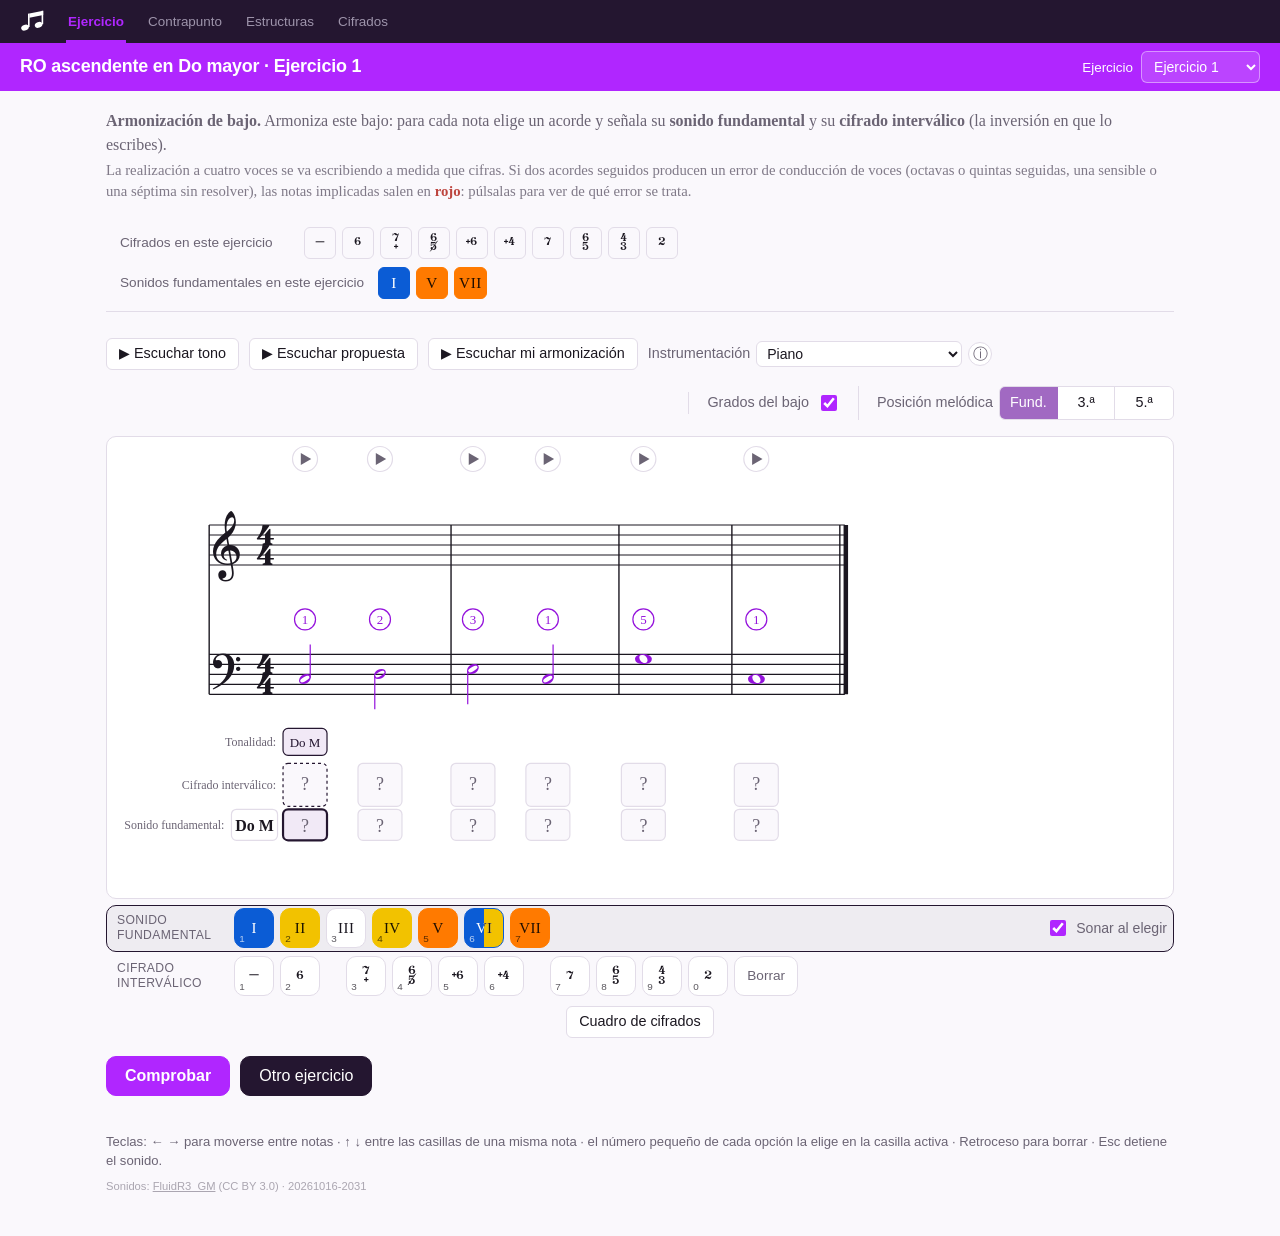
==== commit 3cce321b: "Contrapunto, ejercicios iniciales retardos" ====
--- a/index.html
+++ b/index.html
@@ -7,8 +7,8 @@
   <meta name="description" content="Práctica de armonía con cifrado barroco: analiza, armoniza y reconoce de oído.">
   <meta property="og:title" content="Práctica armónica">
   <meta property="og:description" content="Práctica de armonía con cifrado barroco: analiza, armoniza y reconoce de oído.">
-  <link rel="stylesheet" href="css/bravura.css?v=20261016-1541">
-  <link rel="stylesheet" href="css/estilo.css?v=20261016-1541">
+  <link rel="stylesheet" href="css/bravura.css?v=20261016-2031">
+  <link rel="stylesheet" href="css/estilo.css?v=20261016-2031">
 </head>
 <body>
   <nav class="barra-app" aria-label="Secciones">
@@ -186,22 +186,22 @@
        vistazo qué versión está publicada. -->
   <footer class="pie">
     <p class="teclas">Teclas: ← → para moverse entre notas · ↑ ↓ entre las casillas de una misma nota · el número pequeño de cada opción la elige en la casilla activa · Retroceso para borrar · Esc detiene el sonido.</p>
-    <p class="creditos">Sonidos: <a href="sonidos/LICENCIA-muestras.txt">FluidR3_GM</a> (CC BY 3.0) · <span id="version">20261016-1541</span></p>
+    <p class="creditos">Sonidos: <a href="sonidos/LICENCIA-muestras.txt">FluidR3_GM</a> (CC BY 3.0) · <span id="version">20261016-2031</span></p>
   </footer>
   </div>
 
-  <script src="js/teoria.js?v=20261016-1541"></script>
-  <script src="js/reglas.js?v=20261016-1541"></script>
-  <script src="js/ejercicios.js?v=20261016-1541"></script>
-  <script src="js/partitura.js?v=20261016-1541"></script>
-  <script src="js/realizacion.js?v=20261016-1541"></script>
-  <script src="js/tecnicas.js?v=20261016-1541"></script>
-  <script src="js/banco.js?v=20261016-1541"></script>
-  <script src="js/registro.js?v=20261016-1541"></script>
-  <script src="js/envio.js?v=20261016-1541"></script>
-  <script src="js/sonido.js?v=20261016-1541"></script>
-  <script src="js/escucha.js?v=20261016-1541"></script>
-  <script src="js/voz.js?v=20261016-1541"></script>
-  <script src="js/app.js?v=20261016-1541"></script>
+  <script src="js/teoria.js?v=20261016-2031"></script>
+  <script src="js/reglas.js?v=20261016-2031"></script>
+  <script src="js/ejercicios.js?v=20261016-2031"></script>
+  <script src="js/partitura.js?v=20261016-2031"></script>
+  <script src="js/realizacion.js?v=20261016-2031"></script>
+  <script src="js/tecnicas.js?v=20261016-2031"></script>
+  <script src="js/banco.js?v=20261016-2031"></script>
+  <script src="js/registro.js?v=20261016-2031"></script>
+  <script src="js/envio.js?v=20261016-2031"></script>
+  <script src="js/sonido.js?v=20261016-2031"></script>
+  <script src="js/escucha.js?v=20261016-2031"></script>
+  <script src="js/voz.js?v=20261016-2031"></script>
+  <script src="js/app.js?v=20261016-2031"></script>
 </body>
 </html>
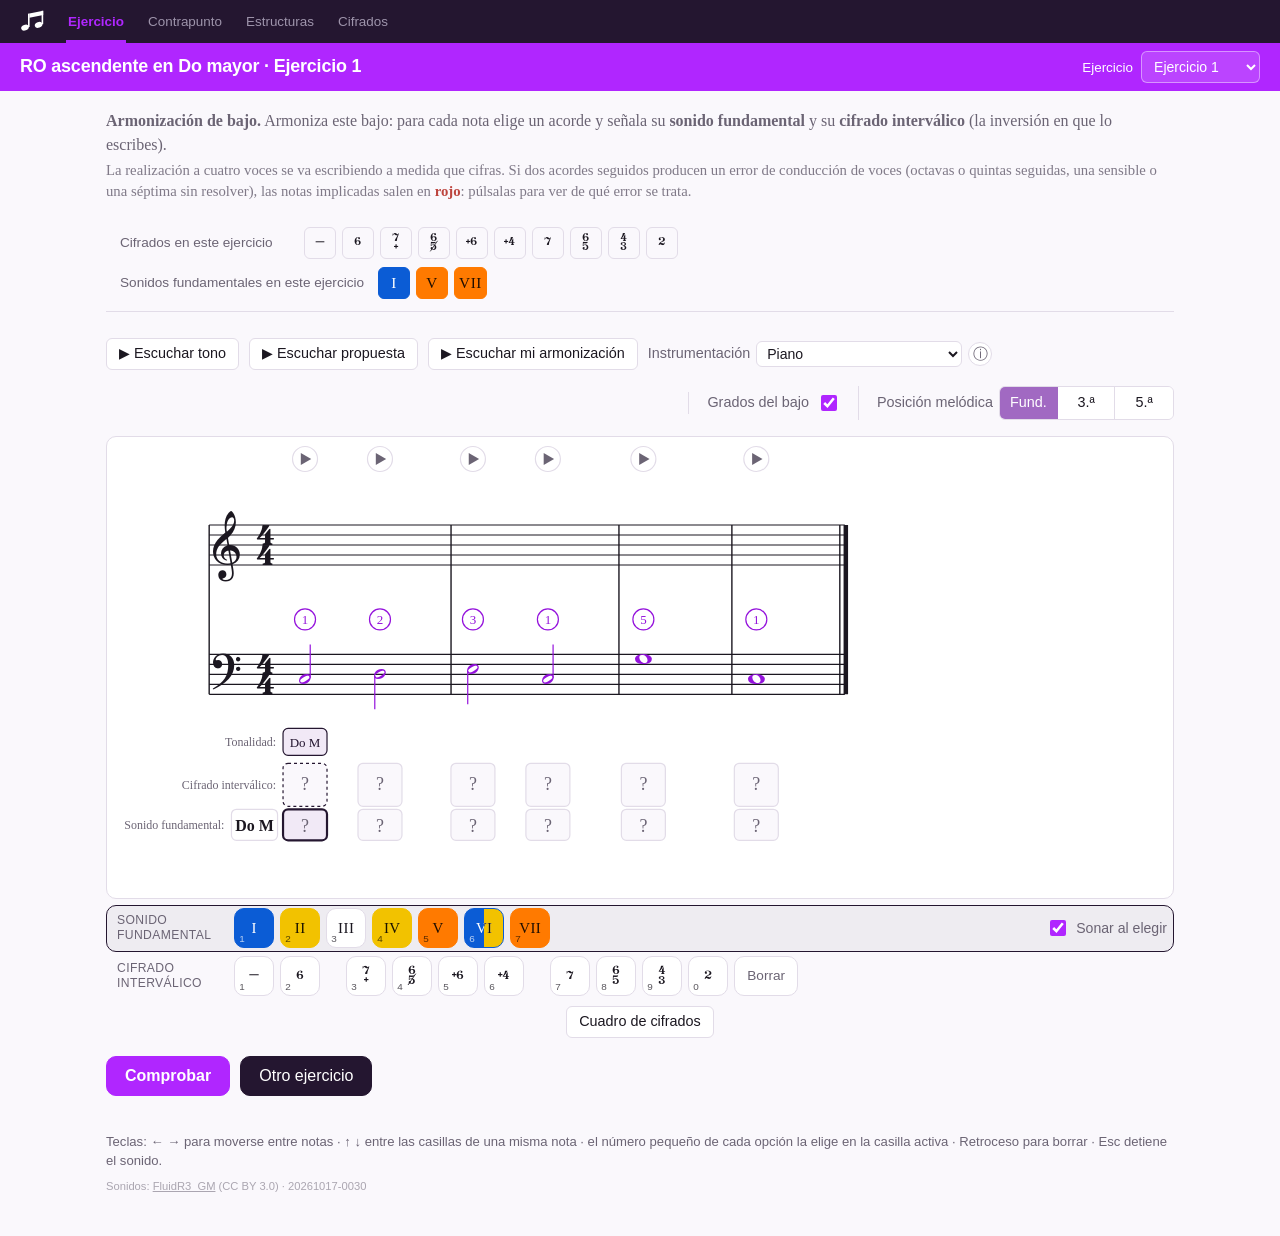
==== commit 2397e53c: "Actualización" ====
--- a/index.html
+++ b/index.html
@@ -7,8 +7,8 @@
   <meta name="description" content="Práctica de armonía con cifrado barroco: analiza, armoniza y reconoce de oído.">
   <meta property="og:title" content="Práctica armónica">
   <meta property="og:description" content="Práctica de armonía con cifrado barroco: analiza, armoniza y reconoce de oído.">
-  <link rel="stylesheet" href="css/bravura.css?v=20261016-2031">
-  <link rel="stylesheet" href="css/estilo.css?v=20261016-2031">
+  <link rel="stylesheet" href="css/bravura.css?v=20261017-0030">
+  <link rel="stylesheet" href="css/estilo.css?v=20261017-0030">
 </head>
 <body>
   <nav class="barra-app" aria-label="Secciones">
@@ -186,22 +186,22 @@
        vistazo qué versión está publicada. -->
   <footer class="pie">
     <p class="teclas">Teclas: ← → para moverse entre notas · ↑ ↓ entre las casillas de una misma nota · el número pequeño de cada opción la elige en la casilla activa · Retroceso para borrar · Esc detiene el sonido.</p>
-    <p class="creditos">Sonidos: <a href="sonidos/LICENCIA-muestras.txt">FluidR3_GM</a> (CC BY 3.0) · <span id="version">20261016-2031</span></p>
+    <p class="creditos">Sonidos: <a href="sonidos/LICENCIA-muestras.txt">FluidR3_GM</a> (CC BY 3.0) · <span id="version">20261017-0030</span></p>
   </footer>
   </div>
 
-  <script src="js/teoria.js?v=20261016-2031"></script>
-  <script src="js/reglas.js?v=20261016-2031"></script>
-  <script src="js/ejercicios.js?v=20261016-2031"></script>
-  <script src="js/partitura.js?v=20261016-2031"></script>
-  <script src="js/realizacion.js?v=20261016-2031"></script>
-  <script src="js/tecnicas.js?v=20261016-2031"></script>
-  <script src="js/banco.js?v=20261016-2031"></script>
-  <script src="js/registro.js?v=20261016-2031"></script>
-  <script src="js/envio.js?v=20261016-2031"></script>
-  <script src="js/sonido.js?v=20261016-2031"></script>
-  <script src="js/escucha.js?v=20261016-2031"></script>
-  <script src="js/voz.js?v=20261016-2031"></script>
-  <script src="js/app.js?v=20261016-2031"></script>
+  <script src="js/teoria.js?v=20261017-0030"></script>
+  <script src="js/reglas.js?v=20261017-0030"></script>
+  <script src="js/ejercicios.js?v=20261017-0030"></script>
+  <script src="js/partitura.js?v=20261017-0030"></script>
+  <script src="js/realizacion.js?v=20261017-0030"></script>
+  <script src="js/tecnicas.js?v=20261017-0030"></script>
+  <script src="js/banco.js?v=20261017-0030"></script>
+  <script src="js/registro.js?v=20261017-0030"></script>
+  <script src="js/envio.js?v=20261017-0030"></script>
+  <script src="js/sonido.js?v=20261017-0030"></script>
+  <script src="js/escucha.js?v=20261017-0030"></script>
+  <script src="js/voz.js?v=20261017-0030"></script>
+  <script src="js/app.js?v=20261017-0030"></script>
 </body>
 </html>
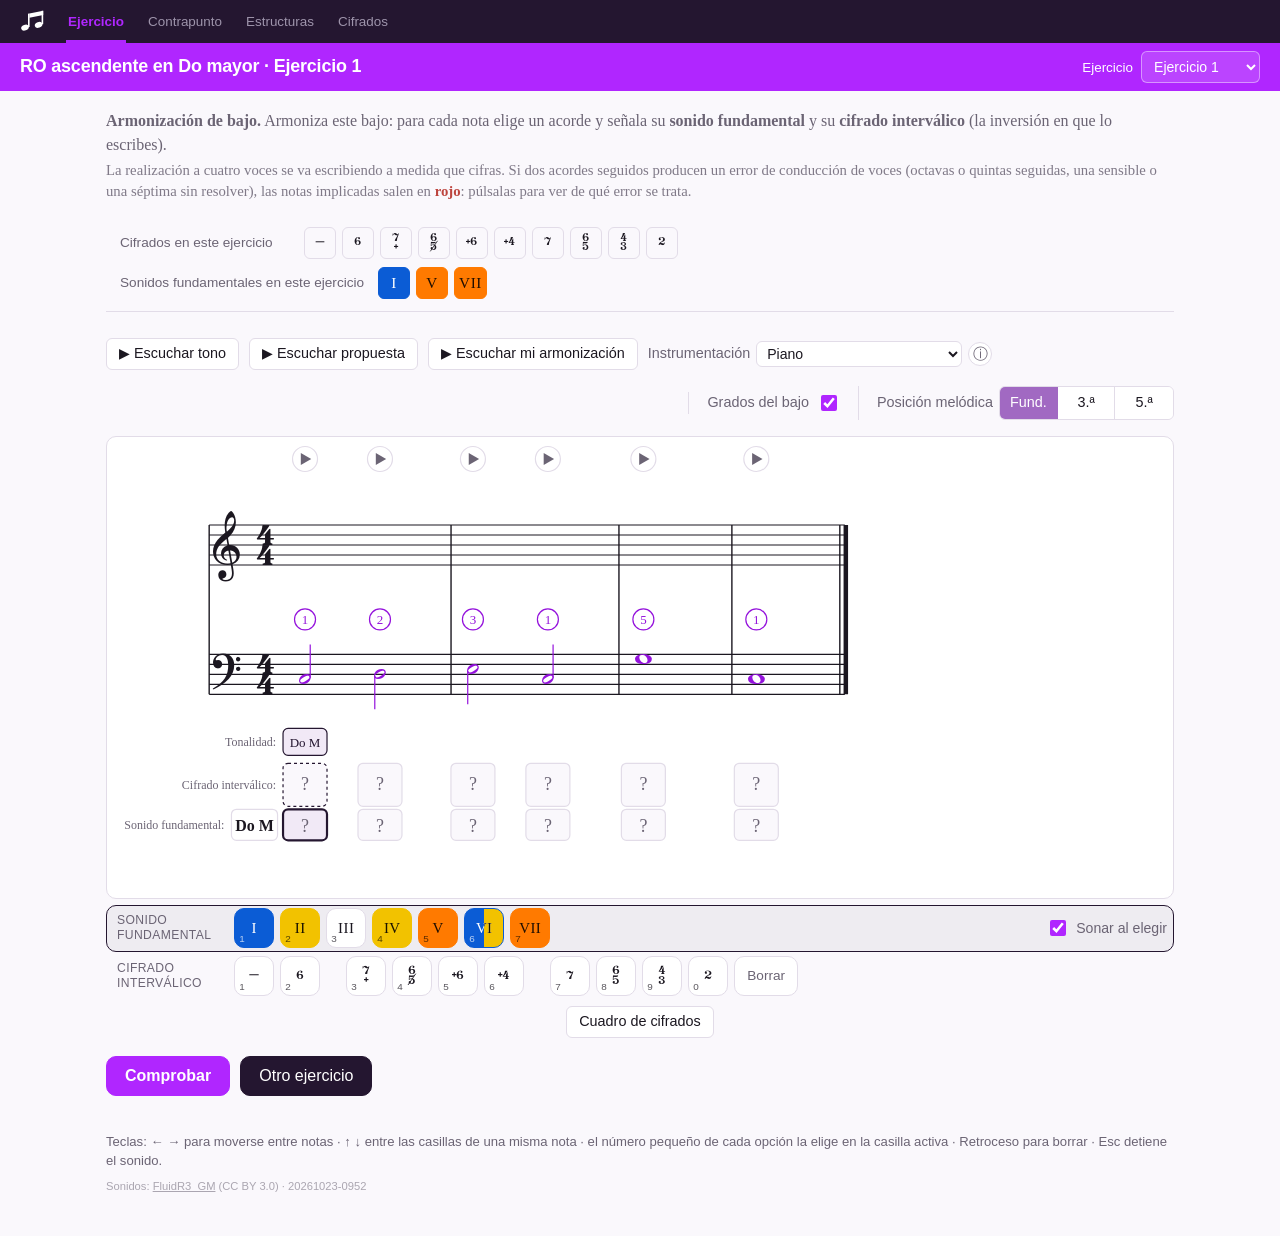
==== commit 99d0f9a5: "Posiciones melódicas azar análisis y audición" ====
--- a/index.html
+++ b/index.html
@@ -7,8 +7,8 @@
   <meta name="description" content="Práctica de armonía con cifrado barroco: analiza, armoniza y reconoce de oído.">
   <meta property="og:title" content="Práctica armónica">
   <meta property="og:description" content="Práctica de armonía con cifrado barroco: analiza, armoniza y reconoce de oído.">
-  <link rel="stylesheet" href="css/bravura.css?v=20261017-0030">
-  <link rel="stylesheet" href="css/estilo.css?v=20261017-0030">
+  <link rel="stylesheet" href="css/bravura.css?v=20261023-0952">
+  <link rel="stylesheet" href="css/estilo.css?v=20261023-0952">
 </head>
 <body>
   <nav class="barra-app" aria-label="Secciones">
@@ -186,22 +186,22 @@
        vistazo qué versión está publicada. -->
   <footer class="pie">
     <p class="teclas">Teclas: ← → para moverse entre notas · ↑ ↓ entre las casillas de una misma nota · el número pequeño de cada opción la elige en la casilla activa · Retroceso para borrar · Esc detiene el sonido.</p>
-    <p class="creditos">Sonidos: <a href="sonidos/LICENCIA-muestras.txt">FluidR3_GM</a> (CC BY 3.0) · <span id="version">20261017-0030</span></p>
+    <p class="creditos">Sonidos: <a href="sonidos/LICENCIA-muestras.txt">FluidR3_GM</a> (CC BY 3.0) · <span id="version">20261023-0952</span></p>
   </footer>
   </div>
 
-  <script src="js/teoria.js?v=20261017-0030"></script>
-  <script src="js/reglas.js?v=20261017-0030"></script>
-  <script src="js/ejercicios.js?v=20261017-0030"></script>
-  <script src="js/partitura.js?v=20261017-0030"></script>
-  <script src="js/realizacion.js?v=20261017-0030"></script>
-  <script src="js/tecnicas.js?v=20261017-0030"></script>
-  <script src="js/banco.js?v=20261017-0030"></script>
-  <script src="js/registro.js?v=20261017-0030"></script>
-  <script src="js/envio.js?v=20261017-0030"></script>
-  <script src="js/sonido.js?v=20261017-0030"></script>
-  <script src="js/escucha.js?v=20261017-0030"></script>
-  <script src="js/voz.js?v=20261017-0030"></script>
-  <script src="js/app.js?v=20261017-0030"></script>
+  <script src="js/teoria.js?v=20261023-0952"></script>
+  <script src="js/reglas.js?v=20261023-0952"></script>
+  <script src="js/ejercicios.js?v=20261023-0952"></script>
+  <script src="js/partitura.js?v=20261023-0952"></script>
+  <script src="js/realizacion.js?v=20261023-0952"></script>
+  <script src="js/tecnicas.js?v=20261023-0952"></script>
+  <script src="js/banco.js?v=20261023-0952"></script>
+  <script src="js/registro.js?v=20261023-0952"></script>
+  <script src="js/envio.js?v=20261023-0952"></script>
+  <script src="js/sonido.js?v=20261023-0952"></script>
+  <script src="js/escucha.js?v=20261023-0952"></script>
+  <script src="js/voz.js?v=20261023-0952"></script>
+  <script src="js/app.js?v=20261023-0952"></script>
 </body>
 </html>
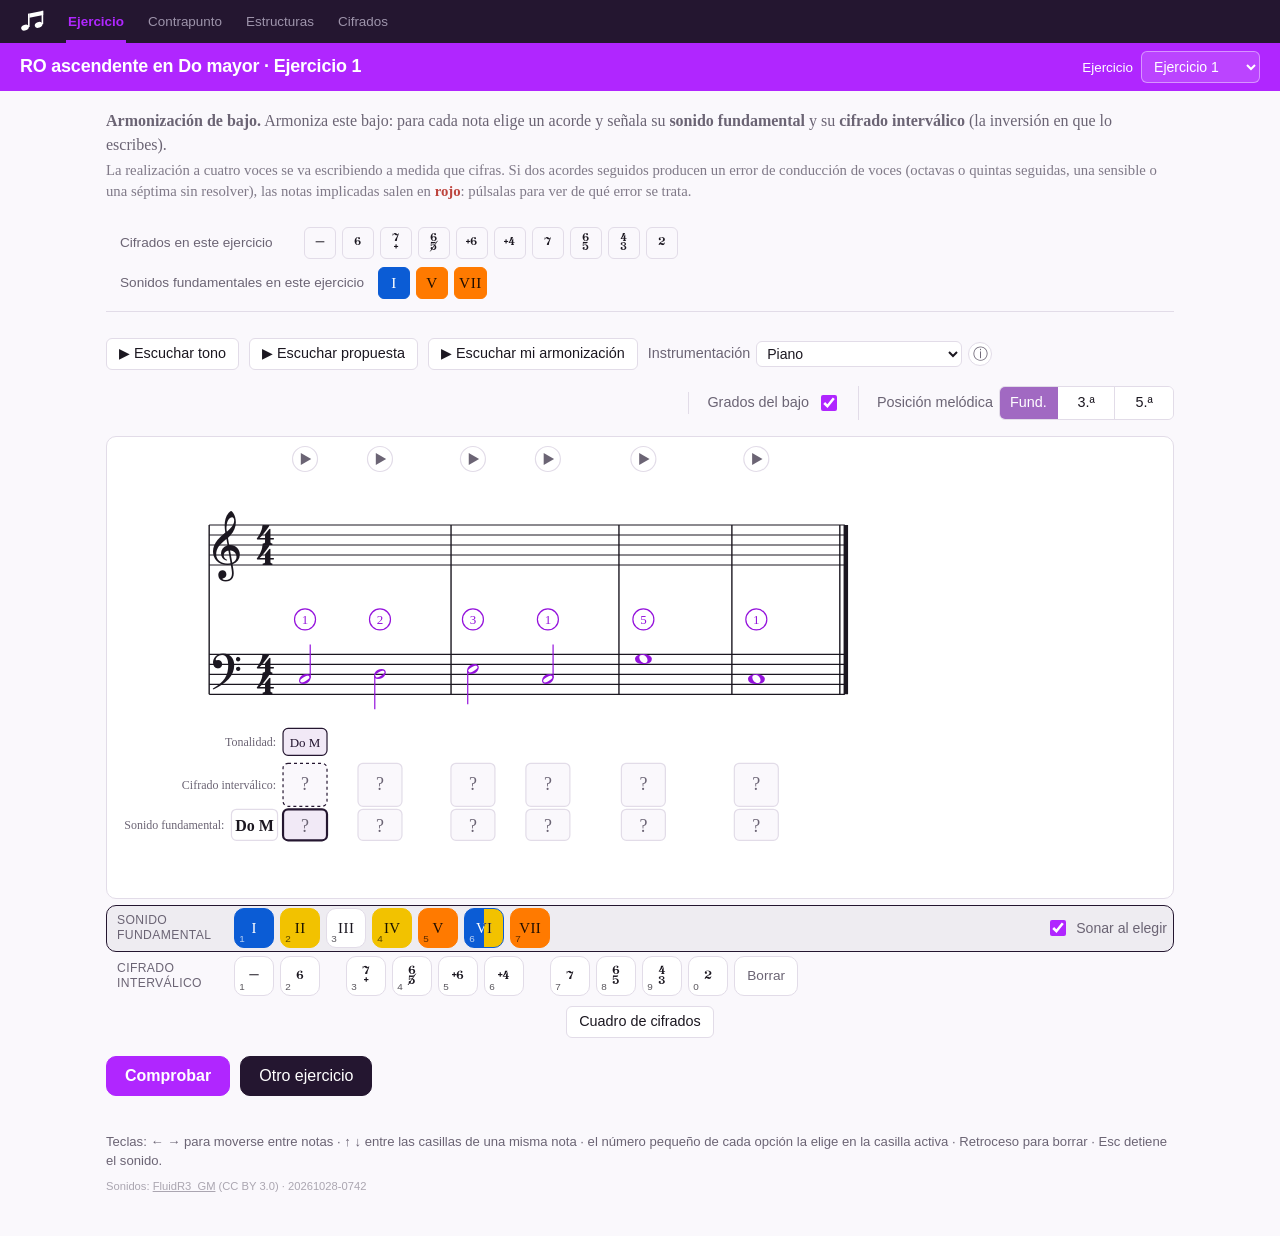
==== commit d0f88072: "Banco actualizado" ====
--- a/index.html
+++ b/index.html
@@ -7,8 +7,8 @@
   <meta name="description" content="Práctica de armonía con cifrado barroco: analiza, armoniza y reconoce de oído.">
   <meta property="og:title" content="Práctica armónica">
   <meta property="og:description" content="Práctica de armonía con cifrado barroco: analiza, armoniza y reconoce de oído.">
-  <link rel="stylesheet" href="css/bravura.css?v=20261023-0952">
-  <link rel="stylesheet" href="css/estilo.css?v=20261023-0952">
+  <link rel="stylesheet" href="css/bravura.css?v=20261028-0742">
+  <link rel="stylesheet" href="css/estilo.css?v=20261028-0742">
 </head>
 <body>
   <nav class="barra-app" aria-label="Secciones">
@@ -190,18 +190,18 @@
   </footer>
   </div>
 
-  <script src="js/teoria.js?v=20261023-0952"></script>
-  <script src="js/reglas.js?v=20261023-0952"></script>
-  <script src="js/ejercicios.js?v=20261023-0952"></script>
-  <script src="js/partitura.js?v=20261023-0952"></script>
-  <script src="js/realizacion.js?v=20261023-0952"></script>
-  <script src="js/tecnicas.js?v=20261023-0952"></script>
-  <script src="js/banco.js?v=20261023-0952"></script>
-  <script src="js/registro.js?v=20261023-0952"></script>
-  <script src="js/envio.js?v=20261023-0952"></script>
-  <script src="js/sonido.js?v=20261023-0952"></script>
-  <script src="js/escucha.js?v=20261023-0952"></script>
-  <script src="js/voz.js?v=20261023-0952"></script>
-  <script src="js/app.js?v=20261023-0952"></script>
+  <script src="js/teoria.js?v=20261028-0742"></script>
+  <script src="js/reglas.js?v=20261028-0742"></script>
+  <script src="js/ejercicios.js?v=20261028-0742"></script>
+  <script src="js/partitura.js?v=20261028-0742"></script>
+  <script src="js/realizacion.js?v=20261028-0742"></script>
+  <script src="js/tecnicas.js?v=20261028-0742"></script>
+  <script src="js/banco.js?v=20261028-0742"></script>
+  <script src="js/registro.js?v=20261028-0742"></script>
+  <script src="js/envio.js?v=20261028-0742"></script>
+  <script src="js/sonido.js?v=20261028-0742"></script>
+  <script src="js/escucha.js?v=20261028-0742"></script>
+  <script src="js/voz.js?v=20261028-0742"></script>
+  <script src="js/app.js?v=20261028-0742"></script>
 </body>
 </html>
